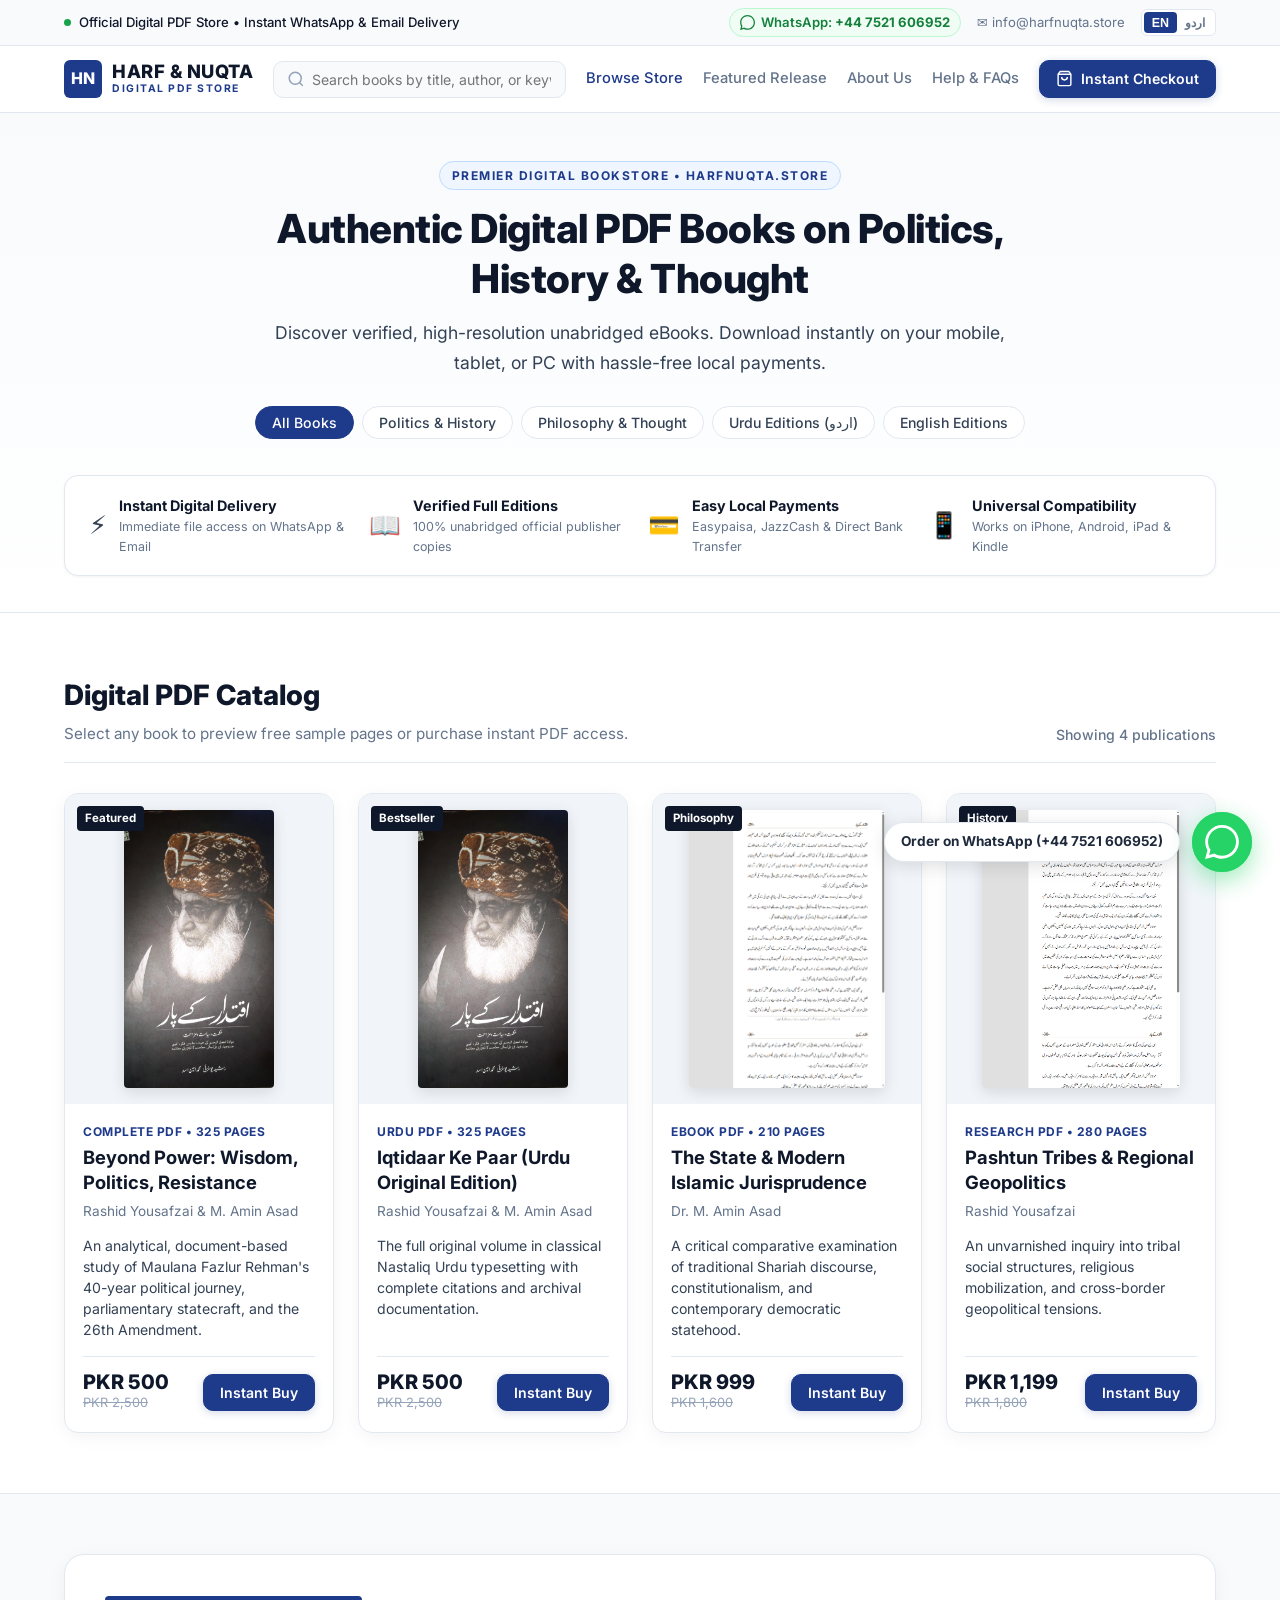
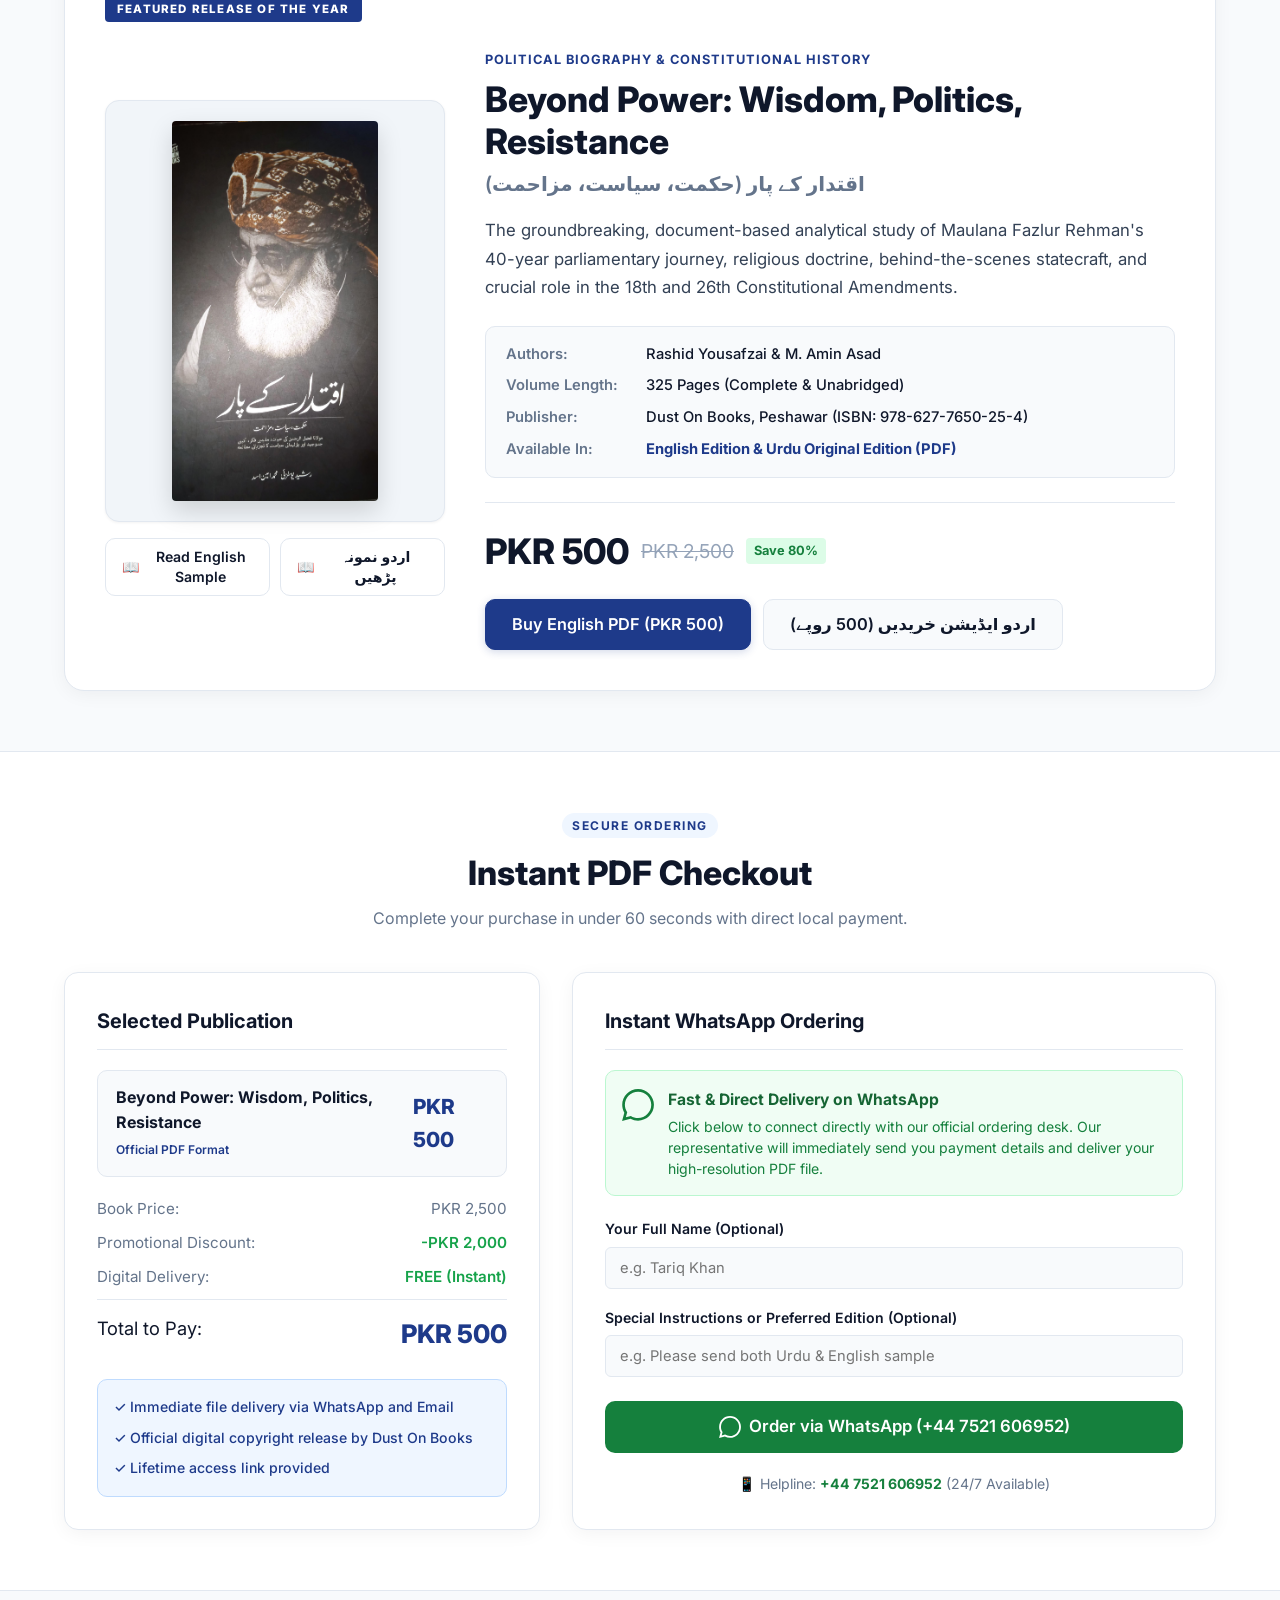
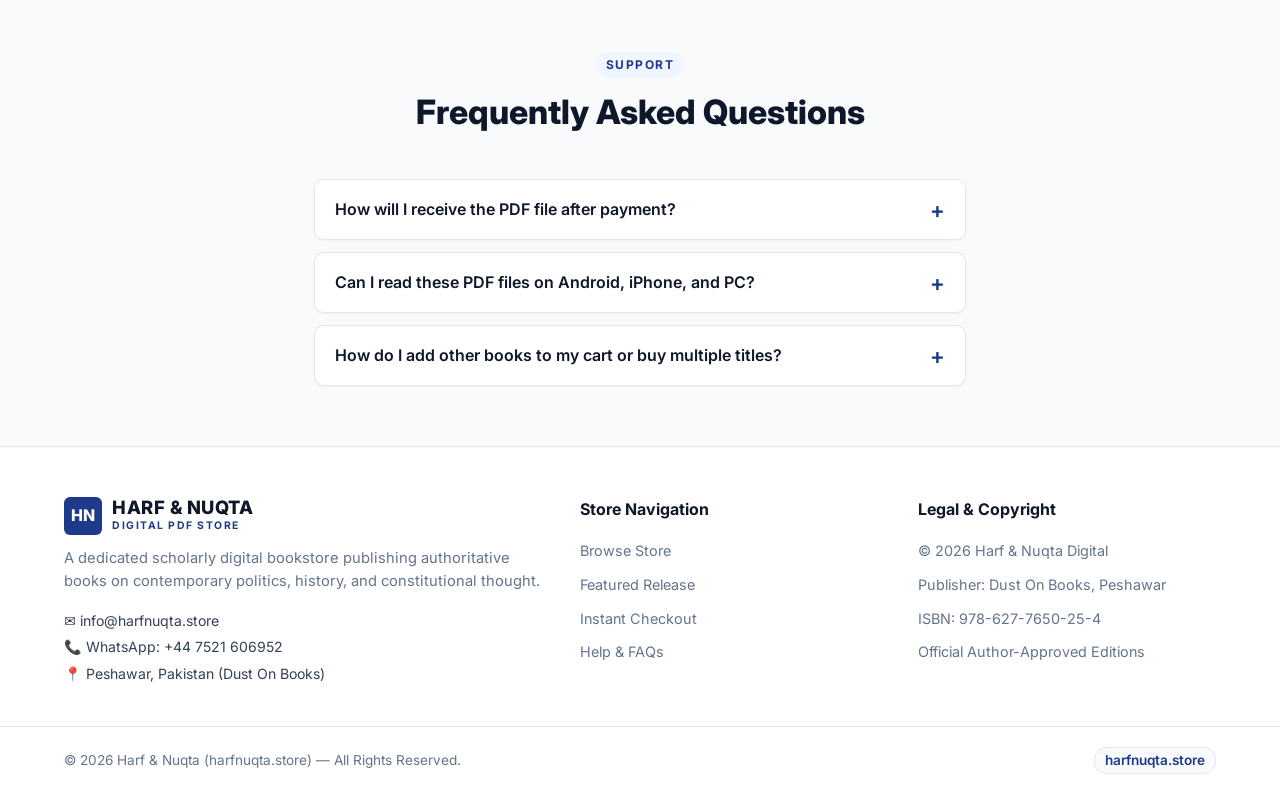
==== index.html @ 6a77faa0 "Initial commit: Complete SEO optimized Harf & Nuqta bookstore" ====
<!DOCTYPE html>
<html lang="en" dir="ltr">
<head>
  <meta charset="UTF-8">
  <meta name="viewport" content="width=device-width, initial-scale=1.0">

  <!-- Primary SEO Meta Tags -->
  <title>Harf & Nuqta | Digital PDF Bookstore - Politics, History & Philosophy</title>
  <meta name="title" content="Harf & Nuqta | Digital PDF Bookstore - Politics, History & Philosophy">
  <meta name="description" content="Harf & Nuqta (harfnuqta.store) is a premier digital bookstore for verified PDF eBooks on politics, history, and constitutional thought. Featuring 'Iqtidaar Ke Paar' (اقتدار کے پار) & 'Beyond Power' by Rashid Yousafzai & Muhammad Amin Asad. Instant WhatsApp & Email delivery.">
  <meta name="keywords" content="Harf & Nuqta, harfnuqta.store, Iqtidaar Ke Paar PDF, اقتدار کے پار پی ڈی ایف, Beyond Power book, Maulana Fazlur Rehman book, Rashid Yousafzai, Muhammad Amin Asad, Dust On Books, Pakistani political history, Urdu PDF books Pakistan, buy political ebooks online">
  <meta name="author" content="Harf & Nuqta Digital Books">
  <meta name="robots" content="index, follow, max-image-preview:large, max-snippet:-1, max-video-preview:-1">
  <link rel="canonical" href="https://harfnuqta.store/">
  <link rel="alternate" hreflang="en" href="https://harfnuqta.store/">
  <link rel="alternate" hreflang="ur" href="https://harfnuqta.store/?lang=ur">
  <link rel="alternate" hreflang="x-default" href="https://harfnuqta.store/">

  <!-- Open Graph / Facebook -->
  <meta property="og:type" content="website">
  <meta property="og:url" content="https://harfnuqta.store/">
  <meta property="og:title" content="Harf & Nuqta | Digital Bookstore - Iqtidaar Ke Paar / Beyond Power">
  <meta property="og:description" content="Official digital editions of 'Iqtidaar Ke Paar' (اقتدار کے پار) and 'Beyond Power'. Instant verified PDF download with hassle-free local payments.">
  <meta property="og:image" content="https://harfnuqta.store/front_cover_roman_urdu.png">
  <meta property="og:image:secure_url" content="https://harfnuqta.store/front_cover_roman_urdu.png">
  <meta property="og:image:type" content="image/png">
  <meta property="og:image:width" content="1900">
  <meta property="og:image:height" content="3500">
  <meta property="og:image:alt" content="Iqtidaar Ke Paar / Beyond Power Book Cover">
  <meta property="og:site_name" content="Harf & Nuqta Digital Bookstore">
  <meta property="og:locale" content="en_US">
  <meta property="og:locale:alternate" content="ur_PK">

  <!-- Twitter / X Cards -->
  <meta name="twitter:card" content="summary_large_image">
  <meta name="twitter:url" content="https://harfnuqta.store/">
  <meta name="twitter:title" content="Harf & Nuqta | Digital Bookstore - Iqtidaar Ke Paar / Beyond Power">
  <meta name="twitter:description" content="Download authentic unabridged political biographies & history eBooks. Instant WhatsApp & email access.">
  <meta name="twitter:image" content="https://harfnuqta.store/front_cover_roman_urdu.png">

  <!-- Favicon -->
  <link rel="icon" type="image/svg+xml" href="data:image/svg+xml,<svg xmlns='http://www.w3.org/2000/svg' viewBox='0 0 100 100'><text y='.9em' font-size='90'>📚</text></svg>">

  <!-- Google Fonts: Inter / Plus Jakarta Sans for clean English, Noto Nastaliq for Urdu -->
  <link rel="preconnect" href="https://fonts.googleapis.com">
  <link rel="preconnect" href="https://fonts.gstatic.com" crossorigin>
  <link href="https://fonts.googleapis.com/css2?family=Inter:wght@400;500;600;700;800&family=Noto+Nastaliq+Urdu:wght@400;600;700&display=swap" rel="stylesheet">

  <link rel="stylesheet" href="style.css">

  <!-- Schema.org JSON-LD (Search Rich Snippets, Bookstore, Books & FAQ) -->
  <script type="application/ld+json">
  {
    "@context": "https://schema.org",
    "@graph": [
      {
        "@type": "WebSite",
        "@id": "https://harfnuqta.store/#website",
        "url": "https://harfnuqta.store/",
        "name": "Harf & Nuqta",
        "description": "Digital PDF Bookstore for scholarly political, philosophical and historical books.",
        "inLanguage": ["en", "ur"],
        "potentialAction": {
          "@type": "SearchAction",
          "target": "https://harfnuqta.store/?s={search_term_string}",
          "query-input": "required name=search_term_string"
        }
      },
      {
        "@type": "BookStore",
        "@id": "https://harfnuqta.store/#bookstore",
        "name": "Harf & Nuqta Digital Books",
        "url": "https://harfnuqta.store/",
        "logo": "https://harfnuqta.store/front_cover_roman_urdu.png",
        "image": "https://harfnuqta.store/front_cover_roman_urdu.png",
        "description": "Premier digital bookstore publishing authoritative books on contemporary politics, history, and constitutional thought.",
        "email": "info@harfnuqta.store",
        "telephone": "+447521606952",
        "address": {
          "@type": "PostalAddress",
          "streetAddress": "Forest Bazar, University of Agriculture",
          "addressLocality": "Peshawar",
          "addressRegion": "Khyber Pakhtunkhwa",
          "addressCountry": "PK"
        },
        "priceRange": "PKR 500 - PKR 2500",
        "currenciesAccepted": "PKR, USD, GBP",
        "paymentAccepted": "Easypaisa, JazzCash, Raast, Bank Transfer"
      },
      {
        "@type": "Book",
        "@id": "https://harfnuqta.store/#book-iqtidaar-ke-paar",
        "name": "Iqtidaar Ke Paar (اقتدار کے پار)",
        "alternateName": ["Iqtidaar Ke Paar", "Hikmat, Siyasat, Muzahamat"],
        "isbn": "978-627-7650-25-4",
        "bookFormat": "https://schema.org/EBook",
        "inLanguage": "ur",
        "numberOfPages": 325,
        "author": [
          { "@type": "Person", "name": "Rashid Yousafzai" },
          { "@type": "Person", "name": "Muhammad Amin Asad" }
        ],
        "publisher": {
          "@type": "Organization",
          "name": "Dust On Books",
          "address": "Peshawar, Pakistan"
        },
        "description": "An analytical study of Maulana Fazlur Rehman's life, religious thought, constitutional struggle, and parliamentary politics.",
        "image": "https://harfnuqta.store/front_cover_roman_urdu.png",
        "offers": {
          "@type": "Offer",
          "price": "950",
          "priceCurrency": "PKR",
          "availability": "https://schema.org/InStock",
          "url": "https://harfnuqta.store/#checkout-section"
        }
      },
      {
        "@type": "Book",
        "@id": "https://harfnuqta.store/#book-beyond-power",
        "name": "Beyond Power: Wisdom, Politics, and Resistance",
        "alternateName": "Beyond Power (English Edition)",
        "bookFormat": "https://schema.org/EBook",
        "inLanguage": "en",
        "numberOfPages": 325,
        "author": [
          { "@type": "Person", "name": "Rashid Yousafzai" },
          { "@type": "Person", "name": "Muhammad Amin Asad" }
        ],
        "publisher": {
          "@type": "Organization",
          "name": "Dust On Books",
          "address": "Peshawar, Pakistan"
        },
        "description": "The authoritative unabridged English translation of Iqtidaar Ke Paar detailing Pakistan's constitutional and political history.",
        "image": "https://harfnuqta.store/front_cover_roman_urdu.png",
        "offers": {
          "@type": "Offer",
          "price": "1450",
          "priceCurrency": "PKR",
          "availability": "https://schema.org/InStock",
          "url": "https://harfnuqta.store/#checkout-section"
        }
      },
      {
        "@type": "FAQPage",
        "@id": "https://harfnuqta.store/#faq",
        "mainEntity": [
          {
            "@type": "Question",
            "name": "How quickly do I receive the PDF eBook after payment?",
            "acceptedAnswer": {
              "@type": "Answer",
              "text": "Once your payment reference is submitted or sent to WhatsApp, your verified PDF eBook and download access link are delivered directly to your WhatsApp and email within minutes."
            }
          },
          {
            "@type": "Question",
            "name": "Can I read these PDF files on Android, iPhone, and PC?",
            "acceptedAnswer": {
              "@type": "Answer",
              "text": "Yes, our digital editions are compiled to standard Adobe PDF specifications with high readability across mobile devices, tablets, desktop computers, and e-readers."
            }
          },
          {
            "@type": "Question",
            "name": "How do I buy multiple books or complete digital editions?",
            "acceptedAnswer": {
              "@type": "Answer",
              "text": "Simply click 'Instant Buy' on any book in the catalog, and the checkout form will update with the chosen title and amount with simple local payment options."
            }
          }
        ]
      }
    ]
  }
  </script>
</head>
<body class="lang-en">

  <!-- Top Simple Clean Utility Bar -->
  <div class="top-bar">
    <div class="container top-bar-inner">
      <div class="top-announcement">
        <span class="pulse-indicator"></span>
        <span data-key="topNotice">Official Digital PDF Store • Instant WhatsApp & Email Delivery</span>
      </div>
      <div class="top-bar-right">
        <a href="https://wa.me/447521606952" target="_blank" rel="noopener noreferrer" class="top-wa-link">
          <svg width="15" height="15" viewBox="0 0 24 24" fill="#15803d"><path d="M.057 24l1.687-6.163c-1.041-1.804-1.588-3.849-1.587-5.946.003-6.556 5.338-11.891 11.893-11.891 3.181.001 6.167 1.24 8.413 3.488 2.245 2.248 3.481 5.236 3.48 8.414-.003 6.557-5.338 11.892-11.893 11.892-1.99-.001-3.951-.5-5.688-1.448l-6.305 1.654zm6.597-3.807c1.676.995 3.276 1.591 5.392 1.592 5.448 0 9.886-4.434 9.889-9.885.002-5.462-4.415-9.89-9.881-9.892-5.452 0-9.887 4.434-9.889 9.884-.001 2.225.651 3.891 1.746 5.634l-.999 3.648 3.742-.981z"/></svg>
          <span>WhatsApp: <strong>+44 7521 606952</strong></span>
        </a>
        <span class="support-email">✉️ info@harfnuqta.store</span>
        <div class="lang-switch">
          <button class="lang-pill active" id="btnEn" onclick="setLanguage('en')">EN</button>
          <button class="lang-pill" id="btnUr" onclick="setLanguage('ur')">اردو</button>
        </div>
      </div>
    </div>
  </div>

  <!-- Main Navigation Header -->
  <header class="main-header">
    <div class="container header-container">
      
      <!-- Brand Logo -->
      <a href="#" class="store-brand">
        <div class="brand-symbol">HN</div>
        <div class="brand-naming">
          <span class="brand-title">HARF & NUQTA</span>
          <span class="brand-tagline" data-key="brandSub">DIGITAL PDF STORE</span>
        </div>
      </a>

      <!-- Search Bar -->
      <div class="header-search">
        <svg class="search-icon" width="18" height="18" viewBox="0 0 24 24" fill="none" stroke="currentColor" stroke-width="2"><circle cx="11" cy="11" r="8"/><line x1="21" y1="21" x2="16.65" y2="16.65"/></svg>
        <input type="text" id="storeSearchInput" placeholder="Search books by title, author, or keyword..." oninput="handleSearch(this.value)">
      </div>

      <!-- Navigation Links -->
      <nav class="nav-links" id="mainNav">
        <a href="#store-section" class="nav-item active" data-key="navCatalog">Browse Store</a>
        <a href="#featured-spotlight" class="nav-item" data-key="navFeatured">Featured Release</a>
        <a href="#about-store" class="nav-item" data-key="navAbout">About Us</a>
        <a href="#faq-section" class="nav-item" data-key="navFaq">Help & FAQs</a>
      </nav>

      <!-- Cart / Quick Buy Button -->
      <div class="header-action">
        <a href="#checkout-section" class="btn btn-primary btn-sm">
          <svg width="17" height="17" viewBox="0 0 24 24" fill="none" stroke="currentColor" stroke-width="2"><path d="M6 2L3 6v14a2 2 0 0 0 2 2h14a2 2 0 0 0 2-2V6l-3-4z"/><line x1="3" y1="6" x2="21" y2="6"/><path d="M16 10a4 4 0 0 1-8 0"/></svg>
          <span data-key="btnHeaderBuy">Instant Checkout</span>
        </a>
      </div>

    </div>
  </header>

  <main>
    <!-- HERO SECTION: Clean Digital Bookstore Presentation -->
    <section class="store-hero">
      <div class="container">
        
        <div class="hero-center-content">
          <div class="category-pill-label" data-key="heroOverline">
            PREMIER DIGITAL BOOKSTORE • HARFNUQTA.STORE
          </div>
          
          <h1 class="store-hero-headline" data-key="heroHeadline">
            Authentic Digital PDF Books on Politics, History & Thought
          </h1>
          
          <p class="store-hero-subtext" data-key="heroSubtext">
            Discover verified, high-resolution unabridged eBooks. Download instantly on your mobile, tablet, or PC with hassle-free local payments.
          </p>

          <!-- Quick Category Filters in Hero -->
          <div class="quick-category-pills">
            <button class="cat-pill active" onclick="applyFilter('all', this)" data-key="catAll">All Books (<span id="countAll">4</span>)</button>
            <button class="cat-pill" onclick="applyFilter('politics', this)" data-key="catPolitics">Politics & History</button>
            <button class="cat-pill" onclick="applyFilter('philosophy', this)" data-key="catPhilosophy">Philosophy & Thought</button>
            <button class="cat-pill" onclick="applyFilter('urdu', this)" data-key="catUrdu">Urdu Editions (اردو)</button>
            <button class="cat-pill" onclick="applyFilter('english', this)" data-key="catEnglish">English Editions</button>
          </div>
        </div>

        <!-- Trust Features Strip -->
        <div class="store-perks-row">
          <div class="perk-box">
            <div class="perk-icon">⚡</div>
            <div class="perk-text">
              <strong data-key="perk1Title">Instant Digital Delivery</strong>
              <span data-key="perk1Desc">Immediate file access on WhatsApp & Email</span>
            </div>
          </div>
          <div class="perk-box">
            <div class="perk-icon">📖</div>
            <div class="perk-text">
              <strong data-key="perk2Title">Verified Full Editions</strong>
              <span data-key="perk2Desc">100% unabridged official publisher copies</span>
            </div>
          </div>
          <div class="perk-box">
            <div class="perk-icon">💳</div>
            <div class="perk-text">
              <strong data-key="perk3Title">Easy Local Payments</strong>
              <span data-key="perk3Desc">Easypaisa, JazzCash & Direct Bank Transfer</span>
            </div>
          </div>
          <div class="perk-box">
            <div class="perk-icon">📱</div>
            <div class="perk-text">
              <strong data-key="perk4Title">Universal Compatibility</strong>
              <span data-key="perk4Desc">Works on iPhone, Android, iPad & Kindle</span>
            </div>
          </div>
        </div>

      </div>
    </section>

    <!-- MAIN BOOKSTORE CATALOG SECTION -->
    <section class="section-store-catalog" id="store-section">
      <div class="container">
        
        <div class="catalog-heading-wrap">
          <div>
            <h2 class="catalog-title" data-key="catalogTitle">Digital PDF Catalog</h2>
            <p class="catalog-subtitle" data-key="catalogSubtitle">Select any book to preview free sample pages or purchase instant PDF access.</p>
          </div>
          <div class="catalog-status" id="catalogResultsCount">
            Showing all 4 publications
          </div>
        </div>

        <!-- Books Grid -->
        <div class="store-grid" id="storeBooksGrid">
          <!-- Dynamically populated via app.js -->
        </div>

      </div>
    </section>

    <!-- FEATURED SPOTLIGHT: BEYOND POWER / IQTIDAAR KE PAAR -->
    <section class="section-spotlight" id="featured-spotlight">
      <div class="container">
        
        <div class="spotlight-card">
          <div class="spotlight-badge" data-key="spotlightBadge">FEATURED RELEASE OF THE YEAR</div>

          <div class="spotlight-grid">
            
            <!-- Left: Book Visual & Preview -->
            <div class="spotlight-visual">
              <div class="spotlight-book-frame">
                <img src="front_cover_cropped.jpg" alt="Beyond Power / اقتدار کے پار Cover" class="spotlight-cover">
              </div>
              <div class="spotlight-quick-actions">
                <button class="btn btn-outline btn-sm w-100" onclick="openSampleModal('english')">
                  📖 <span data-key="btnReadSampleEn">Read English Sample</span>
                </button>
                <button class="btn btn-outline btn-sm w-100" onclick="openSampleModal('urdu')">
                  📖 <span data-key="btnReadSampleUr">اردو نمونہ پڑھیں</span>
                </button>
              </div>
            </div>

            <!-- Right: Details & Purchase -->
            <div class="spotlight-info">
              <span class="spotlight-category" data-key="spotCat">POLITICAL BIOGRAPHY & CONSTITUTIONAL HISTORY</span>
              <h2 class="spotlight-title" data-key="spotTitle">
                Beyond Power: Wisdom, Politics, Resistance
              </h2>
              <div class="spotlight-subtitle" data-key="spotSub">
                اقتدار کے پار (حکمت، سیاست، مزاحمت)
              </div>

              <p class="spotlight-desc" data-key="spotDesc">
                The groundbreaking, document-based analytical study of Maulana Fazlur Rehman's 40-year parliamentary journey, religious doctrine, behind-the-scenes statecraft, and crucial role in the 18th and 26th Constitutional Amendments.
              </p>

              <!-- Meta specs table -->
              <div class="specs-table">
                <div class="spec-row">
                  <span class="spec-label" data-key="lblAuthors">Authors:</span>
                  <span class="spec-value" data-key="valAuthors">Rashid Yousafzai & M. Amin Asad</span>
                </div>
                <div class="spec-row">
                  <span class="spec-label" data-key="lblLength">Volume Length:</span>
                  <span class="spec-value" data-key="valLength">325 Pages (Complete & Unabridged)</span>
                </div>
                <div class="spec-row">
                  <span class="spec-label" data-key="lblPublisher">Publisher:</span>
                  <span class="spec-value">Dust On Books, Peshawar (ISBN: 978-627-7650-25-4)</span>
                </div>
                <div class="spec-row">
                  <span class="spec-label" data-key="lblFormats">Available In:</span>
                  <span class="spec-value highlight-tag" data-key="valFormats">English Edition & Urdu Original Edition (PDF)</span>
                </div>
              </div>

              <!-- Price Box -->
              <div class="spotlight-pricing">
                <div class="spotlight-price-values">
                  <span class="price-big">PKR 500</span>
                  <span class="price-strikethrough">PKR 2,500</span>
                  <span class="save-tag" data-key="saveTag">Save 80%</span>
                </div>
                <div class="spotlight-actions">
                  <button class="btn btn-primary btn-lg" onclick="selectBookForPurchase('Beyond Power (English Edition)', 500)">
                    <span data-key="btnBuyEn">Buy English PDF (PKR 500)</span>
                  </button>
                  <button class="btn btn-secondary btn-lg" onclick="selectBookForPurchase('اقتدار کے پار (اردو ایڈیشن)', 500)">
                    <span data-key="btnBuyUr">اردو ایڈیشن خریدیں (500 روپے)</span>
                  </button>
                </div>
              </div>

            </div>

          </div>
        </div>

      </div>
    </section>

    <!-- CHECKOUT & PAYMENT SECTION -->
    <section class="section-checkout" id="checkout-section">
      <div class="container">
        
        <div class="checkout-header-center">
          <span class="checkout-pill-tag" data-key="checkoutTag">SECURE ORDERING</span>
          <h2 class="checkout-main-title" data-key="checkoutTitle">Instant PDF Checkout</h2>
          <p class="checkout-sub" data-key="checkoutSubtitle">Complete your purchase in under 60 seconds with direct local payment.</p>
        </div>

        <div class="checkout-container-grid">
          
          <!-- Order Summary Card -->
          <div class="checkout-summary-box">
            <h3 class="summary-heading" data-key="headingSummary">Selected Publication</h3>
            
            <div class="selected-product-card">
              <div class="prod-details">
                <strong id="cartItemTitle">Beyond Power: Wisdom, Politics, Resistance</strong>
                <span class="prod-badge">Official PDF Format</span>
              </div>
              <div class="prod-price" id="cartItemPrice">PKR 500</div>
            </div>

            <div class="price-breakdown">
              <div class="breakdown-row">
                <span data-key="lblBasePrice">Book Price:</span>
                <span>PKR 2,500</span>
              </div>
              <div class="breakdown-row">
                <span data-key="lblPromoDiscount">Promotional Discount:</span>
                <span class="text-discount">-PKR 2,000</span>
              </div>
              <div class="breakdown-row">
                <span data-key="lblDelivery">Digital Delivery:</span>
                <span class="text-free">FREE (Instant)</span>
              </div>
              <div class="breakdown-row total-row">
                <span data-key="lblTotal">Total to Pay:</span>
                <strong class="total-highlight" id="cartTotalDisplay">PKR 500</strong>
              </div>
            </div>

            <div class="guarantee-box">
              <div class="g-item">✓ <span data-key="g1">Immediate file delivery via WhatsApp and Email</span></div>
              <div class="g-item">✓ <span data-key="g2">Official digital copyright release by Dust On Books</span></div>
              <div class="g-item">✓ <span data-key="g3">Lifetime access link provided</span></div>
            </div>
          </div>

          <!-- Direct WhatsApp Order Card -->
          <div class="checkout-form-box">
            <h3 class="summary-heading" data-key="headingCustomer">Instant WhatsApp Ordering</h3>

            <div class="whatsapp-order-promo">
              <div class="wa-order-icon">
                <svg width="32" height="32" viewBox="0 0 24 24" fill="#15803d"><path d="M.057 24l1.687-6.163c-1.041-1.804-1.588-3.849-1.587-5.946.003-6.556 5.338-11.891 11.893-11.891 3.181.001 6.167 1.24 8.413 3.488 2.245 2.248 3.481 5.236 3.48 8.414-.003 6.557-5.338 11.892-11.893 11.892-1.99-.001-3.951-.5-5.688-1.448l-6.305 1.654zm6.597-3.807c1.676.995 3.276 1.591 5.392 1.592 5.448 0 9.886-4.434 9.889-9.885.002-5.462-4.415-9.89-9.881-9.892-5.452 0-9.887 4.434-9.889 9.884-.001 2.225.651 3.891 1.746 5.634l-.999 3.648 3.742-.981z"/></svg>
              </div>
              <div class="wa-order-text">
                <strong data-key="waOrderHead">Fast & Direct Delivery on WhatsApp</strong>
                <p data-key="waOrderDesc">Click below to connect directly with our official ordering desk. Our representative will immediately send you payment details and deliver your high-resolution PDF file.</p>
              </div>
            </div>

            <form id="storeCheckoutForm" onsubmit="handleDirectWhatsApp(event)">
              <div class="form-field">
                <label for="orderName" data-key="lblFullName">Your Full Name (Optional)</label>
                <input type="text" id="orderName" class="clean-input" placeholder="e.g. Tariq Khan">
              </div>

              <div class="form-field">
                <label for="orderNotes" data-key="lblNotes">Special Instructions or Preferred Edition (Optional)</label>
                <input type="text" id="orderNotes" class="clean-input" placeholder="e.g. Please send both Urdu & English sample">
              </div>

              <div class="form-actions" style="margin-top: 24px;">
                <button type="submit" class="btn btn-whatsapp-clean btn-block btn-lg" style="font-size: 1.05rem;">
                  <svg width="22" height="22" viewBox="0 0 24 24" fill="currentColor"><path d="M.057 24l1.687-6.163c-1.041-1.804-1.588-3.849-1.587-5.946.003-6.556 5.338-11.891 11.893-11.891 3.181.001 6.167 1.24 8.413 3.488 2.245 2.248 3.481 5.236 3.48 8.414-.003 6.557-5.338 11.892-11.893 11.892-1.99-.001-3.951-.5-5.688-1.448l-6.305 1.654zm6.597-3.807c1.676.995 3.276 1.591 5.392 1.592 5.448 0 9.886-4.434 9.889-9.885.002-5.462-4.415-9.89-9.881-9.892-5.452 0-9.887 4.434-9.889 9.884-.001 2.225.651 3.891 1.746 5.634l-.999 3.648 3.742-.981z"/></svg>
                  <span data-key="btnWhatsAppDirect">Order via WhatsApp (+44 7521 606952)</span>
                </button>
                <div class="whatsapp-number-badge">
                  <span>📱 Helpline: <strong>+44 7521 606952</strong> (24/7 Available)</span>
                </div>
              </div>
            </form>
          </div>

        </div>

      </div>
    </section>

    <!-- FAQ SECTION -->
    <section class="section-faq" id="faq-section">
      <div class="container max-w-700">
        
        <div class="checkout-header-center">
          <span class="checkout-pill-tag" data-key="faqTag">SUPPORT</span>
          <h2 class="checkout-main-title" data-key="faqTitle">Frequently Asked Questions</h2>
        </div>

        <div class="clean-accordion">
          <div class="accordion-card">
            <button class="acc-head" onclick="toggleAcc(this)">
              <span data-key="q1">How will I receive the PDF file after payment?</span>
              <span class="acc-arrow">+</span>
            </button>
            <div class="acc-content">
              <p data-key="a1">Once your payment reference is submitted or sent to WhatsApp, your verified PDF eBook and download access link are delivered directly to your WhatsApp within minutes.</p>
            </div>
          </div>

          <div class="accordion-card">
            <button class="acc-head" onclick="toggleAcc(this)">
              <span data-key="q2">Can I read these PDF files on Android, iPhone, and PC?</span>
              <span class="acc-arrow">+</span>
            </button>
            <div class="acc-content">
              <p data-key="a2">Yes, our digital editions are compiled to standard Adobe PDF specifications with high readability across mobile devices, tablets, desktop computers, and e-readers.</p>
            </div>
          </div>

          <div class="accordion-card">
            <button class="acc-head" onclick="toggleAcc(this)">
              <span data-key="q3">How do I add other books to my cart or buy multiple titles?</span>
              <span class="acc-arrow">+</span>
            </button>
            <div class="acc-content">
              <p data-key="a3">Simply click 'Instant Buy' on any book in the catalog above, and the checkout form will update with the chosen title and amount.</p>
            </div>
          </div>
        </div>

      </div>
    </section>

  </main>

  <!-- CLEAN PROFESSIONAL FOOTER -->
  <footer class="clean-footer">
    <div class="container footer-grid">
      
      <div class="footer-brand-pane">
        <div class="store-brand">
          <div class="brand-symbol">HN</div>
          <div class="brand-naming">
            <span class="brand-title">HARF & NUQTA</span>
            <span class="brand-tagline">DIGITAL PDF STORE</span>
          </div>
        </div>
        <p class="footer-mission" data-key="footerMission">
          A dedicated scholarly digital bookstore publishing authoritative books on contemporary politics, history, and constitutional thought.
        </p>
        <div class="footer-contacts">
          <div>✉️ info@harfnuqta.store</div>
          <div>📞 WhatsApp: +44 7521 606952</div>
          <div>📍 Peshawar, Pakistan (Dust On Books)</div>
        </div>
      </div>

      <div class="footer-links-pane">
        <h4 data-key="ftQuick">Store Navigation</h4>
        <ul>
          <li><a href="#store-section" data-key="navCatalog">Browse Catalog</a></li>
          <li><a href="#featured-spotlight" data-key="navFeatured">Featured Release</a></li>
          <li><a href="#checkout-section" data-key="btnHeaderBuy">Instant Checkout</a></li>
          <li><a href="#faq-section" data-key="navFaq">Help & FAQs</a></li>
        </ul>
      </div>

      <div class="footer-links-pane">
        <h4 data-key="ftLegal">Legal & Copyright</h4>
        <ul>
          <li><span>© 2026 Harf & Nuqta Digital</span></li>
          <li><span>Publisher: Dust On Books, Peshawar</span></li>
          <li><span>ISBN: 978-627-7650-25-4</span></li>
          <li><span>Official Author-Approved Editions</span></li>
        </ul>
      </div>

    </div>

    <div class="footer-sub-bar">
      <div class="container sub-bar-flex">
        <span>© 2026 Harf & Nuqta (harfnuqta.store) — All Rights Reserved.</span>
        <span class="domain-tag">harfnuqta.store</span>
      </div>
    </div>
  </footer>

  <!-- SAMPLE READER MODAL -->
  <div class="clean-modal" id="sampleModal">
    <div class="clean-modal-dialog">
      <div class="clean-modal-header">
        <div>
          <h3 id="sampleModalTitle">Book Preview</h3>
          <span class="modal-source">Harf & Nuqta Digital Reader</span>
        </div>
        <button class="clean-modal-close" onclick="closeSampleModal()">&times;</button>
      </div>
      <div class="clean-modal-body" id="sampleModalBody">
        <!-- Content injected dynamically -->
      </div>
      <div class="clean-modal-footer">
        <span data-key="modalNote">To read the full unabridged 325 pages, get the complete PDF below.</span>
        <a href="#checkout-section" class="btn btn-primary" onclick="closeSampleModal()" data-key="modalOrderBtn">Order Complete PDF (PKR 500)</a>
      </div>
    </div>
  </div>

  <!-- ORDER SUCCESS MODAL -->
  <div class="clean-modal" id="successModal">
    <div class="clean-modal-dialog max-w-500 text-center">
      <div class="success-check-badge">✓</div>
      <h3 class="success-heading" data-key="succTitle">Order Submitted Successfully</h3>
      <p class="success-para" data-key="succText">
        Thank you! We have logged your order and transaction reference. Your verified PDF will be dispatched to your WhatsApp number shortly.
      </p>
      
      <div class="success-meta-card" id="successMetaContent">
        <!-- Meta details -->
      </div>

      <div class="success-buttons">
        <a href="#" id="directWhatsAppLink" class="btn btn-whatsapp-clean btn-block" target="_blank">
          <span data-key="btnConfirmWa">Confirm Instantly on WhatsApp</span>
        </a>
        <button class="btn btn-outline btn-block" onclick="closeSuccessModal()" data-key="btnClose">Close</button>
      </div>
    </div>
  </div>

  <!-- FLOATING WHATSAPP BUTTON (Direct 24/7 Access) -->
  <a href="https://wa.me/447521606952?text=Hello%21%20I%20want%20to%20order%20a%20PDF%20book%20from%20Harf%20%26%20Nuqta%20Store%20(harfnuqta.store)." class="floating-whatsapp" target="_blank" rel="noopener noreferrer" aria-label="Order on WhatsApp">
    <div class="floating-wa-badge" data-key="floatingWaText">Order on WhatsApp (+44 7521 606952)</div>
    <div class="floating-wa-icon-box">
      <svg width="34" height="34" viewBox="0 0 24 24" fill="#ffffff"><path d="M.057 24l1.687-6.163c-1.041-1.804-1.588-3.849-1.587-5.946.003-6.556 5.338-11.891 11.893-11.891 3.181.001 6.167 1.24 8.413 3.488 2.245 2.248 3.481 5.236 3.48 8.414-.003 6.557-5.338 11.892-11.893 11.892-1.99-.001-3.951-.5-5.688-1.448l-6.305 1.654zm6.597-3.807c1.676.995 3.276 1.591 5.392 1.592 5.448 0 9.886-4.434 9.889-9.885.002-5.462-4.415-9.89-9.881-9.892-5.452 0-9.887 4.434-9.889 9.884-.001 2.225.651 3.891 1.746 5.634l-.999 3.648 3.742-.981z"/></svg>
    </div>
  </a>

  <script src="app.js"></script>
</body>
</html>
---- style.css ----
/* ==========================================================================
   Harf & Nuqta (harfnuqta.store) - Professional 2-Color Clean White Theme
   A Modern Digital Bookstore for PDF eBooks
   ========================================================================== */

:root {
  /* Strict 2-Color Architecture */
  /* 1. Neutrals / Base */
  --bg-page: #ffffff;
  --bg-subtle: #f8fafc;
  --bg-card: #ffffff;
  --border-subtle: #e2e8f0;
  --border-focus: #cbd5e1;

  --text-dark: #0f172a;       /* Deep slate primary headings */
  --text-body: #334155;       /* Crisp slate body */
  --text-muted: #64748b;      /* Elegant muted text */
  --text-light: #94a3b8;

  /* 2. Primary Accent (Refined Deep Royal Indigo) */
  --primary: #1e3a8a;
  --primary-hover: #1d4ed8;
  --primary-light: #eff6ff;
  --primary-border: #bfdbfe;

  --whatsapp-clean: #15803d;
  --whatsapp-hover: #166534;

  /* Typography */
  --font-sans: 'Inter', system-ui, -apple-system, BlinkMacSystemFont, "Segoe UI", Roboto, sans-serif;
  --font-urdu: 'Noto Nastaliq Urdu', 'Jameel Noori Nastaleeq', 'Amiri', serif;

  /* UI Tokens */
  --radius-sm: 6px;
  --radius-md: 10px;
  --radius-lg: 14px;
  --radius-xl: 20px;
  --shadow-sm: 0 1px 3px rgba(0, 0, 0, 0.05);
  --shadow-card: 0 4px 20px -2px rgba(15, 23, 42, 0.06);
  --shadow-hover: 0 12px 30px -4px rgba(15, 23, 42, 0.1);
  --transition: all 0.2s ease-in-out;
}

/* Base Resets */
*, *::before, *::after {
  box-sizing: border-box;
  margin: 0;
  padding: 0;
}

html {
  scroll-behavior: smooth;
  font-size: 16px;
}

body {
  background-color: var(--bg-page);
  color: var(--text-body);
  font-family: var(--font-sans);
  direction: ltr;
  line-height: 1.6;
  -webkit-font-smoothing: antialiased;
}

body.lang-ur {
  direction: rtl;
  font-family: var(--font-urdu);
  line-height: 2;
}

img {
  max-width: 100%;
  height: auto;
  display: block;
}

a {
  text-decoration: none;
  color: inherit;
  transition: var(--transition);
}

.container {
  width: 100%;
  max-width: 1200px;
  margin: 0 auto;
  padding: 0 24px;
}

.max-w-700 { max-width: 700px; }
.max-w-500 { max-width: 500px; }
.text-center { text-align: center; }
.w-100 { width: 100%; }

/* Buttons */
.btn {
  display: inline-flex;
  align-items: center;
  justify-content: center;
  gap: 8px;
  padding: 11px 22px;
  border-radius: var(--radius-md);
  font-family: inherit;
  font-size: 0.95rem;
  font-weight: 600;
  cursor: pointer;
  border: 1px solid transparent;
  transition: var(--transition);
  line-height: 1.4;
}

.btn-lg {
  padding: 13px 26px;
  font-size: 1.02rem;
}

.btn-sm {
  padding: 8px 16px;
  font-size: 0.88rem;
}

.btn-block {
  width: 100%;
}

.btn-primary {
  background: var(--primary);
  color: #ffffff;
  border-color: var(--primary);
  box-shadow: 0 2px 8px rgba(30, 58, 138, 0.2);
}

.btn-primary:hover {
  background: var(--primary-hover);
  border-color: var(--primary-hover);
  transform: translateY(-1px);
  box-shadow: 0 4px 12px rgba(30, 58, 138, 0.25);
}

.btn-secondary {
  background: var(--bg-subtle);
  color: var(--text-dark);
  border: 1px solid var(--border-subtle);
}

.btn-secondary:hover {
  background: #e2e8f0;
  border-color: #cbd5e1;
}

.btn-outline {
  background: #ffffff;
  color: var(--text-dark);
  border: 1px solid var(--border-subtle);
}

.btn-outline:hover {
  border-color: var(--primary);
  color: var(--primary);
  background: var(--primary-light);
}

.btn-whatsapp-clean {
  background: var(--whatsapp-clean);
  color: #ffffff;
}

.btn-whatsapp-clean:hover {
  background: var(--whatsapp-hover);
  transform: translateY(-1px);
}

/* TOP UTILITY BAR */
.top-bar {
  background: var(--bg-subtle);
  border-bottom: 1px solid var(--border-subtle);
  font-size: 0.82rem;
  color: var(--text-muted);
  padding: 8px 0;
}

.top-bar-inner {
  display: flex;
  align-items: center;
  justify-content: space-between;
}

.top-announcement {
  display: flex;
  align-items: center;
  gap: 8px;
  font-weight: 500;
  color: var(--text-dark);
}

.pulse-indicator {
  width: 7px;
  height: 7px;
  border-radius: 50%;
  background: #16a34a;
}

.top-bar-right {
  display: flex;
  align-items: center;
  gap: 16px;
}

.lang-switch {
  display: flex;
  background: #ffffff;
  border: 1px solid var(--border-subtle);
  border-radius: var(--radius-sm);
  padding: 2px;
}

.lang-pill {
  background: transparent;
  border: none;
  font-size: 0.78rem;
  font-weight: 600;
  color: var(--text-muted);
  padding: 3px 8px;
  border-radius: 4px;
  cursor: pointer;
  transition: var(--transition);
}

.lang-pill.active {
  background: var(--primary);
  color: #ffffff;
}

/* MAIN NAVIGATION HEADER */
.main-header {
  position: sticky;
  top: 0;
  z-index: 100;
  background: #ffffff;
  border-bottom: 1px solid var(--border-subtle);
  padding: 14px 0;
}

.header-container {
  display: flex;
  align-items: center;
  justify-content: space-between;
  gap: 20px;
}

.store-brand {
  display: flex;
  align-items: center;
  gap: 10px;
}

.brand-symbol {
  width: 38px;
  height: 38px;
  border-radius: var(--radius-sm);
  background: var(--primary);
  color: #ffffff;
  display: flex;
  align-items: center;
  justify-content: center;
  font-weight: 800;
  font-size: 1rem;
  letter-spacing: 0.5px;
}

.brand-naming {
  display: flex;
  flex-direction: column;
}

.brand-title {
  font-size: 1.15rem;
  font-weight: 800;
  color: var(--text-dark);
  letter-spacing: 0.5px;
  line-height: 1.1;
}

.brand-tagline {
  font-size: 0.65rem;
  font-weight: 700;
  letter-spacing: 1.5px;
  color: var(--primary);
}

/* Header Search */
.header-search {
  position: relative;
  flex: 1;
  max-width: 420px;
}

.search-icon {
  position: absolute;
  top: 50%;
  left: 14px;
  transform: translateY(-50%);
  color: var(--text-light);
  pointer-events: none;
}

body.lang-ur .search-icon {
  left: auto;
  right: 14px;
}

.header-search input {
  width: 100%;
  padding: 9px 14px 9px 38px;
  border: 1px solid var(--border-subtle);
  border-radius: var(--radius-md);
  font-family: inherit;
  font-size: 0.88rem;
  background: var(--bg-subtle);
  color: var(--text-dark);
  transition: var(--transition);
}

body.lang-ur .header-search input {
  padding: 9px 38px 9px 14px;
}

.header-search input:focus {
  outline: none;
  background: #ffffff;
  border-color: var(--primary);
  box-shadow: 0 0 0 3px rgba(30, 58, 138, 0.1);
}

.nav-links {
  display: flex;
  align-items: center;
  gap: 20px;
}

.nav-item {
  font-size: 0.92rem;
  font-weight: 500;
  color: var(--text-muted);
}

.nav-item:hover, .nav-item.active {
  color: var(--primary);
}

/* STORE HERO SECTION */
.store-hero {
  padding: 48px 0 36px;
  background: linear-gradient(180deg, var(--bg-subtle) 0%, #ffffff 100%);
  border-bottom: 1px solid var(--border-subtle);
}

.hero-center-content {
  text-align: center;
  max-width: 780px;
  margin: 0 auto;
}

.category-pill-label {
  display: inline-block;
  font-size: 0.75rem;
  font-weight: 700;
  letter-spacing: 1.5px;
  color: var(--primary);
  background: var(--primary-light);
  border: 1px solid var(--primary-border);
  padding: 4px 12px;
  border-radius: 20px;
  margin-bottom: 14px;
}

.store-hero-headline {
  font-size: 2.5rem;
  font-weight: 800;
  color: var(--text-dark);
  line-height: 1.25;
  letter-spacing: -0.5px;
  margin-bottom: 14px;
}

.store-hero-subtext {
  font-size: 1.1rem;
  color: var(--text-body);
  line-height: 1.7;
  margin-bottom: 28px;
}

/* Category Pills in Hero */
.quick-category-pills {
  display: flex;
  justify-content: center;
  gap: 8px;
  flex-wrap: wrap;
  margin-bottom: 36px;
}

.cat-pill {
  background: #ffffff;
  border: 1px solid var(--border-subtle);
  color: var(--text-body);
  font-family: inherit;
  font-size: 0.88rem;
  font-weight: 500;
  padding: 7px 16px;
  border-radius: 30px;
  cursor: pointer;
  transition: var(--transition);
}

.cat-pill:hover, .cat-pill.active {
  background: var(--primary);
  color: #ffffff;
  border-color: var(--primary);
}

/* Store Perks Strip */
.store-perks-row {
  display: grid;
  grid-template-columns: repeat(4, 1fr);
  gap: 16px;
  background: #ffffff;
  border: 1px solid var(--border-subtle);
  border-radius: var(--radius-lg);
  padding: 18px 24px;
  box-shadow: var(--shadow-sm);
}

.perk-box {
  display: flex;
  align-items: center;
  gap: 12px;
}

.perk-icon {
  font-size: 1.6rem;
  flex-shrink: 0;
}

.perk-text {
  display: flex;
  flex-direction: column;
}

.perk-text strong {
  font-size: 0.9rem;
  color: var(--text-dark);
}

.perk-text span {
  font-size: 0.78rem;
  color: var(--text-muted);
}

/* MAIN BOOKSTORE CATALOG SECTION */
.section-store-catalog {
  padding: 60px 0;
}

.catalog-heading-wrap {
  display: flex;
  align-items: flex-end;
  justify-content: space-between;
  border-bottom: 1px solid var(--border-subtle);
  padding-bottom: 16px;
  margin-bottom: 30px;
}

.catalog-title {
  font-size: 1.75rem;
  font-weight: 800;
  color: var(--text-dark);
}

.catalog-subtitle {
  font-size: 0.95rem;
  color: var(--text-muted);
  margin-top: 4px;
}

.catalog-status {
  font-size: 0.88rem;
  color: var(--text-muted);
  font-weight: 500;
}

/* Books Grid & Clean Cards */
.store-grid {
  display: grid;
  grid-template-columns: repeat(auto-fill, minmax(260px, 1fr));
  gap: 24px;
}

.clean-book-card {
  background: var(--bg-card);
  border: 1px solid var(--border-subtle);
  border-radius: var(--radius-lg);
  overflow: hidden;
  box-shadow: var(--shadow-card);
  transition: var(--transition);
  display: flex;
  flex-direction: column;
  position: relative;
}

.clean-book-card:hover {
  transform: translateY(-4px);
  border-color: #cbd5e1;
  box-shadow: var(--shadow-hover);
}

.card-cover-pane {
  background: #f1f5f9;
  height: 310px;
  display: flex;
  align-items: center;
  justify-content: center;
  padding: 16px;
  position: relative;
  overflow: hidden;
}

.card-cover-pane img {
  max-height: 100%;
  max-width: 100%;
  object-fit: contain;
  border-radius: 4px;
  box-shadow: 0 4px 15px rgba(0, 0, 0, 0.12);
  transition: transform 0.3s ease;
}

.clean-book-card:hover .card-cover-pane img {
  transform: scale(1.03);
}

.card-format-tag {
  position: absolute;
  top: 12px;
  left: 12px;
  background: var(--text-dark);
  color: #ffffff;
  font-size: 0.72rem;
  font-weight: 700;
  padding: 3px 8px;
  border-radius: 4px;
}

body.lang-ur .card-format-tag {
  left: auto;
  right: 12px;
}

.card-content-pane {
  padding: 18px;
  flex: 1;
  display: flex;
  flex-direction: column;
  justify-content: space-between;
}

.card-category-text {
  font-size: 0.75rem;
  font-weight: 700;
  color: var(--primary);
  letter-spacing: 0.5px;
  text-transform: uppercase;
  margin-bottom: 4px;
}

.card-book-title {
  font-size: 1.15rem;
  font-weight: 700;
  color: var(--text-dark);
  line-height: 1.35;
  margin-bottom: 6px;
}

.card-author-name {
  font-size: 0.85rem;
  color: var(--text-muted);
  margin-bottom: 12px;
}

.card-book-snippet {
  font-size: 0.88rem;
  color: var(--text-body);
  line-height: 1.5;
  margin-bottom: 16px;
}

.card-footer-action {
  display: flex;
  align-items: center;
  justify-content: space-between;
  border-top: 1px solid var(--border-subtle);
  padding-top: 14px;
  margin-top: auto;
}

.card-price-display {
  display: flex;
  flex-direction: column;
}

.price-now {
  font-size: 1.25rem;
  font-weight: 800;
  color: var(--text-dark);
  line-height: 1.1;
}

.price-was {
  font-size: 0.8rem;
  color: var(--text-light);
  text-decoration: line-through;
}

/* FEATURED SPOTLIGHT SECTION */
.section-spotlight {
  padding: 60px 0;
  background: var(--bg-subtle);
  border-top: 1px solid var(--border-subtle);
  border-bottom: 1px solid var(--border-subtle);
}

.spotlight-card {
  background: #ffffff;
  border: 1px solid var(--border-subtle);
  border-radius: var(--radius-xl);
  padding: 40px;
  box-shadow: var(--shadow-card);
  position: relative;
}

.spotlight-badge {
  display: inline-block;
  background: var(--primary);
  color: #ffffff;
  font-size: 0.72rem;
  font-weight: 800;
  letter-spacing: 1.2px;
  padding: 4px 12px;
  border-radius: 4px;
  margin-bottom: 24px;
}

.spotlight-grid {
  display: grid;
  grid-template-columns: 340px 1fr;
  gap: 40px;
  align-items: center;
}

.spotlight-visual {
  display: flex;
  flex-direction: column;
  gap: 16px;
}

.spotlight-book-frame {
  background: #f1f5f9;
  border: 1px solid var(--border-subtle);
  border-radius: var(--radius-lg);
  padding: 20px;
  text-align: center;
  box-shadow: var(--shadow-sm);
}

.spotlight-cover {
  max-height: 380px;
  margin: 0 auto;
  border-radius: 4px;
  box-shadow: 0 10px 25px rgba(0, 0, 0, 0.15);
}

.spotlight-quick-actions {
  display: flex;
  gap: 10px;
}

.spotlight-category {
  font-size: 0.8rem;
  font-weight: 700;
  color: var(--primary);
  letter-spacing: 1px;
}

.spotlight-title {
  font-size: 2.2rem;
  font-weight: 800;
  color: var(--text-dark);
  line-height: 1.2;
  margin: 6px 0;
}

.spotlight-subtitle {
  font-size: 1.25rem;
  color: var(--text-muted);
  font-weight: 600;
  margin-bottom: 16px;
}

.spotlight-desc {
  font-size: 1.05rem;
  color: var(--text-body);
  line-height: 1.7;
  margin-bottom: 24px;
}

.specs-table {
  background: var(--bg-subtle);
  border: 1px solid var(--border-subtle);
  border-radius: var(--radius-md);
  padding: 16px 20px;
  margin-bottom: 24px;
  display: flex;
  flex-direction: column;
  gap: 8px;
}

.spec-row {
  display: flex;
  font-size: 0.92rem;
}

.spec-label {
  width: 140px;
  font-weight: 600;
  color: var(--text-muted);
  flex-shrink: 0;
}

.spec-value {
  color: var(--text-dark);
  font-weight: 500;
}

.highlight-tag {
  color: var(--primary);
  font-weight: 700;
}

.spotlight-pricing {
  display: flex;
  align-items: center;
  justify-content: space-between;
  gap: 20px;
  flex-wrap: wrap;
  border-top: 1px solid var(--border-subtle);
  padding-top: 20px;
}

.spotlight-price-values {
  display: flex;
  align-items: center;
  gap: 12px;
}

.price-big {
  font-size: 2.2rem;
  font-weight: 800;
  color: var(--text-dark);
}

.price-strikethrough {
  font-size: 1.2rem;
  color: var(--text-light);
  text-decoration: line-through;
}

.save-tag {
  background: #dcfce7;
  color: #15803d;
  font-size: 0.8rem;
  font-weight: 700;
  padding: 3px 8px;
  border-radius: 4px;
}

.spotlight-actions {
  display: flex;
  gap: 12px;
  flex-wrap: wrap;
}

/* CHECKOUT SECTION */
.section-checkout {
  padding: 60px 0;
}

.checkout-header-center {
  text-align: center;
  max-width: 650px;
  margin: 0 auto 40px;
}

.checkout-pill-tag {
  display: inline-block;
  font-size: 0.75rem;
  font-weight: 700;
  letter-spacing: 1.5px;
  color: var(--primary);
  background: var(--primary-light);
  padding: 3px 10px;
  border-radius: 14px;
  margin-bottom: 8px;
}

.checkout-main-title {
  font-size: 2.1rem;
  font-weight: 800;
  color: var(--text-dark);
}

.checkout-sub {
  font-size: 1rem;
  color: var(--text-muted);
  margin-top: 6px;
}

.checkout-container-grid {
  display: grid;
  grid-template-columns: 0.85fr 1.15fr;
  gap: 32px;
}

.checkout-summary-box, .checkout-form-box {
  background: #ffffff;
  border: 1px solid var(--border-subtle);
  border-radius: var(--radius-lg);
  padding: 32px;
  box-shadow: var(--shadow-card);
}

.summary-heading {
  font-size: 1.25rem;
  font-weight: 700;
  color: var(--text-dark);
  margin-bottom: 20px;
  padding-bottom: 12px;
  border-bottom: 1px solid var(--border-subtle);
}

.selected-product-card {
  display: flex;
  align-items: center;
  justify-content: space-between;
  background: var(--bg-subtle);
  border: 1px solid var(--border-subtle);
  border-radius: var(--radius-md);
  padding: 14px 18px;
  margin-bottom: 20px;
}

.prod-details strong {
  display: block;
  font-size: 1rem;
  color: var(--text-dark);
}

.prod-badge {
  display: inline-block;
  font-size: 0.75rem;
  color: var(--primary);
  font-weight: 600;
  margin-top: 2px;
}

.prod-price {
  font-size: 1.3rem;
  font-weight: 800;
  color: var(--primary);
}

.price-breakdown {
  display: flex;
  flex-direction: column;
  gap: 10px;
  margin-bottom: 24px;
}

.breakdown-row {
  display: flex;
  justify-content: space-between;
  font-size: 0.95rem;
  color: var(--text-muted);
}

.text-discount { color: #16a34a; font-weight: 600; }
.text-free { color: #16a34a; font-weight: 600; }

.breakdown-row.total-row {
  border-top: 1px solid var(--border-subtle);
  padding-top: 14px;
  color: var(--text-dark);
  font-size: 1.15rem;
}

.total-highlight {
  font-size: 1.6rem;
  font-weight: 800;
  color: var(--primary);
}

.guarantee-box {
  background: var(--primary-light);
  border: 1px solid var(--primary-border);
  border-radius: var(--radius-md);
  padding: 16px;
  display: flex;
  flex-direction: column;
  gap: 8px;
  font-size: 0.88rem;
  color: var(--primary);
  font-weight: 500;
}

/* Form Styles */
.input-row {
  display: grid;
  grid-template-columns: 1fr 1fr;
  gap: 16px;
}

.form-field {
  margin-bottom: 18px;
}

.form-field label {
  display: block;
  font-size: 0.88rem;
  font-weight: 600;
  color: var(--text-dark);
  margin-bottom: 6px;
}

.clean-input {
  width: 100%;
  padding: 11px 14px;
  border: 1px solid var(--border-subtle);
  border-radius: var(--radius-sm);
  font-family: inherit;
  font-size: 0.92rem;
  background: var(--bg-subtle);
  color: var(--text-dark);
  transition: var(--transition);
}

.clean-input:focus {
  outline: none;
  background: #ffffff;
  border-color: var(--primary);
  box-shadow: 0 0 0 3px rgba(30, 58, 138, 0.1);
}

.whatsapp-order-promo {
  display: flex;
  align-items: flex-start;
  gap: 14px;
  background: #f0fdf4;
  border: 1px solid #bbf7d0;
  border-radius: var(--radius-md);
  padding: 16px;
  margin-bottom: 22px;
}

.wa-order-icon {
  flex-shrink: 0;
  margin-top: 2px;
}

.wa-order-text strong {
  display: block;
  font-size: 0.98rem;
  color: #166534;
  margin-bottom: 4px;
}

.wa-order-text p {
  font-size: 0.88rem;
  color: #15803d;
  line-height: 1.5;
  margin: 0;
}

.whatsapp-number-badge {
  text-align: center;
  font-size: 0.88rem;
  color: var(--text-muted);
  margin-top: 10px;
}

.whatsapp-number-badge strong {
  color: #15803d;
  font-family: inherit;
}

.copy-mini-btn {
  background: var(--primary);
  color: #ffffff;
  border: none;
  padding: 3px 8px;
  border-radius: 4px;
  font-size: 0.75rem;
  font-weight: 600;
  cursor: pointer;
}

.divider-text-clean {
  text-align: center;
  font-size: 0.8rem;
  color: var(--text-muted);
  margin: 10px 0;
}

.form-actions {
  display: flex;
  flex-direction: column;
  gap: 10px;
  margin-top: 20px;
}

/* FAQ SECTION */
.section-faq {
  padding: 60px 0;
  background: var(--bg-subtle);
  border-top: 1px solid var(--border-subtle);
}

.clean-accordion {
  display: flex;
  flex-direction: column;
  gap: 12px;
}

.accordion-card {
  background: #ffffff;
  border: 1px solid var(--border-subtle);
  border-radius: var(--radius-md);
  overflow: hidden;
  box-shadow: var(--shadow-sm);
}

.acc-head {
  width: 100%;
  display: flex;
  align-items: center;
  justify-content: space-between;
  padding: 16px 20px;
  background: transparent;
  border: none;
  font-family: inherit;
  font-size: 1rem;
  font-weight: 600;
  color: var(--text-dark);
  cursor: pointer;
  text-align: left;
}

body.lang-ur .acc-head {
  text-align: right;
}

.acc-arrow {
  font-size: 1.4rem;
  color: var(--primary);
  transition: transform 0.2s ease;
}

.accordion-card.active .acc-arrow {
  transform: rotate(45deg);
}

.acc-content {
  display: none;
  padding: 0 20px 16px;
  font-size: 0.95rem;
  color: var(--text-body);
  line-height: 1.6;
  border-top: 1px solid var(--border-subtle);
  padding-top: 12px;
}

.accordion-card.active .acc-content {
  display: block;
}

/* FOOTER */
.clean-footer {
  background: #ffffff;
  border-top: 1px solid var(--border-subtle);
  padding: 50px 0 20px;
}

.footer-grid {
  display: grid;
  grid-template-columns: 1.6fr 1fr 1fr;
  gap: 40px;
  margin-bottom: 40px;
}

.footer-mission {
  color: var(--text-muted);
  font-size: 0.92rem;
  margin: 12px 0 16px;
  line-height: 1.6;
}

.footer-contacts {
  display: flex;
  flex-direction: column;
  gap: 4px;
  font-size: 0.88rem;
  color: var(--text-body);
}

.footer-links-pane h4 {
  font-size: 1rem;
  font-weight: 700;
  color: var(--text-dark);
  margin-bottom: 16px;
}

.footer-links-pane ul {
  list-style: none;
  display: flex;
  flex-direction: column;
  gap: 8px;
}

.footer-links-pane a, .footer-links-pane span {
  font-size: 0.9rem;
  color: var(--text-muted);
}

.footer-links-pane a:hover {
  color: var(--primary);
}

.footer-sub-bar {
  border-top: 1px solid var(--border-subtle);
  padding-top: 20px;
  font-size: 0.85rem;
  color: var(--text-muted);
}

.sub-bar-flex {
  display: flex;
  align-items: center;
  justify-content: space-between;
  flex-wrap: wrap;
  gap: 10px;
}

.domain-tag {
  background: var(--bg-subtle);
  color: var(--primary);
  border: 1px solid var(--border-subtle);
  padding: 2px 10px;
  border-radius: 12px;
  font-weight: 600;
}

/* CLEAN MODAL */
.clean-modal {
  position: fixed;
  inset: 0;
  background: rgba(15, 23, 42, 0.6);
  backdrop-filter: blur(4px);
  z-index: 200;
  display: none;
  align-items: center;
  justify-content: center;
  padding: 20px;
}

.clean-modal.active {
  display: flex;
}

.clean-modal-dialog {
  background: #ffffff;
  border: 1px solid var(--border-subtle);
  border-radius: var(--radius-lg);
  width: 100%;
  max-width: 800px;
  max-height: 90vh;
  display: flex;
  flex-direction: column;
  box-shadow: 0 20px 40px rgba(0, 0, 0, 0.15);
  animation: modalSlide 0.2s ease-out;
}

@keyframes modalSlide {
  from { opacity: 0; transform: translateY(10px); }
  to { opacity: 1; transform: translateY(0); }
}

.clean-modal-header {
  padding: 16px 24px;
  border-bottom: 1px solid var(--border-subtle);
  display: flex;
  align-items: center;
  justify-content: space-between;
}

.clean-modal-header h3 {
  font-size: 1.25rem;
  color: var(--text-dark);
  font-weight: 700;
}

.modal-source {
  font-size: 0.78rem;
  color: var(--primary);
  font-weight: 600;
}

.clean-modal-close {
  background: transparent;
  border: none;
  font-size: 1.8rem;
  color: var(--text-muted);
  cursor: pointer;
  line-height: 1;
}

.clean-modal-body {
  padding: 24px;
  overflow-y: auto;
  flex: 1;
  font-size: 1rem;
  line-height: 1.8;
  color: var(--text-body);
}

.clean-modal-footer {
  padding: 14px 24px;
  border-top: 1px solid var(--border-subtle);
  background: var(--bg-subtle);
  display: flex;
  align-items: center;
  justify-content: space-between;
  flex-wrap: wrap;
  gap: 12px;
  font-size: 0.88rem;
  color: var(--text-muted);
}

/* Success Modal */
.success-check-badge {
  width: 56px;
  height: 56px;
  border-radius: 50%;
  background: #dcfce7;
  color: #15803d;
  font-size: 1.8rem;
  display: flex;
  align-items: center;
  justify-content: center;
  margin: 0 auto 16px;
  font-weight: 800;
}

.success-heading {
  font-size: 1.35rem;
  font-weight: 800;
  color: var(--text-dark);
  margin-bottom: 8px;
}

.success-para {
  font-size: 0.92rem;
  color: var(--text-muted);
  margin-bottom: 18px;
}

.success-meta-card {
  background: var(--bg-subtle);
  border: 1px solid var(--border-subtle);
  border-radius: var(--radius-sm);
  padding: 14px;
  text-align: left;
  font-size: 0.88rem;
  margin-bottom: 18px;
}

body.lang-ur .success-meta-card {
  text-align: right;
}

.success-buttons {
  display: flex;
  flex-direction: column;
  gap: 8px;
}

/* RESPONSIVE */
@media (max-width: 992px) {
  .store-perks-row {
    grid-template-columns: repeat(2, 1fr);
  }

  .spotlight-grid {
    grid-template-columns: 1fr;
    text-align: center;
  }

  .spotlight-visual {
    max-width: 320px;
    margin: 0 auto;
  }

  .spotlight-price-values {
    justify-content: center;
  }

  .spotlight-actions {
    justify-content: center;
  }

  .checkout-container-grid {
    grid-template-columns: 1fr;
  }

  .footer-grid {
    grid-template-columns: 1fr;
  }
}

@media (max-width: 768px) {
  .header-search {
    display: none;
  }

  .nav-links {
    display: none;
  }

  .store-hero-headline {
    font-size: 1.85rem;
  }

  .store-perks-row {
    grid-template-columns: 1fr;
  }

  .input-row {
    grid-template-columns: 1fr;
  }

  .clean-payment-options {
    grid-template-columns: 1fr;
  }

  .spotlight-card {
    padding: 24px;
  }
}

/* TOP BAR WHATSAPP LINK */
.top-wa-link {
  display: inline-flex;
  align-items: center;
  gap: 6px;
  color: #15803d;
  font-size: 0.82rem;
  font-weight: 600;
  text-decoration: none;
  background: #f0fdf4;
  padding: 3px 10px;
  border-radius: 999px;
  border: 1px solid #bbf7d0;
  transition: all 0.2s ease;
}

.top-wa-link:hover {
  background: #dcfce7;
  color: #166534;
  transform: translateY(-1px);
}

/* FLOATING WHATSAPP BUTTON */
.floating-whatsapp {
  position: fixed;
  bottom: 28px;
  right: 28px;
  display: flex;
  align-items: center;
  gap: 12px;
  text-decoration: none;
  z-index: 9999;
  cursor: pointer;
  transition: transform 0.3s cubic-bezier(0.175, 0.885, 0.32, 1.275);
}

.floating-whatsapp:hover {
  transform: translateY(-4px);
}

.floating-wa-badge {
  background: #ffffff;
  color: #1e293b;
  font-size: 0.85rem;
  font-weight: 700;
  padding: 8px 16px;
  border-radius: 999px;
  box-shadow: 0 4px 18px rgba(0, 0, 0, 0.12);
  border: 1px solid #e2e8f0;
  white-space: nowrap;
  pointer-events: none;
  display: flex;
  align-items: center;
  gap: 6px;
}

.floating-wa-icon-box {
  width: 60px;
  height: 60px;
  border-radius: 50%;
  background: #25D366;
  display: flex;
  align-items: center;
  justify-content: center;
  box-shadow: 0 8px 25px rgba(37, 211, 102, 0.45);
  position: relative;
  transition: transform 0.25s ease, box-shadow 0.25s ease;
}

.floating-wa-icon-box::before {
  content: "";
  position: absolute;
  width: 100%;
  height: 100%;
  border-radius: 50%;
  border: 2px solid #25D366;
  opacity: 0.75;
  animation: waPulseRing 2s cubic-bezier(0.215, 0.61, 0.355, 1) infinite;
}

@keyframes waPulseRing {
  0% {
    transform: scale(0.95);
    opacity: 0.8;
  }
  70% {
    transform: scale(1.35);
    opacity: 0;
  }
  100% {
    transform: scale(1.4);
    opacity: 0;
  }
}

.floating-whatsapp:hover .floating-wa-icon-box {
  transform: scale(1.08);
  box-shadow: 0 12px 30px rgba(37, 211, 102, 0.55);
}

/* RTL Support for Urdu */
body[dir="rtl"] .floating-whatsapp,
body.lang-ur .floating-whatsapp {
  right: auto;
  left: 28px;
  flex-direction: row-reverse;
}

@media (max-width: 640px) {
  .floating-wa-badge {
    display: none;
  }
  .floating-whatsapp {
    bottom: 20px;
    right: 20px;
  }
  body[dir="rtl"] .floating-whatsapp,
  body.lang-ur .floating-whatsapp {
    right: auto;
    left: 20px;
  }
}
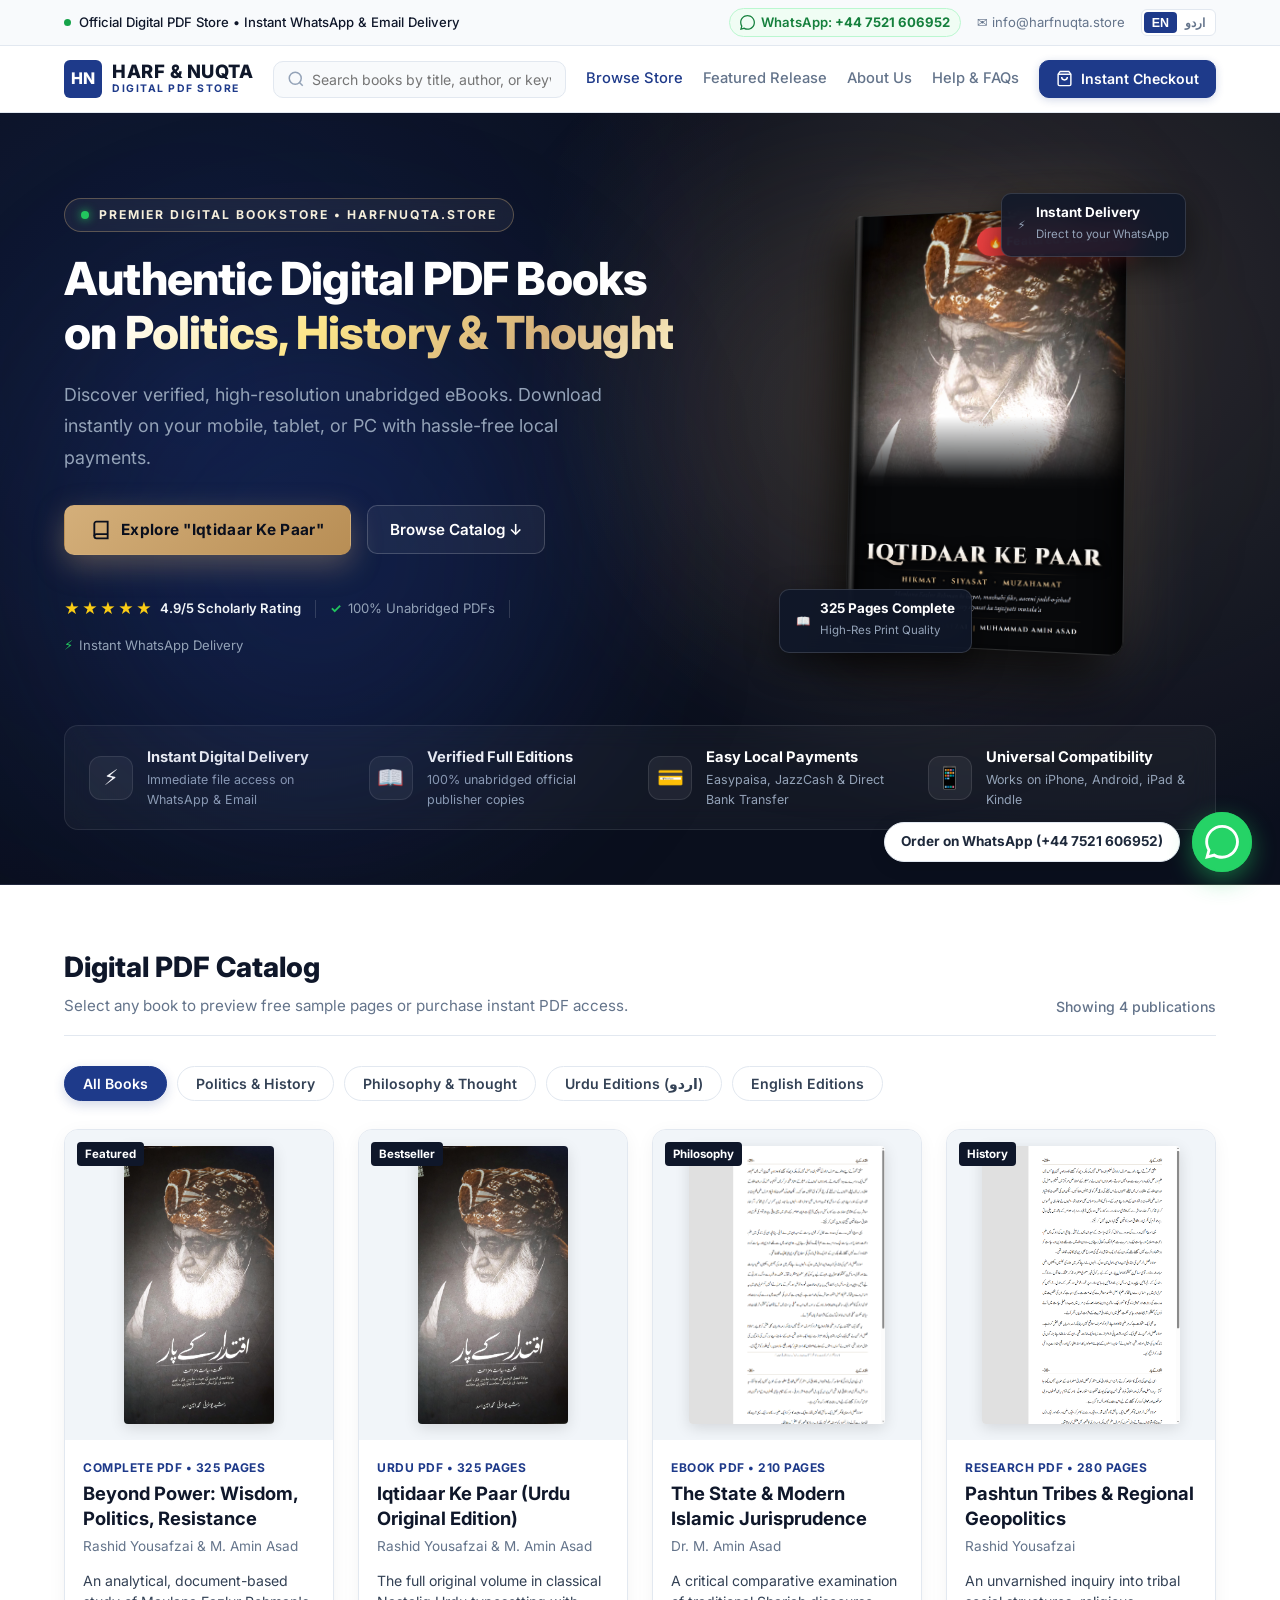
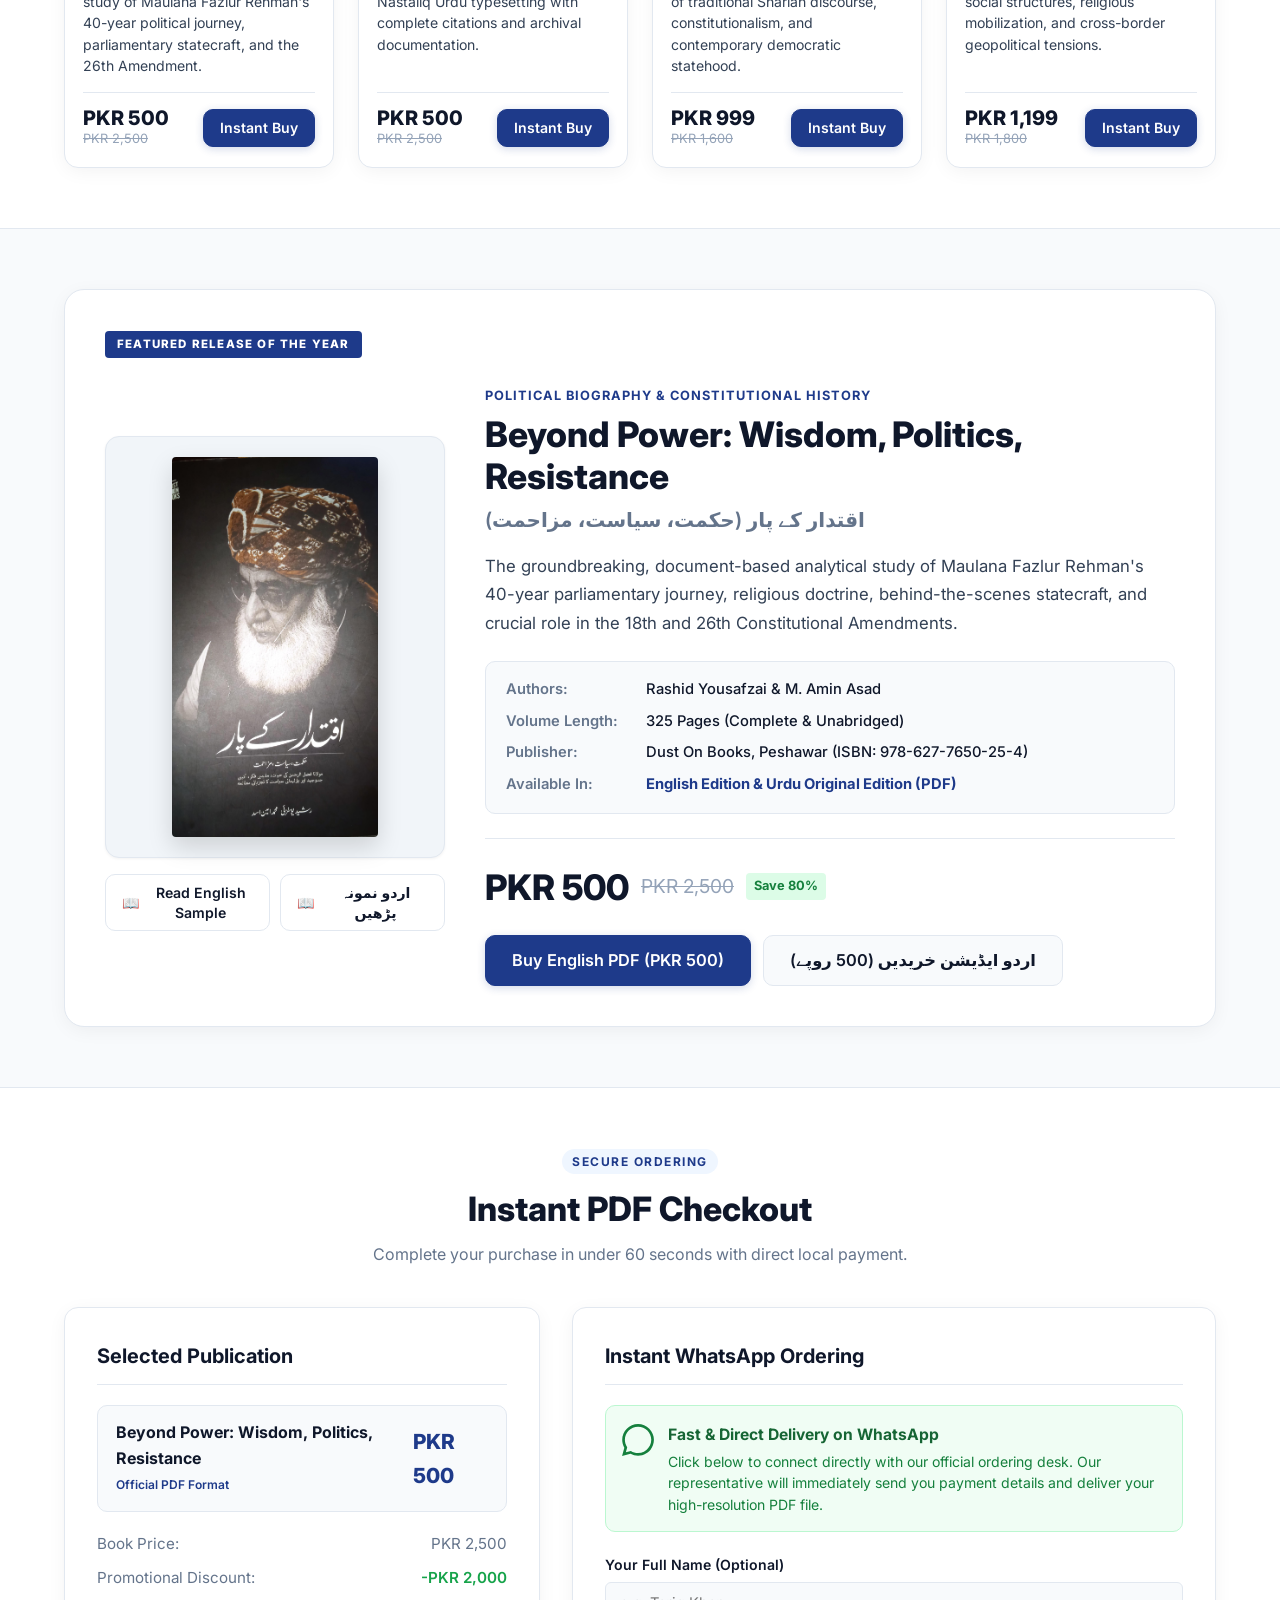
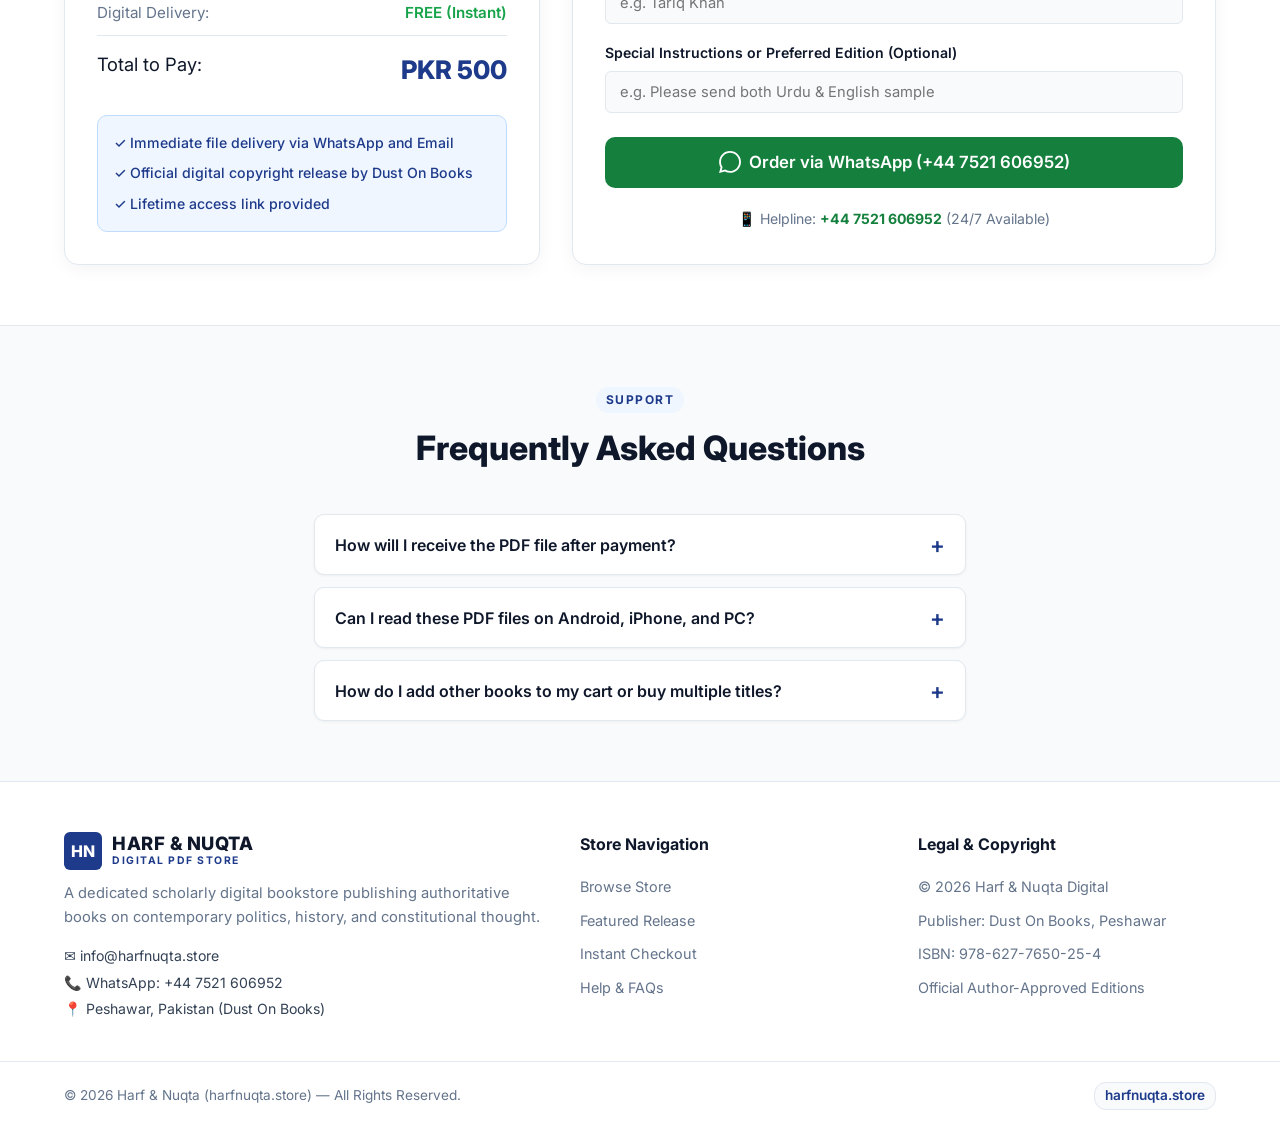
==== commit 8518f6a6: "Upgrade hero section to luxury 3D book showcase with dark mode, badges and instant CTAs" ====
--- a/index.html
+++ b/index.html
@@ -238,65 +238,121 @@
   </header>
 
   <main>
-    <!-- HERO SECTION: Clean Digital Bookstore Presentation -->
+    <!-- HERO SECTION: Premium High-Converting Bookstore Presentation -->
     <section class="store-hero">
-      <div class="container">
+      <div class="hero-bg-glow glow-gold"></div>
+      <div class="hero-bg-glow glow-blue"></div>
+
+      <div class="container hero-container">
         
-        <div class="hero-center-content">
-          <div class="category-pill-label" data-key="heroOverline">
-            PREMIER DIGITAL BOOKSTORE • HARFNUQTA.STORE
+        <!-- Left: Text & Compelling CTAs -->
+        <div class="hero-copy-column">
+          <div class="hero-badge">
+            <span class="badge-live-pulse"></span>
+            <span data-key="heroOverline">OFFICIAL PUBLISHER STORE • HARFNUQTA.STORE</span>
           </div>
           
-          <h1 class="store-hero-headline" data-key="heroHeadline">
-            Authentic Digital PDF Books on Politics, History & Thought
+          <h1 class="store-hero-headline">
+            Authentic Digital PDF Books on <span class="gold-gradient-text">Politics, History & Thought</span>
           </h1>
           
           <p class="store-hero-subtext" data-key="heroSubtext">
             Discover verified, high-resolution unabridged eBooks. Download instantly on your mobile, tablet, or PC with hassle-free local payments.
           </p>
 
-          <!-- Quick Category Filters in Hero -->
-          <div class="quick-category-pills">
-            <button class="cat-pill active" onclick="applyFilter('all', this)" data-key="catAll">All Books (<span id="countAll">4</span>)</button>
-            <button class="cat-pill" onclick="applyFilter('politics', this)" data-key="catPolitics">Politics & History</button>
-            <button class="cat-pill" onclick="applyFilter('philosophy', this)" data-key="catPhilosophy">Philosophy & Thought</button>
-            <button class="cat-pill" onclick="applyFilter('urdu', this)" data-key="catUrdu">Urdu Editions (اردو)</button>
-            <button class="cat-pill" onclick="applyFilter('english', this)" data-key="catEnglish">English Editions</button>
-          </div>
-        </div>
-
-        <!-- Trust Features Strip -->
+          <div class="hero-actions-row">
+            <a href="#featured-spotlight" class="btn btn-hero-gold">
+              <svg width="20" height="20" viewBox="0 0 24 24" fill="none" stroke="currentColor" stroke-width="2.2"><path d="M4 19.5A2.5 2.5 0 0 1 6.5 17H20"/><path d="M6.5 2H20v20H6.5A2.5 2.5 0 0 1 4 19.5v-15A2.5 2.5 0 0 1 6.5 2z"/></svg>
+              <span>Explore "Iqtidaar Ke Paar"</span>
+            </a>
+            <a href="#store-section" class="btn btn-hero-outline">
+              <span>Browse Catalog ↓</span>
+            </a>
+          </div>
+
+          <!-- Trust Badges & Social Proof -->
+          <div class="hero-trust-bar">
+            <div class="trust-stars-wrap">
+              <div class="stars-gold">★★★★★</div>
+              <span class="trust-score">4.9/5 Scholarly Rating</span>
+            </div>
+            <div class="trust-divider"></div>
+            <div class="trust-feature">
+              <span class="trust-check">✓</span>
+              <span>100% Unabridged PDFs</span>
+            </div>
+            <div class="trust-divider"></div>
+            <div class="trust-feature">
+              <span class="trust-check">⚡</span>
+              <span>Instant WhatsApp Delivery</span>
+            </div>
+          </div>
+        </div>
+
+        <!-- Right: 3D Perspective Floating Book Showcase -->
+        <div class="hero-visual-column">
+          <div class="hero-book-stage">
+            
+            <a href="#featured-spotlight" class="book-3d-card" title="Click to view featured book">
+              <div class="book-spine-effect"></div>
+              <img src="front_cover_roman_urdu.png" alt="Iqtidaar Ke Paar Book Cover" class="book-cover-image">
+              <div class="book-floating-tag">🔥 Featured Bestseller</div>
+            </a>
+
+            <!-- Floating Micro Cards -->
+            <div class="hero-floating-card card-top-right">
+              <span class="float-icon">⚡</span>
+              <div>
+                <strong>Instant Delivery</strong>
+                <span>Direct to your WhatsApp</span>
+              </div>
+            </div>
+
+            <div class="hero-floating-card card-bottom-left">
+              <span class="float-icon">📖</span>
+              <div>
+                <strong>325 Pages Complete</strong>
+                <span>High-Res Print Quality</span>
+              </div>
+            </div>
+
+          </div>
+        </div>
+
+      </div>
+
+      <!-- Trust Features Strip Beneath Hero -->
+      <div class="container">
         <div class="store-perks-row">
           <div class="perk-box">
-            <div class="perk-icon">⚡</div>
+            <div class="perk-icon-circle">⚡</div>
             <div class="perk-text">
               <strong data-key="perk1Title">Instant Digital Delivery</strong>
               <span data-key="perk1Desc">Immediate file access on WhatsApp & Email</span>
             </div>
           </div>
           <div class="perk-box">
-            <div class="perk-icon">📖</div>
+            <div class="perk-icon-circle">📖</div>
             <div class="perk-text">
               <strong data-key="perk2Title">Verified Full Editions</strong>
               <span data-key="perk2Desc">100% unabridged official publisher copies</span>
             </div>
           </div>
           <div class="perk-box">
-            <div class="perk-icon">💳</div>
+            <div class="perk-icon-circle">💳</div>
             <div class="perk-text">
               <strong data-key="perk3Title">Easy Local Payments</strong>
               <span data-key="perk3Desc">Easypaisa, JazzCash & Direct Bank Transfer</span>
             </div>
           </div>
           <div class="perk-box">
-            <div class="perk-icon">📱</div>
+            <div class="perk-icon-circle">📱</div>
             <div class="perk-text">
               <strong data-key="perk4Title">Universal Compatibility</strong>
               <span data-key="perk4Desc">Works on iPhone, Android, iPad & Kindle</span>
             </div>
           </div>
         </div>
-
       </div>
     </section>
 
@@ -312,6 +368,15 @@
           <div class="catalog-status" id="catalogResultsCount">
             Showing all 4 publications
           </div>
+        </div>
+
+        <!-- Quick Category Filters in Catalog -->
+        <div class="quick-category-pills">
+          <button class="cat-pill active" onclick="applyFilter('all', this)" data-key="catAll">All Books (<span id="countAll">4</span>)</button>
+          <button class="cat-pill" onclick="applyFilter('politics', this)" data-key="catPolitics">Politics & History</button>
+          <button class="cat-pill" onclick="applyFilter('philosophy', this)" data-key="catPhilosophy">Philosophy & Thought</button>
+          <button class="cat-pill" onclick="applyFilter('urdu', this)" data-key="catUrdu">Urdu Editions (اردو)</button>
+          <button class="cat-pill" onclick="applyFilter('english', this)" data-key="catEnglish">English Editions</button>
         </div>
 
         <!-- Books Grid -->
--- a/style.css
+++ b/style.css
@@ -348,55 +348,396 @@
   color: var(--primary);
 }
 
-/* STORE HERO SECTION */
+/* ==========================================================================
+   PREMIUM STORE HERO SECTION (2-Column 3D Showcase)
+   ========================================================================== */
 .store-hero {
-  padding: 48px 0 36px;
-  background: linear-gradient(180deg, var(--bg-subtle) 0%, #ffffff 100%);
-  border-bottom: 1px solid var(--border-subtle);
-}
-
-.hero-center-content {
-  text-align: center;
-  max-width: 780px;
-  margin: 0 auto;
-}
-
-.category-pill-label {
+  position: relative;
+  padding: 64px 0 54px;
+  background: radial-gradient(circle at 85% 25%, rgba(212, 175, 122, 0.16) 0%, transparent 45%),
+              radial-gradient(circle at 15% 35%, rgba(30, 58, 138, 0.28) 0%, transparent 50%),
+              #0a0f1d;
+  color: #ffffff;
+  overflow: hidden;
+  border-bottom: 1px solid rgba(255, 255, 255, 0.08);
+}
+
+.hero-bg-glow {
+  position: absolute;
+  pointer-events: none;
+  border-radius: 50%;
+  filter: blur(100px);
+  z-index: 1;
+}
+
+.glow-gold {
+  top: 10%;
+  right: 15%;
+  width: 450px;
+  height: 450px;
+  background: rgba(212, 175, 122, 0.12);
+}
+
+.glow-blue {
+  bottom: 10%;
+  left: 5%;
+  width: 500px;
+  height: 500px;
+  background: rgba(30, 58, 138, 0.25);
+}
+
+.hero-container {
+  position: relative;
+  z-index: 2;
+  display: grid;
+  grid-template-columns: 1.15fr 0.85fr;
+  gap: 56px;
+  align-items: center;
+}
+
+body.lang-ur .hero-container {
+  direction: rtl;
+}
+
+/* Left: Copy Column */
+.hero-copy-column {
+  display: flex;
+  flex-direction: column;
+  align-items: flex-start;
+}
+
+body.lang-ur .hero-copy-column {
+  align-items: flex-start;
+  text-align: right;
+}
+
+.hero-badge {
+  display: inline-flex;
+  align-items: center;
+  gap: 10px;
+  font-size: 0.76rem;
+  font-weight: 700;
+  letter-spacing: 2px;
+  text-transform: uppercase;
+  color: #f5eedb;
+  background: rgba(255, 255, 255, 0.06);
+  border: 1px solid rgba(212, 175, 122, 0.35);
+  padding: 6px 16px;
+  border-radius: 30px;
+  margin-bottom: 20px;
+  backdrop-filter: blur(8px);
+}
+
+.badge-live-pulse {
+  width: 8px;
+  height: 8px;
+  border-radius: 50%;
+  background: #22c55e;
+  box-shadow: 0 0 10px #22c55e;
+  animation: pulse-dot 2s infinite;
+}
+
+@keyframes pulse-dot {
+  0% { transform: scale(0.95); box-shadow: 0 0 0 0 rgba(34, 197, 94, 0.7); }
+  70% { transform: scale(1.1); box-shadow: 0 0 0 6px rgba(34, 197, 94, 0); }
+  100% { transform: scale(0.95); box-shadow: 0 0 0 0 rgba(34, 197, 94, 0); }
+}
+
+.store-hero-headline {
+  font-size: 2.85rem;
+  font-weight: 800;
+  line-height: 1.2;
+  color: #ffffff;
+  letter-spacing: -0.8px;
+  margin-bottom: 18px;
+}
+
+body.lang-ur .store-hero-headline {
+  font-size: 2.4rem;
+  line-height: 1.7;
+}
+
+.gold-gradient-text {
+  background: linear-gradient(135deg, #ffffff 0%, #fde68a 35%, #d4af7a 75%, #fef3c7 100%);
+  -webkit-background-clip: text;
+  -webkit-text-fill-color: transparent;
   display: inline-block;
+}
+
+.store-hero-subtext {
+  font-size: 1.12rem;
+  color: #94a3b8;
+  line-height: 1.75;
+  margin-bottom: 32px;
+  max-width: 580px;
+}
+
+body.lang-ur .store-hero-subtext {
+  font-size: 1.15rem;
+  line-height: 2;
+}
+
+.hero-actions-row {
+  display: flex;
+  align-items: center;
+  gap: 16px;
+  flex-wrap: wrap;
+  margin-bottom: 34px;
+}
+
+.btn-hero-gold {
+  background: linear-gradient(135deg, #d4af7a 0%, #b88e55 100%);
+  color: #0a0f1d !important;
+  font-size: 0.96rem;
+  font-weight: 700;
+  letter-spacing: 0.3px;
+  padding: 13px 26px;
+  border-radius: var(--radius-md);
+  box-shadow: 0 10px 30px rgba(212, 175, 122, 0.35);
+  display: inline-flex;
+  align-items: center;
+  gap: 10px;
+  transition: all 0.25s ease;
+}
+
+.btn-hero-gold:hover {
+  transform: translateY(-2px);
+  box-shadow: 0 14px 35px rgba(212, 175, 122, 0.5);
+  background: linear-gradient(135deg, #e3c498 0%, #c4995f 100%);
+}
+
+.btn-hero-outline {
+  background: rgba(255, 255, 255, 0.05);
+  border: 1px solid rgba(255, 255, 255, 0.18);
+  color: #ffffff !important;
+  font-size: 0.95rem;
+  font-weight: 600;
+  padding: 13px 22px;
+  border-radius: var(--radius-md);
+  transition: all 0.25s ease;
+}
+
+.btn-hero-outline:hover {
+  background: rgba(255, 255, 255, 0.12);
+  border-color: rgba(255, 255, 255, 0.35);
+  transform: translateY(-2px);
+}
+
+.hero-trust-bar {
+  display: flex;
+  align-items: center;
+  gap: 14px;
+  font-size: 0.82rem;
+  color: #94a3b8;
+  padding-top: 8px;
+  flex-wrap: wrap;
+}
+
+.trust-stars-wrap {
+  display: flex;
+  align-items: center;
+  gap: 6px;
+}
+
+.stars-gold {
+  color: #facc15;
+  letter-spacing: 2px;
+  font-size: 0.95rem;
+}
+
+.trust-score {
+  font-weight: 600;
+  color: #f1f5f9;
+}
+
+.trust-divider {
+  width: 1px;
+  height: 18px;
+  background: rgba(255, 255, 255, 0.15);
+}
+
+.trust-feature {
+  display: flex;
+  align-items: center;
+  gap: 6px;
+}
+
+.trust-check {
+  color: #22c55e;
+  font-weight: bold;
+}
+
+/* Right: Visual 3D Book Column */
+.hero-visual-column {
+  display: flex;
+  justify-content: center;
+  align-items: center;
+}
+
+.hero-book-stage {
+  position: relative;
+  perspective: 1200px;
+  padding: 30px;
+}
+
+.book-3d-card {
+  position: relative;
+  display: block;
+  width: 285px;
+  height: 440px;
+  border-radius: 6px 14px 14px 6px;
+  box-shadow: -18px 25px 50px rgba(0, 0, 0, 0.75), 0 0 70px rgba(212, 175, 122, 0.2);
+  transform: rotateY(-15deg) rotateX(4deg);
+  transition: transform 0.5s cubic-bezier(0.16, 1, 0.3, 1), box-shadow 0.5s ease;
+  cursor: pointer;
+  background: #08090b;
+}
+
+.book-3d-card:hover {
+  transform: rotateY(-5deg) rotateX(2deg) translateY(-10px);
+  box-shadow: -22px 35px 65px rgba(0, 0, 0, 0.85), 0 0 95px rgba(212, 175, 122, 0.35);
+}
+
+.book-cover-image {
+  width: 100%;
+  height: 100%;
+  object-fit: cover;
+  border-radius: 6px 14px 14px 6px;
+  border: 1px solid rgba(255, 255, 255, 0.15);
+  display: block;
+}
+
+.book-spine-effect {
+  position: absolute;
+  top: 0;
+  left: 0;
+  width: 16px;
+  height: 100%;
+  background: linear-gradient(to right, rgba(0,0,0,0.55), rgba(255,255,255,0.25) 30%, rgba(0,0,0,0.3) 60%, rgba(0,0,0,0.05));
+  border-radius: 6px 0 0 6px;
+  z-index: 2;
+  pointer-events: none;
+}
+
+.book-floating-tag {
+  position: absolute;
+  top: 18px;
+  right: -12px;
+  background: linear-gradient(135deg, #ef4444 0%, #b91c1c 100%);
+  color: #ffffff;
   font-size: 0.75rem;
   font-weight: 700;
-  letter-spacing: 1.5px;
-  color: var(--primary);
-  background: var(--primary-light);
-  border: 1px solid var(--primary-border);
-  padding: 4px 12px;
+  letter-spacing: 0.5px;
+  padding: 5px 12px;
   border-radius: 20px;
-  margin-bottom: 14px;
-}
-
-.store-hero-headline {
-  font-size: 2.5rem;
-  font-weight: 800;
-  color: var(--text-dark);
-  line-height: 1.25;
-  letter-spacing: -0.5px;
-  margin-bottom: 14px;
-}
-
-.store-hero-subtext {
-  font-size: 1.1rem;
-  color: var(--text-body);
-  line-height: 1.7;
+  box-shadow: 0 6px 18px rgba(239, 68, 68, 0.45);
+  z-index: 3;
+}
+
+/* Floating Micro Cards */
+.hero-floating-card {
+  position: absolute;
+  display: flex;
+  align-items: center;
+  gap: 10px;
+  background: rgba(15, 23, 42, 0.88);
+  backdrop-filter: blur(14px);
+  border: 1px solid rgba(255, 255, 255, 0.14);
+  padding: 10px 16px;
+  border-radius: var(--radius-md);
+  box-shadow: 0 12px 30px rgba(0, 0, 0, 0.5);
+  z-index: 4;
+  animation: float-gentle 4s ease-in-out infinite alternate;
+}
+
+.card-top-right {
+  top: 16px;
+  right: -30px;
+}
+
+.card-bottom-left {
+  bottom: 24px;
+  left: -32px;
+  animation-delay: -2s;
+}
+
+@keyframes float-gentle {
+  0% { transform: translateY(0px); }
+  100% { transform: translateY(-8px); }
+}
+
+.float-icon {
+  font-size: 1.35rem;
+}
+
+.hero-floating-card strong {
+  display: block;
+  font-size: 0.84rem;
+  font-weight: 700;
+  color: #ffffff;
+  line-height: 1.2;
+}
+
+.hero-floating-card span {
+  font-size: 0.72rem;
+  color: #94a3b8;
+}
+
+/* Responsive Perks Row Under Hero */
+.store-perks-row {
+  display: grid;
+  grid-template-columns: repeat(4, 1fr);
+  gap: 16px;
+  margin-top: 48px;
+  background: rgba(255, 255, 255, 0.04);
+  backdrop-filter: blur(12px);
+  border: 1px solid rgba(255, 255, 255, 0.09);
+  border-radius: var(--radius-lg);
+  padding: 20px 24px;
+}
+
+.perk-box {
+  display: flex;
+  align-items: center;
+  gap: 14px;
+}
+
+.perk-icon-circle {
+  width: 44px;
+  height: 44px;
+  border-radius: 12px;
+  background: rgba(255, 255, 255, 0.06);
+  border: 1px solid rgba(255, 255, 255, 0.1);
+  display: flex;
+  align-items: center;
+  justify-content: center;
+  font-size: 1.35rem;
+  flex-shrink: 0;
+}
+
+.perk-text {
+  display: flex;
+  flex-direction: column;
+}
+
+.perk-text strong {
+  font-size: 0.92rem;
+  font-weight: 700;
+  color: #ffffff;
+}
+
+.perk-text span {
+  font-size: 0.78rem;
+  color: #94a3b8;
+}
+
+/* Quick Category Pills in Catalog Section */
+.quick-category-pills {
+  display: flex;
+  gap: 10px;
+  flex-wrap: wrap;
+  margin-top: 20px;
   margin-bottom: 28px;
-}
-
-/* Category Pills in Hero */
-.quick-category-pills {
-  display: flex;
-  justify-content: center;
-  gap: 8px;
-  flex-wrap: wrap;
-  margin-bottom: 36px;
 }
 
 .cat-pill {
@@ -405,8 +746,8 @@
   color: var(--text-body);
   font-family: inherit;
   font-size: 0.88rem;
-  font-weight: 500;
-  padding: 7px 16px;
+  font-weight: 600;
+  padding: 8px 18px;
   border-radius: 30px;
   cursor: pointer;
   transition: var(--transition);
@@ -416,44 +757,59 @@
   background: var(--primary);
   color: #ffffff;
   border-color: var(--primary);
-}
-
-/* Store Perks Strip */
-.store-perks-row {
-  display: grid;
-  grid-template-columns: repeat(4, 1fr);
-  gap: 16px;
-  background: #ffffff;
-  border: 1px solid var(--border-subtle);
-  border-radius: var(--radius-lg);
-  padding: 18px 24px;
-  box-shadow: var(--shadow-sm);
-}
-
-.perk-box {
-  display: flex;
-  align-items: center;
-  gap: 12px;
-}
-
-.perk-icon {
-  font-size: 1.6rem;
-  flex-shrink: 0;
-}
-
-.perk-text {
-  display: flex;
-  flex-direction: column;
-}
-
-.perk-text strong {
-  font-size: 0.9rem;
-  color: var(--text-dark);
-}
-
-.perk-text span {
-  font-size: 0.78rem;
-  color: var(--text-muted);
+  box-shadow: 0 4px 12px rgba(30, 58, 138, 0.2);
+}
+
+/* Mobile Responsiveness for Hero */
+@media (max-width: 991px) {
+  .hero-container {
+    grid-template-columns: 1fr;
+    gap: 45px;
+    text-align: center;
+  }
+  .hero-copy-column {
+    align-items: center;
+  }
+  body.lang-ur .hero-copy-column {
+    align-items: center;
+    text-align: center;
+  }
+  .store-hero-headline {
+    font-size: 2.2rem;
+  }
+  .hero-actions-row {
+    justify-content: center;
+  }
+  .hero-trust-bar {
+    justify-content: center;
+  }
+  .store-perks-row {
+    grid-template-columns: repeat(2, 1fr);
+  }
+}
+
+@media (max-width: 600px) {
+  .store-hero {
+    padding: 40px 0 32px;
+  }
+  .store-hero-headline {
+    font-size: 1.85rem;
+  }
+  .book-3d-card {
+    width: 220px;
+    height: 340px;
+  }
+  .card-top-right {
+    right: -10px;
+    top: -15px;
+  }
+  .card-bottom-left {
+    left: -15px;
+    bottom: -15px;
+  }
+  .store-perks-row {
+    grid-template-columns: 1fr;
+  }
 }
 
 /* MAIN BOOKSTORE CATALOG SECTION */
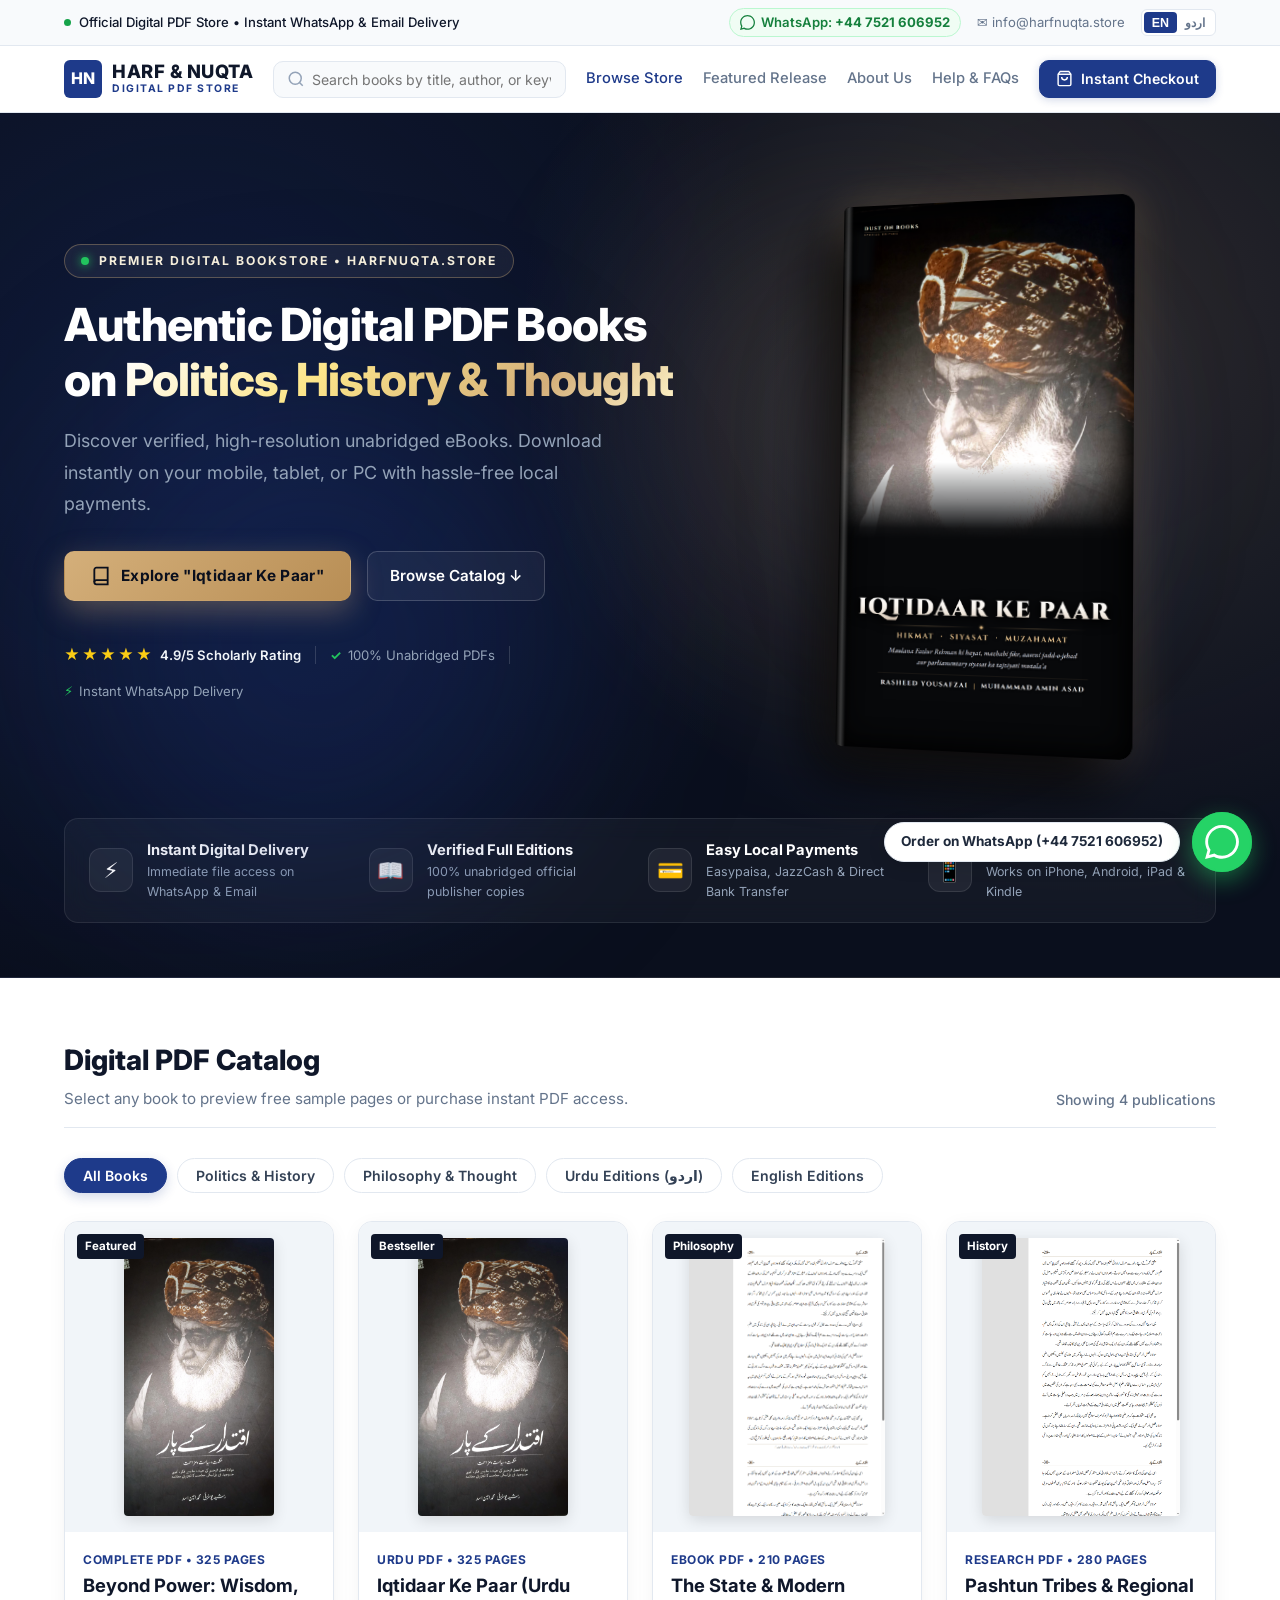
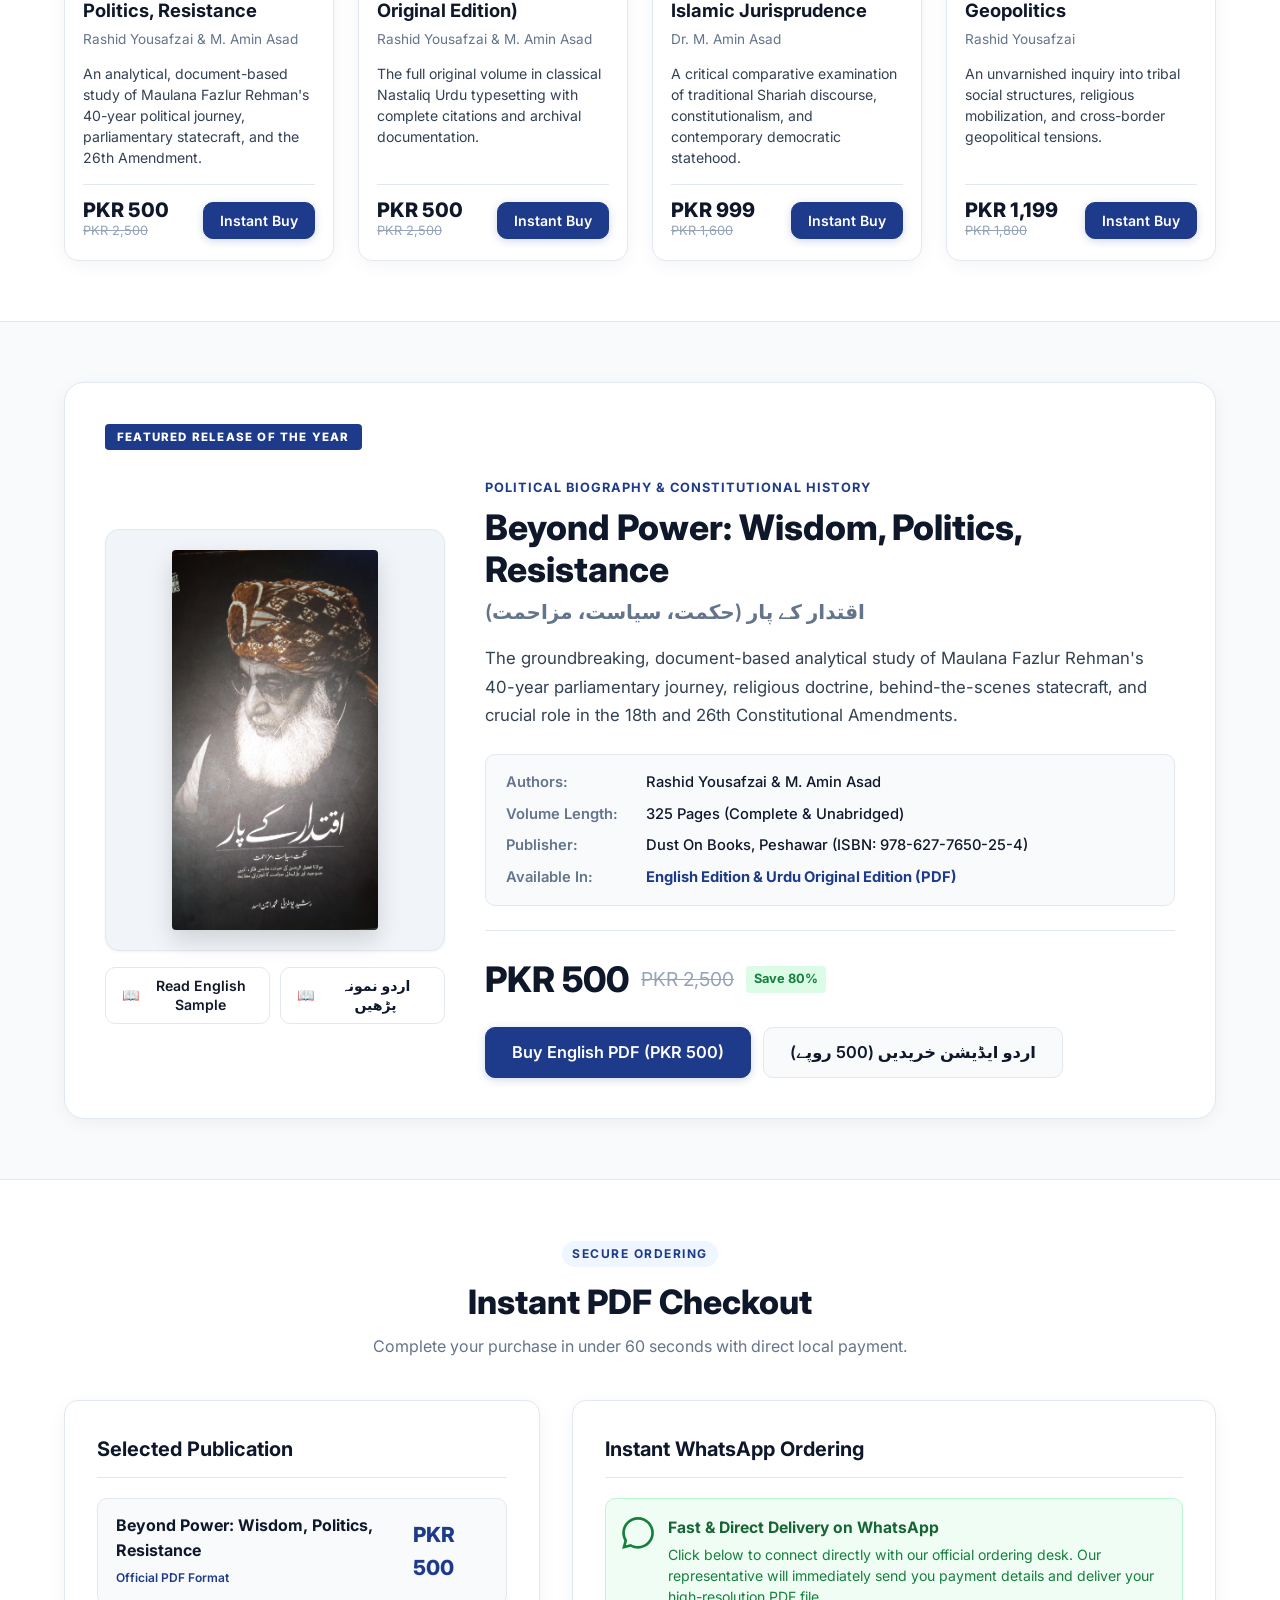
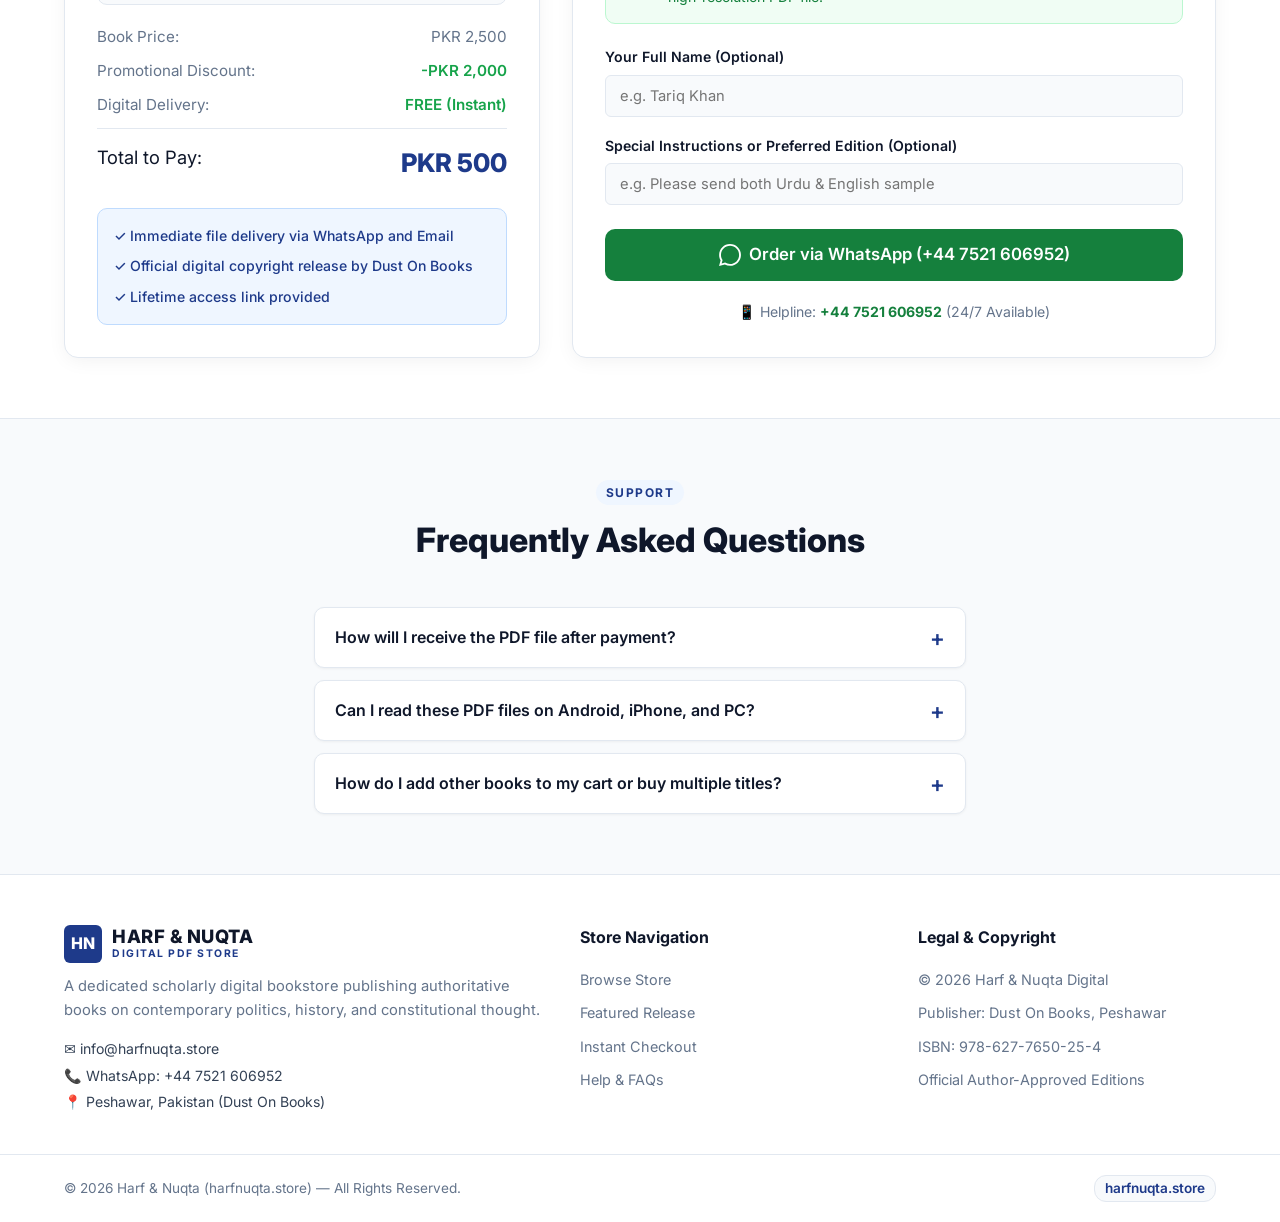
==== commit 216b5ac1: "Remove floating micro cards and refine 3D book cover presentation" ====
--- a/index.html
+++ b/index.html
@@ -46,7 +46,7 @@
   <link rel="preconnect" href="https://fonts.gstatic.com" crossorigin>
   <link href="https://fonts.googleapis.com/css2?family=Inter:wght@400;500;600;700;800&family=Noto+Nastaliq+Urdu:wght@400;600;700&display=swap" rel="stylesheet">
 
-  <link rel="stylesheet" href="style.css">
+  <link rel="stylesheet" href="style.css?v=2.3">
 
   <!-- Schema.org JSON-LD (Search Rich Snippets, Bookstore, Books & FAQ) -->
   <script type="application/ld+json">
@@ -289,33 +289,13 @@
           </div>
         </div>
 
-        <!-- Right: 3D Perspective Floating Book Showcase -->
+        <!-- Right: Clean 3D Perspective Floating Book Showcase -->
         <div class="hero-visual-column">
           <div class="hero-book-stage">
-            
             <a href="#featured-spotlight" class="book-3d-card" title="Click to view featured book">
               <div class="book-spine-effect"></div>
               <img src="front_cover_roman_urdu.png" alt="Iqtidaar Ke Paar Book Cover" class="book-cover-image">
-              <div class="book-floating-tag">🔥 Featured Bestseller</div>
             </a>
-
-            <!-- Floating Micro Cards -->
-            <div class="hero-floating-card card-top-right">
-              <span class="float-icon">⚡</span>
-              <div>
-                <strong>Instant Delivery</strong>
-                <span>Direct to your WhatsApp</span>
-              </div>
-            </div>
-
-            <div class="hero-floating-card card-bottom-left">
-              <span class="float-icon">📖</span>
-              <div>
-                <strong>325 Pages Complete</strong>
-                <span>High-Res Print Quality</span>
-              </div>
-            </div>
-
           </div>
         </div>
 
@@ -710,6 +690,6 @@
     </div>
   </a>
 
-  <script src="app.js"></script>
+  <script src="app.js?v=2.2"></script>
 </body>
 </html>
--- a/style.css
+++ b/style.css
@@ -567,7 +567,7 @@
   font-weight: bold;
 }
 
-/* Right: Visual 3D Book Column */
+/* Right: Visual 3D Book Column - Clean & Luxury Presentation */
 .hero-visual-column {
   display: flex;
   justify-content: center;
@@ -577,88 +577,70 @@
 .hero-book-stage {
   position: relative;
   perspective: 1200px;
-  padding: 30px;
+  padding: 20px 30px;
+  display: flex;
+  justify-content: center;
+  align-items: center;
+}
+
+.hero-book-stage::before {
+  content: '';
+  position: absolute;
+  width: 340px;
+  height: 520px;
+  background: radial-gradient(circle, rgba(212, 175, 122, 0.22) 0%, rgba(30, 58, 138, 0.15) 50%, transparent 75%);
+  filter: blur(40px);
+  z-index: 1;
+  pointer-events: none;
 }
 
 .book-3d-card {
   position: relative;
+  z-index: 2;
   display: block;
-  width: 285px;
-  height: 440px;
+  width: 300px;
+  aspect-ratio: 19 / 35;
   border-radius: 6px 14px 14px 6px;
-  box-shadow: -18px 25px 50px rgba(0, 0, 0, 0.75), 0 0 70px rgba(212, 175, 122, 0.2);
-  transform: rotateY(-15deg) rotateX(4deg);
-  transition: transform 0.5s cubic-bezier(0.16, 1, 0.3, 1), box-shadow 0.5s ease;
+  box-shadow: -22px 28px 55px rgba(0, 0, 0, 0.8), 
+              0 0 45px rgba(212, 175, 122, 0.25),
+              inset -1px 0 2px rgba(255, 255, 255, 0.15);
+  transform: rotateY(-12deg) rotateX(3deg);
+  transition: transform 0.45s cubic-bezier(0.16, 1, 0.3, 1), box-shadow 0.45s ease;
   cursor: pointer;
   background: #08090b;
+  overflow: hidden;
 }
 
 .book-3d-card:hover {
-  transform: rotateY(-5deg) rotateX(2deg) translateY(-10px);
-  box-shadow: -22px 35px 65px rgba(0, 0, 0, 0.85), 0 0 95px rgba(212, 175, 122, 0.35);
+  transform: rotateY(-3deg) rotateX(1deg) translateY(-8px) scale(1.02);
+  box-shadow: -26px 36px 70px rgba(0, 0, 0, 0.9), 
+              0 0 65px rgba(212, 175, 122, 0.4);
 }
 
 .book-cover-image {
   width: 100%;
   height: 100%;
-  object-fit: cover;
+  object-fit: contain;
   border-radius: 6px 14px 14px 6px;
-  border: 1px solid rgba(255, 255, 255, 0.15);
   display: block;
+  background-color: #000000;
 }
 
 .book-spine-effect {
   position: absolute;
   top: 0;
   left: 0;
-  width: 16px;
+  width: 18px;
   height: 100%;
-  background: linear-gradient(to right, rgba(0,0,0,0.55), rgba(255,255,255,0.25) 30%, rgba(0,0,0,0.3) 60%, rgba(0,0,0,0.05));
+  background: linear-gradient(to right, 
+    rgba(0, 0, 0, 0.6) 0%, 
+    rgba(255, 255, 255, 0.22) 28%, 
+    rgba(0, 0, 0, 0.25) 55%, 
+    rgba(0, 0, 0, 0.02) 100%
+  );
   border-radius: 6px 0 0 6px;
-  z-index: 2;
+  z-index: 3;
   pointer-events: none;
-}
-
-.book-floating-tag {
-  position: absolute;
-  top: 18px;
-  right: -12px;
-  background: linear-gradient(135deg, #ef4444 0%, #b91c1c 100%);
-  color: #ffffff;
-  font-size: 0.75rem;
-  font-weight: 700;
-  letter-spacing: 0.5px;
-  padding: 5px 12px;
-  border-radius: 20px;
-  box-shadow: 0 6px 18px rgba(239, 68, 68, 0.45);
-  z-index: 3;
-}
-
-/* Floating Micro Cards */
-.hero-floating-card {
-  position: absolute;
-  display: flex;
-  align-items: center;
-  gap: 10px;
-  background: rgba(15, 23, 42, 0.88);
-  backdrop-filter: blur(14px);
-  border: 1px solid rgba(255, 255, 255, 0.14);
-  padding: 10px 16px;
-  border-radius: var(--radius-md);
-  box-shadow: 0 12px 30px rgba(0, 0, 0, 0.5);
-  z-index: 4;
-  animation: float-gentle 4s ease-in-out infinite alternate;
-}
-
-.card-top-right {
-  top: 16px;
-  right: -30px;
-}
-
-.card-bottom-left {
-  bottom: 24px;
-  left: -32px;
-  animation-delay: -2s;
 }
 
 @keyframes float-gentle {
@@ -797,15 +779,8 @@
   }
   .book-3d-card {
     width: 220px;
-    height: 340px;
-  }
-  .card-top-right {
-    right: -10px;
-    top: -15px;
-  }
-  .card-bottom-left {
-    left: -15px;
-    bottom: -15px;
+    aspect-ratio: 19 / 35;
+    height: auto;
   }
   .store-perks-row {
     grid-template-columns: 1fr;
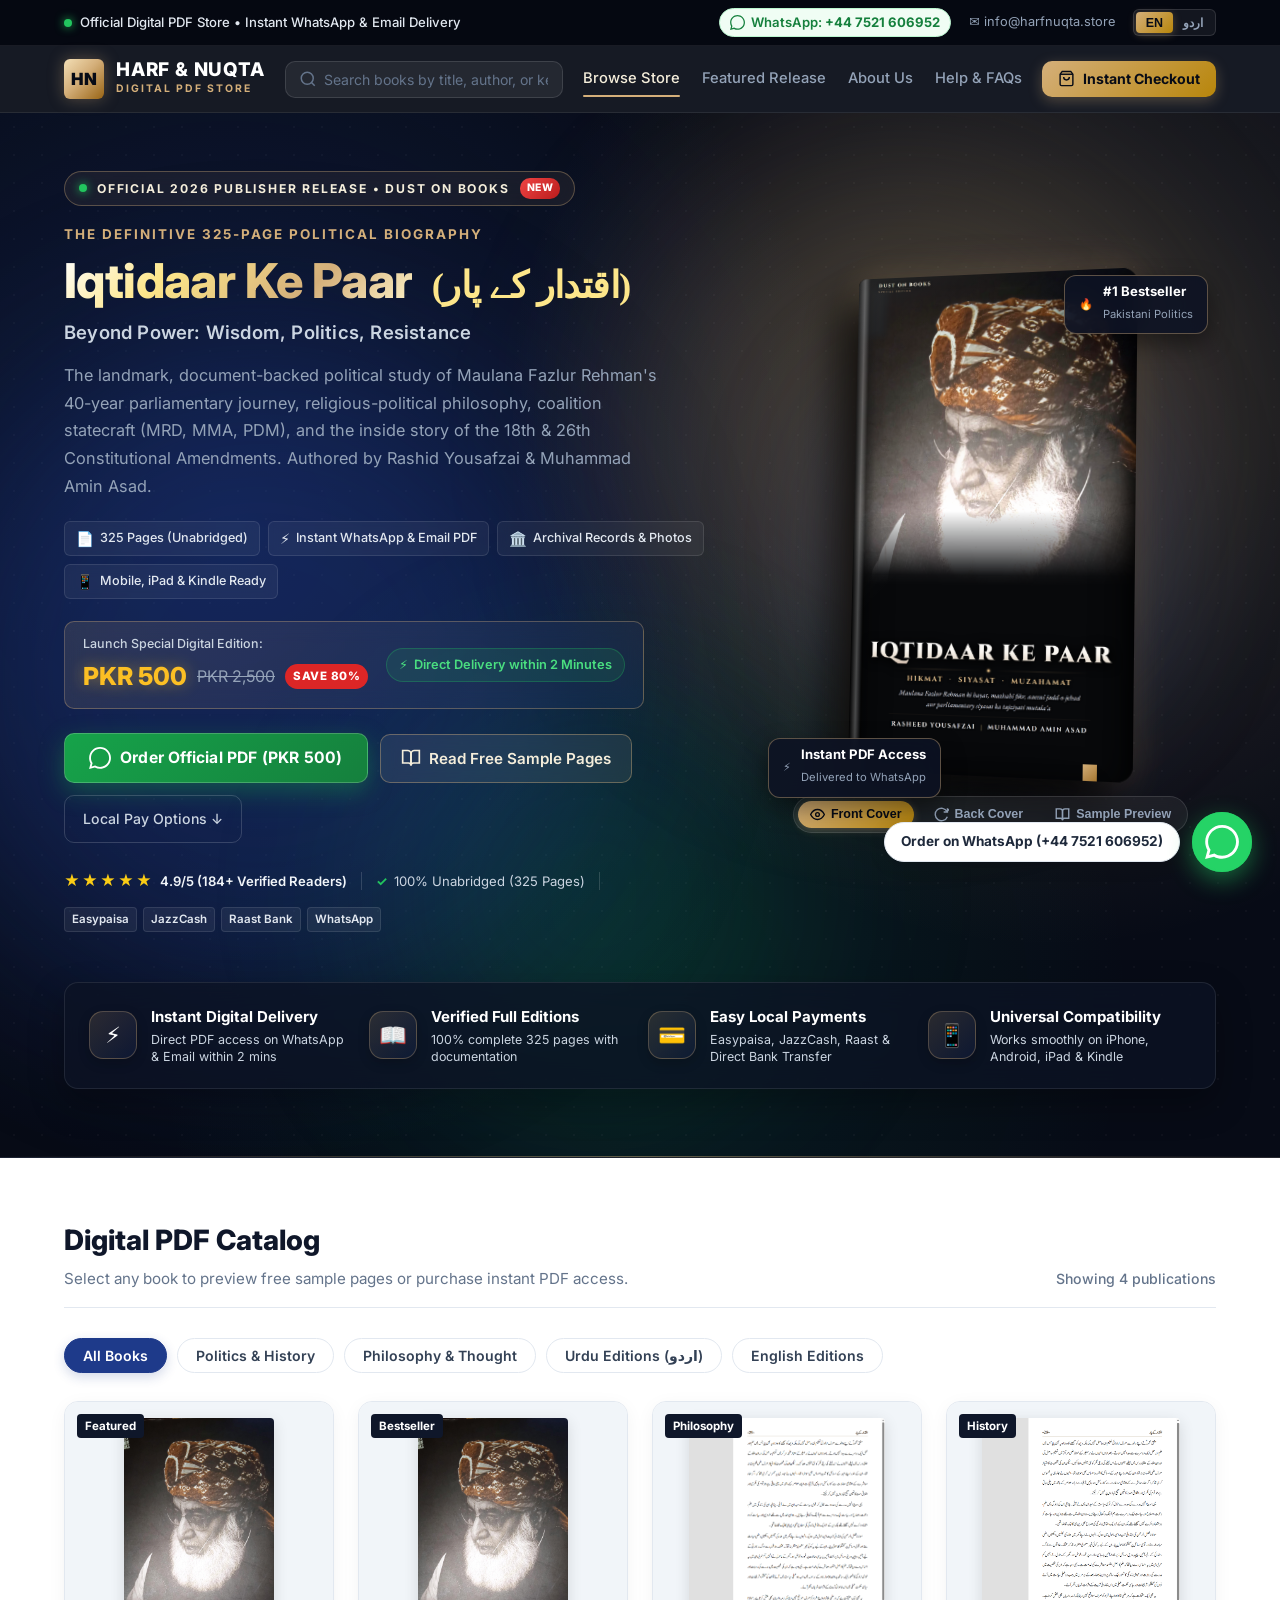
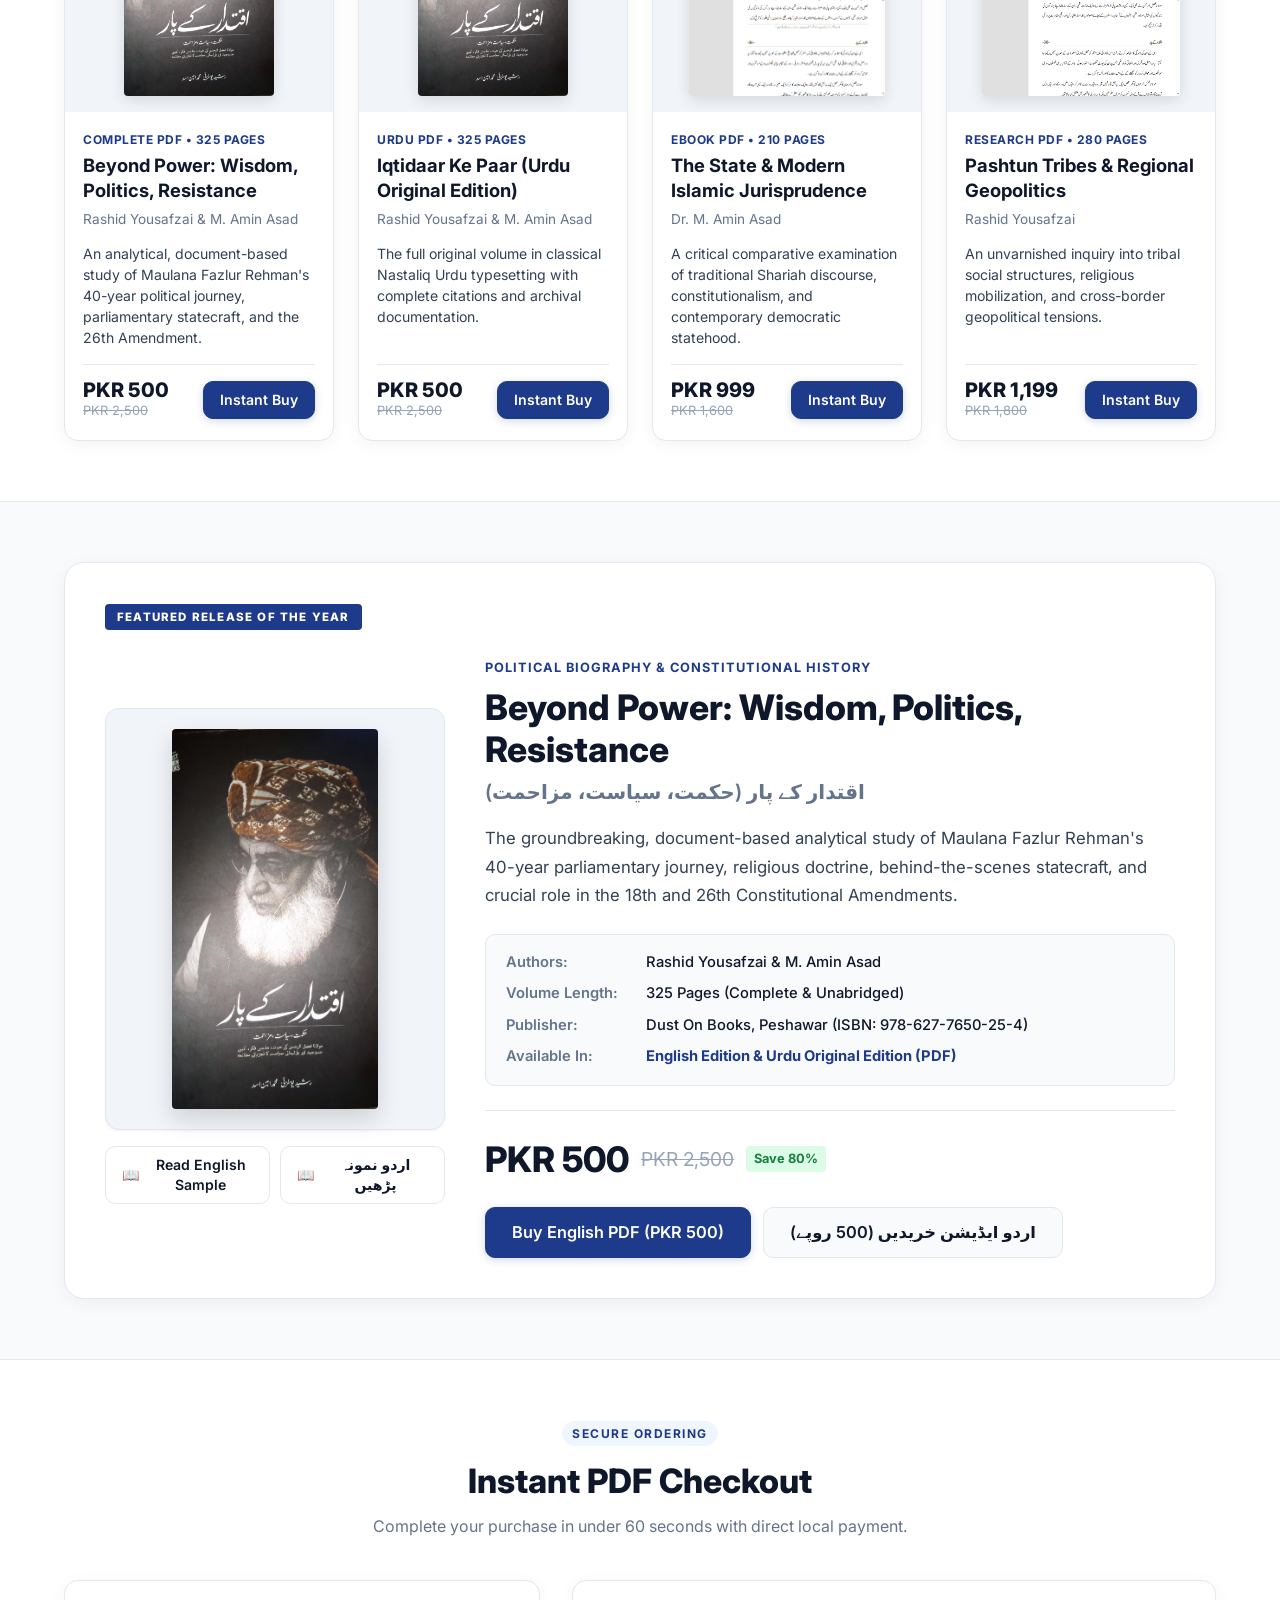
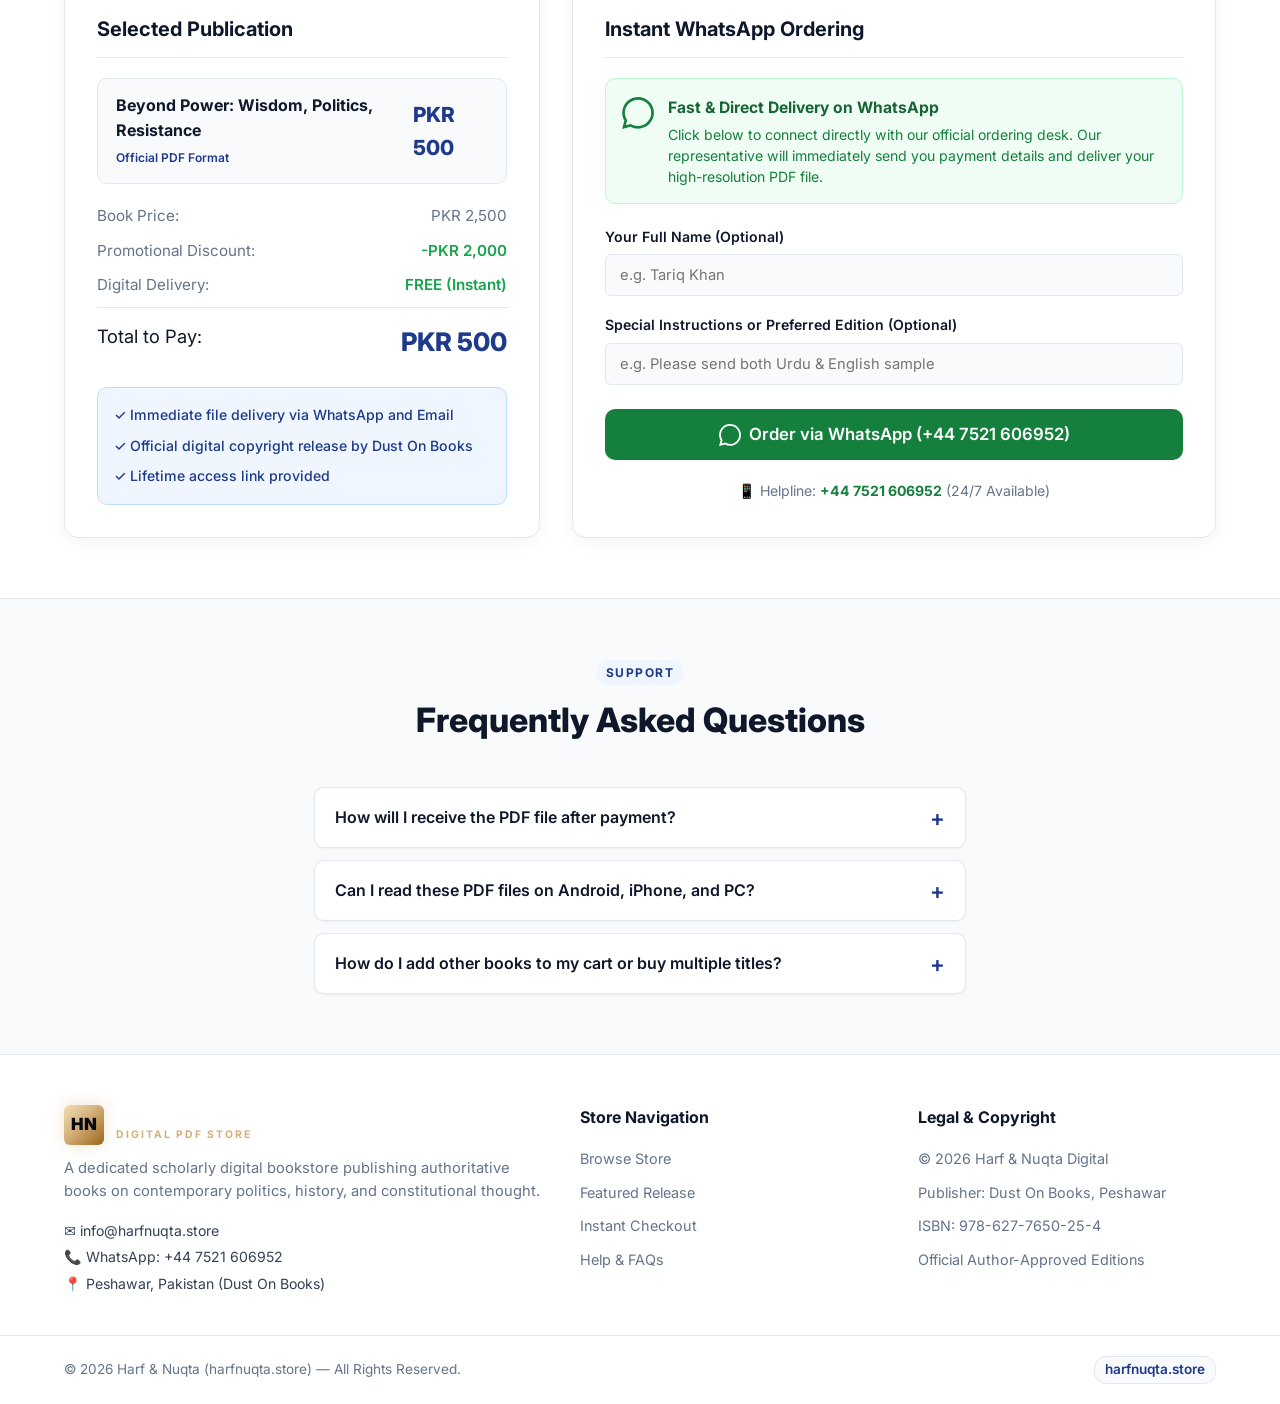
==== commit 35ab033f: "Integrate Google AdSense script, ads.txt verification, and sync website updates" ====
--- a/index.html
+++ b/index.html
@@ -5,11 +5,11 @@
   <meta name="viewport" content="width=device-width, initial-scale=1.0">
 
   <!-- Primary SEO Meta Tags -->
-  <title>Harf & Nuqta | Digital PDF Bookstore - Politics, History & Philosophy</title>
-  <meta name="title" content="Harf & Nuqta | Digital PDF Bookstore - Politics, History & Philosophy">
-  <meta name="description" content="Harf & Nuqta (harfnuqta.store) is a premier digital bookstore for verified PDF eBooks on politics, history, and constitutional thought. Featuring 'Iqtidaar Ke Paar' (اقتدار کے پار) & 'Beyond Power' by Rashid Yousafzai & Muhammad Amin Asad. Instant WhatsApp & Email delivery.">
-  <meta name="keywords" content="Harf & Nuqta, harfnuqta.store, Iqtidaar Ke Paar PDF, اقتدار کے پار پی ڈی ایف, Beyond Power book, Maulana Fazlur Rehman book, Rashid Yousafzai, Muhammad Amin Asad, Dust On Books, Pakistani political history, Urdu PDF books Pakistan, buy political ebooks online">
-  <meta name="author" content="Harf & Nuqta Digital Books">
+  <title>Iqtidaar Ke Paar PDF (اقتدار کے پار) | Download Official Book - Harf & Nuqta</title>
+  <meta name="title" content="Iqtidaar Ke Paar PDF (اقتدار کے پار) | Download Official Book - Harf & Nuqta">
+  <meta name="description" content="Download official verified PDF of 'Iqtidaar Ke Paar' (اقتدار کے پار) & 'Beyond Power' by Rasheed Yousafzai & Muhammad Amin Asad. 325-page unabridged political biography of Maulana Fazlur Rehman. Instant WhatsApp delivery.">
+  <meta name="keywords" content="Iqtidaar Ke Paar, Iqtidaar Ke Paar PDF, اقتدار کے پار, اقتدار کے پار پی ڈی ایف, Beyond Power book, Beyond Power PDF, Maulana Fazlur Rehman book, مولانا فضل الرحمن, مولانا فضل الرحمٰن کتاب, Rasheed Yousafzai, Muhammad Amin Asad, Dust On Books, Harf & Nuqta, harfnuqta.store, Pakistani political books, 26th amendment book, JUI politics, Urdu PDF books download, buy political ebooks online Pakistan">
+  <meta name="author" content="Harf & Nuqta Digital Books (Dust On Books)">
   <meta name="robots" content="index, follow, max-image-preview:large, max-snippet:-1, max-video-preview:-1">
   <link rel="canonical" href="https://harfnuqta.store/">
   <link rel="alternate" hreflang="en" href="https://harfnuqta.store/">
@@ -17,16 +17,16 @@
   <link rel="alternate" hreflang="x-default" href="https://harfnuqta.store/">
 
   <!-- Open Graph / Facebook -->
-  <meta property="og:type" content="website">
+  <meta property="og:type" content="book">
   <meta property="og:url" content="https://harfnuqta.store/">
-  <meta property="og:title" content="Harf & Nuqta | Digital Bookstore - Iqtidaar Ke Paar / Beyond Power">
-  <meta property="og:description" content="Official digital editions of 'Iqtidaar Ke Paar' (اقتدار کے پار) and 'Beyond Power'. Instant verified PDF download with hassle-free local payments.">
+  <meta property="og:title" content="Iqtidaar Ke Paar PDF (اقتدار کے پار) - Beyond Power Book">
+  <meta property="og:description" content="Official 325-page unabridged political biography of Maulana Fazlur Rehman by Rasheed Yousafzai & Muhammad Amin Asad. Instant PDF download on WhatsApp & Email.">
   <meta property="og:image" content="https://harfnuqta.store/front_cover_roman_urdu.png">
   <meta property="og:image:secure_url" content="https://harfnuqta.store/front_cover_roman_urdu.png">
   <meta property="og:image:type" content="image/png">
   <meta property="og:image:width" content="1900">
   <meta property="og:image:height" content="3500">
-  <meta property="og:image:alt" content="Iqtidaar Ke Paar / Beyond Power Book Cover">
+  <meta property="og:image:alt" content="Iqtidaar Ke Paar (اقتدار کے پار) Book Cover">
   <meta property="og:site_name" content="Harf & Nuqta Digital Bookstore">
   <meta property="og:locale" content="en_US">
   <meta property="og:locale:alternate" content="ur_PK">
@@ -34,8 +34,8 @@
   <!-- Twitter / X Cards -->
   <meta name="twitter:card" content="summary_large_image">
   <meta name="twitter:url" content="https://harfnuqta.store/">
-  <meta name="twitter:title" content="Harf & Nuqta | Digital Bookstore - Iqtidaar Ke Paar / Beyond Power">
-  <meta name="twitter:description" content="Download authentic unabridged political biographies & history eBooks. Instant WhatsApp & email access.">
+  <meta name="twitter:title" content="Iqtidaar Ke Paar PDF (اقتدار کے پار) - Official Digital Edition">
+  <meta name="twitter:description" content="Download verified unabridged PDF of Maulana Fazlur Rehman's political biography 'Iqtidaar Ke Paar'. Instant delivery.">
   <meta name="twitter:image" content="https://harfnuqta.store/front_cover_roman_urdu.png">
 
   <!-- Favicon -->
@@ -46,7 +46,11 @@
   <link rel="preconnect" href="https://fonts.gstatic.com" crossorigin>
   <link href="https://fonts.googleapis.com/css2?family=Inter:wght@400;500;600;700;800&family=Noto+Nastaliq+Urdu:wght@400;600;700&display=swap" rel="stylesheet">
 
-  <link rel="stylesheet" href="style.css?v=2.3">
+  <link rel="stylesheet" href="style.css?v=2.4">
+
+  <!-- Google AdSense -->
+  <script async src="https://pagead2.googlesyndication.com/pagead/js/adsbygoogle.js?client=ca-pub-1102729634133781"
+     crossorigin="anonymous"></script>
 
   <!-- Schema.org JSON-LD (Search Rich Snippets, Bookstore, Books & FAQ) -->
   <script type="application/ld+json">
@@ -58,7 +62,8 @@
         "@id": "https://harfnuqta.store/#website",
         "url": "https://harfnuqta.store/",
         "name": "Harf & Nuqta",
-        "description": "Digital PDF Bookstore for scholarly political, philosophical and historical books.",
+        "alternateName": ["Harf & Nuqta Store", "Harf Nuqta Bookstore", "حرف و نقطہ"],
+        "description": "Official Digital Bookstore for Iqtidaar Ke Paar (اقتدار کے پار), Beyond Power, and authoritative political philosophy eBooks in PDF format.",
         "inLanguage": ["en", "ur"],
         "potentialAction": {
           "@type": "SearchAction",
@@ -73,7 +78,7 @@
         "url": "https://harfnuqta.store/",
         "logo": "https://harfnuqta.store/front_cover_roman_urdu.png",
         "image": "https://harfnuqta.store/front_cover_roman_urdu.png",
-        "description": "Premier digital bookstore publishing authoritative books on contemporary politics, history, and constitutional thought.",
+        "description": "Premier digital bookstore publishing authoritative books on contemporary Pakistani politics, constitutional history, and scholarly literature.",
         "email": "info@harfnuqta.store",
         "telephone": "+447521606952",
         "address": {
@@ -83,63 +88,73 @@
           "addressRegion": "Khyber Pakhtunkhwa",
           "addressCountry": "PK"
         },
-        "priceRange": "PKR 500 - PKR 2500",
-        "currenciesAccepted": "PKR, USD, GBP",
-        "paymentAccepted": "Easypaisa, JazzCash, Raast, Bank Transfer"
+        "priceRange": "PKR 450 - PKR 2500",
+        "currenciesAccepted": "PKR, USD, GBP, EUR, AED, SAR",
+        "paymentAccepted": "Easypaisa, JazzCash, Raast, Bank Transfer, Direct WhatsApp Checkout"
       },
       {
         "@type": "Book",
         "@id": "https://harfnuqta.store/#book-iqtidaar-ke-paar",
-        "name": "Iqtidaar Ke Paar (اقتدار کے پار)",
-        "alternateName": ["Iqtidaar Ke Paar", "Hikmat, Siyasat, Muzahamat"],
+        "name": "Iqtidaar Ke Paar (اقتدار کے پار) - Hikmat, Siyasat, Muzahamat",
+        "alternateName": [
+          "Iqtidaar Ke Paar",
+          "اقتدار کے پار",
+          "Iqtidaar Ke Paar PDF",
+          "Iqtidaar Ke Paar Book PDF Download",
+          "Beyond Power: Wisdom, Politics, Resistance",
+          "Beyond Power PDF",
+          "Maulana Fazlur Rehman Biography Book",
+          "مولانا فضل الرحمٰن کی سوانح حیات اور سیاسی سفر",
+          "مولانا فضل الرحمن کتاب"
+        ],
         "isbn": "978-627-7650-25-4",
         "bookFormat": "https://schema.org/EBook",
-        "inLanguage": "ur",
+        "inLanguage": ["ur", "en"],
         "numberOfPages": 325,
+        "genre": ["Biography", "Political History", "Constitutional Law", "Pakistani Politics", "Parliamentary History"],
+        "about": {
+          "@type": "Person",
+          "name": "Maulana Fazlur Rehman",
+          "jobTitle": "Pakistani Politician, President of JUI & Parliamentary Leader",
+          "description": "Central figure in Pakistan's parliamentary politics, democratic movements (MRD, PDM), and the 18th & 26th Constitutional Amendments."
+        },
         "author": [
-          { "@type": "Person", "name": "Rashid Yousafzai" },
-          { "@type": "Person", "name": "Muhammad Amin Asad" }
+          {
+            "@type": "Person",
+            "name": "Rasheed Yousafzai",
+            "jobTitle": "Author, Political Researcher & Historian"
+          },
+          {
+            "@type": "Person",
+            "name": "Muhammad Amin Asad",
+            "jobTitle": "Author & Scholarly Biographer"
+          }
         ],
         "publisher": {
           "@type": "Organization",
           "name": "Dust On Books",
-          "address": "Peshawar, Pakistan"
+          "address": "Peshawar, Khyber Pakhtunkhwa, Pakistan"
         },
-        "description": "An analytical study of Maulana Fazlur Rehman's life, religious thought, constitutional struggle, and parliamentary politics.",
+        "description": "The definitive, document-backed 325-page political biography and analytical study of Maulana Fazlur Rehman. Covers 40 years of Pakistani statecraft, parliamentary debates, constitutional battles (including 18th and 26th amendments), religious-political philosophy, and coalition diplomacy.",
         "image": "https://harfnuqta.store/front_cover_roman_urdu.png",
+        "aggregateRating": {
+          "@type": "AggregateRating",
+          "ratingValue": "4.9",
+          "reviewCount": "184",
+          "bestRating": "5",
+          "worstRating": "1"
+        },
         "offers": {
           "@type": "Offer",
-          "price": "950",
+          "price": "500",
           "priceCurrency": "PKR",
           "availability": "https://schema.org/InStock",
-          "url": "https://harfnuqta.store/#checkout-section"
-        }
-      },
-      {
-        "@type": "Book",
-        "@id": "https://harfnuqta.store/#book-beyond-power",
-        "name": "Beyond Power: Wisdom, Politics, and Resistance",
-        "alternateName": "Beyond Power (English Edition)",
-        "bookFormat": "https://schema.org/EBook",
-        "inLanguage": "en",
-        "numberOfPages": 325,
-        "author": [
-          { "@type": "Person", "name": "Rashid Yousafzai" },
-          { "@type": "Person", "name": "Muhammad Amin Asad" }
-        ],
-        "publisher": {
-          "@type": "Organization",
-          "name": "Dust On Books",
-          "address": "Peshawar, Pakistan"
-        },
-        "description": "The authoritative unabridged English translation of Iqtidaar Ke Paar detailing Pakistan's constitutional and political history.",
-        "image": "https://harfnuqta.store/front_cover_roman_urdu.png",
-        "offers": {
-          "@type": "Offer",
-          "price": "1450",
-          "priceCurrency": "PKR",
-          "availability": "https://schema.org/InStock",
-          "url": "https://harfnuqta.store/#checkout-section"
+          "validThrough": "2028-12-31",
+          "url": "https://harfnuqta.store/#featured-spotlight",
+          "seller": {
+            "@type": "Organization",
+            "name": "Harf & Nuqta Digital Books"
+          }
         }
       },
       {
@@ -148,26 +163,42 @@
         "mainEntity": [
           {
             "@type": "Question",
-            "name": "How quickly do I receive the PDF eBook after payment?",
+            "name": "How to download Iqtidaar Ke Paar (اقتدار کے پار) PDF book?",
             "acceptedAnswer": {
               "@type": "Answer",
-              "text": "Once your payment reference is submitted or sent to WhatsApp, your verified PDF eBook and download access link are delivered directly to your WhatsApp and email within minutes."
+              "text": "You can download the official, high-resolution unabridged PDF of Iqtidaar Ke Paar directly from Harf & Nuqta (harfnuqta.store). Simply click 'Order via WhatsApp' or 'Instant Checkout', and your verified PDF copy will be delivered to your WhatsApp and email within minutes."
             }
           },
           {
             "@type": "Question",
-            "name": "Can I read these PDF files on Android, iPhone, and PC?",
+            "name": "Is this the complete 325-page unabridged official edition?",
             "acceptedAnswer": {
               "@type": "Answer",
-              "text": "Yes, our digital editions are compiled to standard Adobe PDF specifications with high readability across mobile devices, tablets, desktop computers, and e-readers."
+              "text": "Yes, this is 100% complete and official 325-page digital publication published by Dust On Books, containing all original chapters, documented parliamentary records, archival photographs, and analytical essays."
             }
           },
           {
             "@type": "Question",
-            "name": "How do I buy multiple books or complete digital editions?",
+            "name": "What payment methods are supported in Pakistan and internationally?",
             "acceptedAnswer": {
               "@type": "Answer",
-              "text": "Simply click 'Instant Buy' on any book in the catalog, and the checkout form will update with the chosen title and amount with simple local payment options."
+              "text": "We accept all convenient local payment options in Pakistan including Easypaisa, JazzCash, Raast, and Direct Bank Transfer, as well as international remittance options via WhatsApp support."
+            }
+          },
+          {
+            "@type": "Question",
+            "name": "Is 'Beyond Power' the English translation of 'Iqtidaar Ke Paar'?",
+            "acceptedAnswer": {
+              "@type": "Answer",
+              "text": "Yes, 'Beyond Power: Wisdom, Politics, Resistance' is the authoritative unabridged English edition of 'Iqtidaar Ke Paar', translated with scholarly precision."
+            }
+          },
+          {
+            "@type": "Question",
+            "name": "Can I read this PDF on iPhone, Android, iPad, Kindle and PC?",
+            "acceptedAnswer": {
+              "@type": "Answer",
+              "text": "Yes, our digital editions are compiled to standard Adobe PDF specification with crystal-clear vector fonts, compatible with all mobile PDF viewers, tablets, Apple Books, Kindle, and desktop computers."
             }
           }
         ]
@@ -238,98 +269,216 @@
   </header>
 
   <main>
-    <!-- HERO SECTION: Premium High-Converting Bookstore Presentation -->
-    <section class="store-hero">
+    <!-- HERO SECTION: Ultra-Premium High-Converting Bookstore Presentation -->
+    <section class="store-hero" id="hero-section">
       <div class="hero-bg-glow glow-gold"></div>
       <div class="hero-bg-glow glow-blue"></div>
+      <div class="hero-bg-glow glow-emerald"></div>
+      <div class="hero-mesh-overlay"></div>
 
       <div class="container hero-container">
         
-        <!-- Left: Text & Compelling CTAs -->
+        <!-- Left Column: Copy, Value Proposition & High-Converting CTAs -->
         <div class="hero-copy-column">
+          
+          <!-- Eyebrow Badge -->
           <div class="hero-badge">
             <span class="badge-live-pulse"></span>
-            <span data-key="heroOverline">OFFICIAL PUBLISHER STORE • HARFNUQTA.STORE</span>
+            <span class="hero-badge-text" data-key="heroOverline">OFFICIAL 2026 PUBLISHER RELEASE • DUST ON BOOKS</span>
+            <span class="hero-badge-tag">NEW</span>
           </div>
           
-          <h1 class="store-hero-headline">
-            Authentic Digital PDF Books on <span class="gold-gradient-text">Politics, History & Thought</span>
-          </h1>
+          <!-- Monumental Bilingual Headline -->
+          <div class="hero-headline-wrap">
+            <span class="hero-kicker" data-key="heroKicker">THE DEFINITIVE 325-PAGE POLITICAL BIOGRAPHY</span>
+            <h1 class="store-hero-headline" id="heroMainTitle">
+              <span class="gold-gradient-text" data-key="heroTitleMain">Iqtidaar Ke Paar</span>
+              <span class="hero-headline-urdu" data-key="heroTitleUrdu">(اقتدار کے پار)</span>
+            </h1>
+            <p class="hero-tagline-sub" data-key="heroTagline">Beyond Power: Wisdom, Politics, Resistance</p>
+          </div>
           
+          <!-- Compelling Subtext -->
           <p class="store-hero-subtext" data-key="heroSubtext">
-            Discover verified, high-resolution unabridged eBooks. Download instantly on your mobile, tablet, or PC with hassle-free local payments.
+            The landmark, document-backed political study of Maulana Fazlur Rehman's 40-year parliamentary journey, religious-political philosophy, coalition statecraft (MRD, MMA, PDM), and the inside story of the 18th & 26th Constitutional Amendments. Authored by <strong>Rashid Yousafzai</strong> & <strong>Muhammad Amin Asad</strong>.
           </p>
 
+          <!-- Quick Specs Badges -->
+          <div class="hero-specs-row">
+            <div class="spec-pill">
+              <span class="spec-pill-icon">📄</span>
+              <span class="spec-pill-text" data-key="specPill1">325 Pages (Unabridged)</span>
+            </div>
+            <div class="spec-pill">
+              <span class="spec-pill-icon">⚡</span>
+              <span class="spec-pill-text" data-key="specPill2">Instant WhatsApp & Email PDF</span>
+            </div>
+            <div class="spec-pill">
+              <span class="spec-pill-icon">🏛️</span>
+              <span class="spec-pill-text" data-key="specPill3">Archival Records & Photos</span>
+            </div>
+            <div class="spec-pill">
+              <span class="spec-pill-icon">📱</span>
+              <span class="spec-pill-text" data-key="specPill4">Mobile, iPad & Kindle Ready</span>
+            </div>
+          </div>
+
+          <!-- Pricing & Instant Offer Banner -->
+          <div class="hero-pricing-card">
+            <div class="pricing-card-left">
+              <span class="pricing-card-label" data-key="heroPriceLabel">Launch Special Digital Edition:</span>
+              <div class="pricing-card-figures">
+                <span class="hero-price-current">PKR 500</span>
+                <span class="hero-price-original">PKR 2,500</span>
+                <span class="hero-discount-pill" data-key="heroDiscountBadge">SAVE 80%</span>
+              </div>
+            </div>
+            <div class="pricing-card-right">
+              <span class="instant-delivery-tag">
+                <span class="instant-icon">⚡</span>
+                <span data-key="heroDeliveryNotice">Direct Delivery within 2 Minutes</span>
+              </span>
+            </div>
+          </div>
+
+          <!-- High-Converting Action Buttons -->
           <div class="hero-actions-row">
-            <a href="#featured-spotlight" class="btn btn-hero-gold">
-              <svg width="20" height="20" viewBox="0 0 24 24" fill="none" stroke="currentColor" stroke-width="2.2"><path d="M4 19.5A2.5 2.5 0 0 1 6.5 17H20"/><path d="M6.5 2H20v20H6.5A2.5 2.5 0 0 1 4 19.5v-15A2.5 2.5 0 0 1 6.5 2z"/></svg>
-              <span>Explore "Iqtidaar Ke Paar"</span>
+            <button class="btn btn-hero-whatsapp" onclick="launchWhatsAppHeroOrder()" id="btnHeroOrder">
+              <svg width="22" height="22" viewBox="0 0 24 24" fill="currentColor"><path d="M.057 24l1.687-6.163c-1.041-1.804-1.588-3.849-1.587-5.946.003-6.556 5.338-11.891 11.893-11.891 3.181.001 6.167 1.24 8.413 3.488 2.245 2.248 3.481 5.236 3.48 8.414-.003 6.557-5.338 11.892-11.893 11.892-1.99-.001-3.951-.5-5.688-1.448l-6.305 1.654zm6.597-3.807c1.676.995 3.276 1.591 5.392 1.592 5.448 0 9.886-4.434 9.889-9.885.002-5.462-4.415-9.89-9.881-9.892-5.452 0-9.887 4.434-9.889 9.884-.001 2.225.651 3.891 1.746 5.634l-.999 3.648 3.742-.981z"/></svg>
+              <span data-key="heroBtnOrder">Order Official PDF (PKR 500)</span>
+            </button>
+            <button class="btn btn-hero-sample" onclick="openSampleModal(currentLang === 'ur' ? 'urdu' : 'english')">
+              <svg width="20" height="20" viewBox="0 0 24 24" fill="none" stroke="currentColor" stroke-width="2"><path d="M2 3h6a4 4 0 0 1 4 4v14a3 3 0 0 0-3-3H2z"/><path d="M22 3h-6a4 4 0 0 0-4 4v14a3 3 0 0 1 3-3h7z"/></svg>
+              <span data-key="heroBtnSample">Read Free Sample Pages</span>
+            </button>
+            <a href="#checkout-section" class="btn btn-hero-checkout" title="Checkout with Easypaisa, JazzCash or Bank">
+              <span data-key="heroBtnCheckout">Local Pay Options ↓</span>
             </a>
-            <a href="#store-section" class="btn btn-hero-outline">
-              <span>Browse Catalog ↓</span>
-            </a>
-          </div>
-
-          <!-- Trust Badges & Social Proof -->
+          </div>
+
+          <!-- Social Proof & Supported Payment Methods -->
           <div class="hero-trust-bar">
             <div class="trust-stars-wrap">
               <div class="stars-gold">★★★★★</div>
-              <span class="trust-score">4.9/5 Scholarly Rating</span>
+              <span class="trust-score" data-key="heroTrustRating">4.9/5 (184+ Verified Readers)</span>
             </div>
             <div class="trust-divider"></div>
             <div class="trust-feature">
               <span class="trust-check">✓</span>
-              <span>100% Unabridged PDFs</span>
+              <span data-key="heroTrustUnabridged">100% Unabridged (325 Pages)</span>
             </div>
             <div class="trust-divider"></div>
-            <div class="trust-feature">
-              <span class="trust-check">⚡</span>
-              <span>Instant WhatsApp Delivery</span>
-            </div>
-          </div>
-        </div>
-
-        <!-- Right: Clean 3D Perspective Floating Book Showcase -->
+            <div class="trust-payment-icons">
+              <span class="pay-method-tag">Easypaisa</span>
+              <span class="pay-method-tag">JazzCash</span>
+              <span class="pay-method-tag">Raast Bank</span>
+              <span class="pay-method-tag">WhatsApp</span>
+            </div>
+          </div>
+
+        </div>
+
+        <!-- Right Column: Interactive 3D Hardcover Book Showcase -->
         <div class="hero-visual-column">
           <div class="hero-book-stage">
-            <a href="#featured-spotlight" class="book-3d-card" title="Click to view featured book">
-              <div class="book-spine-effect"></div>
-              <img src="front_cover_roman_urdu.png" alt="Iqtidaar Ke Paar Book Cover" class="book-cover-image">
-            </a>
-          </div>
-        </div>
-
-      </div>
-
-      <!-- Trust Features Strip Beneath Hero -->
-      <div class="container">
+            
+            <!-- Ambient Spotlight Glow Behind Book -->
+            <div class="stage-spotlight"></div>
+            
+            <!-- Floating 3D Micro-Badges -->
+            <div class="floating-badge badge-top-right">
+              <span class="floating-badge-fire">🔥</span>
+              <div>
+                <strong>#1 Bestseller</strong>
+                <span>Pakistani Politics</span>
+              </div>
+            </div>
+
+            <div class="floating-badge badge-bottom-left">
+              <span class="floating-badge-lightning">⚡</span>
+              <div>
+                <strong>Instant PDF Access</strong>
+                <span>Delivered to WhatsApp</span>
+              </div>
+            </div>
+
+            <!-- The 3D Flippable Book Card -->
+            <div class="book-3d-scene" id="bookScene">
+              <div class="book-3d-card" id="book3dCard" onclick="toggleBookFlip()">
+                
+                <!-- Front Cover Face -->
+                <div class="book-face book-face-front">
+                  <div class="book-spine-effect"></div>
+                  <div class="book-gloss-overlay"></div>
+                  <img src="front_cover_roman_urdu.png" alt="Iqtidaar Ke Paar Front Cover" class="book-cover-img" id="heroFrontCoverImg">
+                  <div class="book-page-edges"></div>
+                  <div class="book-ribbon"></div>
+                </div>
+
+                <!-- Back Cover Face -->
+                <div class="book-face book-face-back">
+                  <div class="book-spine-effect spine-right"></div>
+                  <div class="book-gloss-overlay"></div>
+                  <img src="back_cover_cropped.jpg" alt="Iqtidaar Ke Paar Back Cover - Authors & Summary" class="book-cover-img">
+                  <div class="book-page-edges edges-left"></div>
+                </div>
+
+              </div>
+              
+              <!-- Realistic 3D Floor Shadow -->
+              <div class="book-floor-shadow"></div>
+            </div>
+
+            <!-- Tactile Interactive Book Controls -->
+            <div class="book-controls-bar">
+              <button class="book-ctrl-btn active" id="btnViewFront" onclick="setBookView('front')">
+                <svg width="15" height="15" viewBox="0 0 24 24" fill="none" stroke="currentColor" stroke-width="2.2"><path d="M1 12s4-8 11-8 11 8 11 8-4 8-11 8-11-8-11-8z"/><circle cx="12" cy="12" r="3"/></svg>
+                <span data-key="ctrlFront">Front Cover</span>
+              </button>
+              <button class="book-ctrl-btn" id="btnViewBack" onclick="setBookView('back')">
+                <svg width="15" height="15" viewBox="0 0 24 24" fill="none" stroke="currentColor" stroke-width="2.2"><path d="M21.5 2v6h-6M21.34 15.57a10 10 0 1 1-.57-8.38l5.67-5.67"/></svg>
+                <span data-key="ctrlBack">Back Cover</span>
+              </button>
+              <button class="book-ctrl-btn" onclick="openSampleModal(currentLang === 'ur' ? 'urdu' : 'english')">
+                <svg width="15" height="15" viewBox="0 0 24 24" fill="none" stroke="currentColor" stroke-width="2.2"><path d="M2 3h6a4 4 0 0 1 4 4v14a3 3 0 0 0-3-3H2z"/><path d="M22 3h-6a4 4 0 0 0-4 4v14a3 3 0 0 1 3-3h7z"/></svg>
+                <span data-key="ctrlSample">Sample Preview</span>
+              </button>
+            </div>
+
+          </div>
+        </div>
+
+      </div>
+
+      <!-- Trust Perks Strip Beneath Hero -->
+      <div class="container hero-perks-container">
         <div class="store-perks-row">
           <div class="perk-box">
             <div class="perk-icon-circle">⚡</div>
             <div class="perk-text">
               <strong data-key="perk1Title">Instant Digital Delivery</strong>
-              <span data-key="perk1Desc">Immediate file access on WhatsApp & Email</span>
+              <span data-key="perk1Desc">Direct PDF access on WhatsApp & Email within 2 mins</span>
             </div>
           </div>
           <div class="perk-box">
             <div class="perk-icon-circle">📖</div>
             <div class="perk-text">
               <strong data-key="perk2Title">Verified Full Editions</strong>
-              <span data-key="perk2Desc">100% unabridged official publisher copies</span>
+              <span data-key="perk2Desc">100% complete 325 pages with documentation</span>
             </div>
           </div>
           <div class="perk-box">
             <div class="perk-icon-circle">💳</div>
             <div class="perk-text">
               <strong data-key="perk3Title">Easy Local Payments</strong>
-              <span data-key="perk3Desc">Easypaisa, JazzCash & Direct Bank Transfer</span>
+              <span data-key="perk3Desc">Easypaisa, JazzCash, Raast & Direct Bank Transfer</span>
             </div>
           </div>
           <div class="perk-box">
             <div class="perk-icon-circle">📱</div>
             <div class="perk-text">
               <strong data-key="perk4Title">Universal Compatibility</strong>
-              <span data-key="perk4Desc">Works on iPhone, Android, iPad & Kindle</span>
+              <span data-key="perk4Desc">Works smoothly on iPhone, Android, iPad & Kindle</span>
             </div>
           </div>
         </div>
@@ -393,16 +542,16 @@
 
             <!-- Right: Details & Purchase -->
             <div class="spotlight-info">
-              <span class="spotlight-category" data-key="spotCat">POLITICAL BIOGRAPHY & CONSTITUTIONAL HISTORY</span>
+              <span class="spotlight-category" data-key="spotCat">POLITICAL BIOGRAPHY & CONSTITUTIONAL HISTORY • مستند سوانحی و سیاسی دستاویز</span>
               <h2 class="spotlight-title" data-key="spotTitle">
-                Beyond Power: Wisdom, Politics, Resistance
+                Iqtidaar Ke Paar: Hikmat, Siyasat, Muzahamat (اقتدار کے پار)
               </h2>
               <div class="spotlight-subtitle" data-key="spotSub">
-                اقتدار کے پار (حکمت، سیاست، مزاحمت)
+                Beyond Power: Wisdom, Politics, Resistance (English & Urdu Editions)
               </div>
 
               <p class="spotlight-desc" data-key="spotDesc">
-                The groundbreaking, document-based analytical study of Maulana Fazlur Rehman's 40-year parliamentary journey, religious doctrine, behind-the-scenes statecraft, and crucial role in the 18th and 26th Constitutional Amendments.
+                <strong>Iqtidaar Ke Paar (اقتدار کے پار)</strong> is the groundbreaking, document-backed analytical study of <strong>Maulana Fazlur Rehman's</strong> 40-year parliamentary journey, religious-political philosophy, democratic coalitions (MRD, MMA, PDM), and his pivotal role in Pakistan's constitutional history, including the historic 18th and 26th Constitutional Amendments. Authored by <strong>Rasheed Yousafzai</strong> and <strong>Muhammad Amin Asad</strong>, published exclusively by <strong>Dust On Books</strong>.
               </p>
 
               <!-- Meta specs table -->
--- a/style.css
+++ b/style.css
@@ -170,12 +170,14 @@
   transform: translateY(-1px);
 }
 
-/* TOP UTILITY BAR */
+/* ==========================================================================
+   TOP UTILITY BAR - Sleek Obsidian & Gold
+   ========================================================================== */
 .top-bar {
-  background: var(--bg-subtle);
-  border-bottom: 1px solid var(--border-subtle);
+  background: #050811;
+  border-bottom: 1px solid rgba(255, 255, 255, 0.08);
   font-size: 0.82rem;
-  color: var(--text-muted);
+  color: #94a3b8;
   padding: 8px 0;
 }
 
@@ -190,26 +192,46 @@
   align-items: center;
   gap: 8px;
   font-weight: 500;
-  color: var(--text-dark);
+  color: #e2e8f0;
 }
 
 .pulse-indicator {
-  width: 7px;
-  height: 7px;
+  width: 8px;
+  height: 8px;
   border-radius: 50%;
-  background: #16a34a;
+  background: #22c55e;
+  box-shadow: 0 0 10px #22c55e;
+  animation: pulse-dot 2s infinite;
 }
 
 .top-bar-right {
   display: flex;
   align-items: center;
-  gap: 16px;
+  gap: 18px;
+}
+
+.top-wa-link {
+  display: flex;
+  align-items: center;
+  gap: 6px;
+  color: #4ade80;
+  font-weight: 500;
+  transition: var(--transition);
+}
+
+.top-wa-link:hover {
+  color: #86efac;
+}
+
+.support-email {
+  color: #94a3b8;
+  font-size: 0.8rem;
 }
 
 .lang-switch {
   display: flex;
-  background: #ffffff;
-  border: 1px solid var(--border-subtle);
+  background: rgba(255, 255, 255, 0.06);
+  border: 1px solid rgba(255, 255, 255, 0.12);
   border-radius: var(--radius-sm);
   padding: 2px;
 }
@@ -219,26 +241,37 @@
   border: none;
   font-size: 0.78rem;
   font-weight: 600;
-  color: var(--text-muted);
-  padding: 3px 8px;
+  color: #94a3b8;
+  padding: 3px 10px;
   border-radius: 4px;
   cursor: pointer;
   transition: var(--transition);
 }
 
+.lang-pill:hover {
+  color: #ffffff;
+}
+
 .lang-pill.active {
-  background: var(--primary);
-  color: #ffffff;
-}
-
-/* MAIN NAVIGATION HEADER */
+  background: linear-gradient(135deg, #d4af7a 0%, #b8860b 100%);
+  color: #070b16;
+  font-weight: 700;
+  box-shadow: 0 2px 8px rgba(212, 175, 122, 0.3);
+}
+
+/* ==========================================================================
+   MAIN NAVIGATION HEADER - Frosted Obsidian Glass
+   ========================================================================== */
 .main-header {
   position: sticky;
   top: 0;
   z-index: 100;
-  background: #ffffff;
-  border-bottom: 1px solid var(--border-subtle);
-  padding: 14px 0;
+  background: rgba(8, 12, 23, 0.94);
+  backdrop-filter: blur(16px);
+  -webkit-backdrop-filter: blur(16px);
+  border-bottom: 1px solid rgba(255, 255, 255, 0.08);
+  padding: 13px 0;
+  transition: var(--transition);
 }
 
 .header-container {
@@ -251,48 +284,49 @@
 .store-brand {
   display: flex;
   align-items: center;
-  gap: 10px;
+  gap: 12px;
 }
 
 .brand-symbol {
-  width: 38px;
-  height: 38px;
+  width: 40px;
+  height: 40px;
   border-radius: var(--radius-sm);
-  background: var(--primary);
+  background: linear-gradient(135deg, #f3dfb6 0%, #d4af7a 45%, #996515 100%);
+  color: #070b16;
+  display: flex;
+  align-items: center;
+  justify-content: center;
+  font-weight: 900;
+  font-size: 1.05rem;
+  letter-spacing: 0.5px;
+  box-shadow: 0 0 16px rgba(212, 175, 122, 0.35);
+}
+
+.brand-naming {
+  display: flex;
+  flex-direction: column;
+}
+
+.brand-title {
+  font-size: 1.18rem;
+  font-weight: 800;
   color: #ffffff;
-  display: flex;
-  align-items: center;
-  justify-content: center;
-  font-weight: 800;
-  font-size: 1rem;
-  letter-spacing: 0.5px;
-}
-
-.brand-naming {
-  display: flex;
-  flex-direction: column;
-}
-
-.brand-title {
-  font-size: 1.15rem;
-  font-weight: 800;
-  color: var(--text-dark);
-  letter-spacing: 0.5px;
+  letter-spacing: 0.8px;
   line-height: 1.1;
 }
 
 .brand-tagline {
   font-size: 0.65rem;
   font-weight: 700;
-  letter-spacing: 1.5px;
-  color: var(--primary);
+  letter-spacing: 2px;
+  color: #d4af7a;
 }
 
 /* Header Search */
 .header-search {
   position: relative;
   flex: 1;
-  max-width: 420px;
+  max-width: 400px;
 }
 
 .search-icon {
@@ -300,7 +334,7 @@
   top: 50%;
   left: 14px;
   transform: translateY(-50%);
-  color: var(--text-light);
+  color: #64748b;
   pointer-events: none;
 }
 
@@ -312,12 +346,12 @@
 .header-search input {
   width: 100%;
   padding: 9px 14px 9px 38px;
-  border: 1px solid var(--border-subtle);
+  border: 1px solid rgba(255, 255, 255, 0.12);
   border-radius: var(--radius-md);
   font-family: inherit;
   font-size: 0.88rem;
-  background: var(--bg-subtle);
-  color: var(--text-dark);
+  background: rgba(255, 255, 255, 0.06);
+  color: #ffffff;
   transition: var(--transition);
 }
 
@@ -325,73 +359,134 @@
   padding: 9px 38px 9px 14px;
 }
 
+.header-search input::placeholder {
+  color: #64748b;
+}
+
 .header-search input:focus {
   outline: none;
-  background: #ffffff;
-  border-color: var(--primary);
-  box-shadow: 0 0 0 3px rgba(30, 58, 138, 0.1);
+  background: rgba(255, 255, 255, 0.1);
+  border-color: #d4af7a;
+  box-shadow: 0 0 0 3px rgba(212, 175, 122, 0.2);
 }
 
 .nav-links {
   display: flex;
   align-items: center;
-  gap: 20px;
+  gap: 22px;
 }
 
 .nav-item {
   font-size: 0.92rem;
   font-weight: 500;
-  color: var(--text-muted);
+  color: #94a3b8;
+  position: relative;
+  transition: var(--transition);
 }
 
 .nav-item:hover, .nav-item.active {
-  color: var(--primary);
+  color: #f5eedb;
+}
+
+.nav-item.active::after {
+  content: '';
+  position: absolute;
+  bottom: -6px;
+  left: 0;
+  right: 0;
+  height: 2px;
+  background: #d4af7a;
+  border-radius: 2px;
+}
+
+.header-action .btn {
+  background: linear-gradient(135deg, #d4af7a 0%, #b8860b 100%);
+  color: #070b16 !important;
+  font-weight: 700;
+  border: none;
+  box-shadow: 0 4px 14px rgba(212, 175, 122, 0.3);
+}
+
+.header-action .btn:hover {
+  transform: translateY(-1px);
+  box-shadow: 0 6px 18px rgba(212, 175, 122, 0.45);
+  background: linear-gradient(135deg, #e3c498 0%, #c4995f 100%);
 }
 
 /* ==========================================================================
-   PREMIUM STORE HERO SECTION (2-Column 3D Showcase)
+   ULTRA-PREMIUM STORE HERO SECTION (Spotlight + 3D Hardcover Showcase)
    ========================================================================== */
 .store-hero {
   position: relative;
-  padding: 64px 0 54px;
-  background: radial-gradient(circle at 85% 25%, rgba(212, 175, 122, 0.16) 0%, transparent 45%),
-              radial-gradient(circle at 15% 35%, rgba(30, 58, 138, 0.28) 0%, transparent 50%),
-              #0a0f1d;
+  padding: 58px 0 68px;
+  background:
+    radial-gradient(circle at 82% 28%, rgba(212, 175, 122, 0.2) 0%, transparent 42%),
+    radial-gradient(circle at 18% 40%, rgba(30, 58, 138, 0.38) 0%, transparent 52%),
+    radial-gradient(circle at 50% 85%, rgba(16, 185, 129, 0.1) 0%, transparent 45%),
+    #070b16;
   color: #ffffff;
   overflow: hidden;
   border-bottom: 1px solid rgba(255, 255, 255, 0.08);
+}
+
+.store-hero::after {
+  content: '';
+  position: absolute;
+  bottom: 0;
+  left: 0;
+  right: 0;
+  height: 1px;
+  background: linear-gradient(90deg, transparent, rgba(212, 175, 122, 0.45), transparent);
+  pointer-events: none;
+}
+
+.hero-mesh-overlay {
+  position: absolute;
+  inset: 0;
+  background-image: radial-gradient(rgba(255, 255, 255, 0.05) 1px, transparent 1px);
+  background-size: 28px 28px;
+  pointer-events: none;
+  opacity: 0.6;
 }
 
 .hero-bg-glow {
   position: absolute;
   pointer-events: none;
   border-radius: 50%;
-  filter: blur(100px);
+  filter: blur(90px);
   z-index: 1;
 }
 
 .glow-gold {
-  top: 10%;
-  right: 15%;
-  width: 450px;
-  height: 450px;
-  background: rgba(212, 175, 122, 0.12);
+  top: 5%;
+  right: 8%;
+  width: 550px;
+  height: 550px;
+  background: rgba(212, 175, 122, 0.18);
 }
 
 .glow-blue {
-  bottom: 10%;
-  left: 5%;
-  width: 500px;
-  height: 500px;
-  background: rgba(30, 58, 138, 0.25);
+  bottom: 15%;
+  left: -5%;
+  width: 650px;
+  height: 650px;
+  background: rgba(30, 58, 138, 0.35);
+}
+
+.glow-emerald {
+  bottom: 5%;
+  left: 30%;
+  width: 420px;
+  height: 420px;
+  background: rgba(16, 185, 129, 0.12);
 }
 
 .hero-container {
   position: relative;
   z-index: 2;
   display: grid;
-  grid-template-columns: 1.15fr 0.85fr;
-  gap: 56px;
+  grid-template-columns: 1.18fr 0.82fr;
+  gap: 52px;
   align-items: center;
 }
 
@@ -411,21 +506,38 @@
   text-align: right;
 }
 
+/* Eyebrow Badge */
 .hero-badge {
   display: inline-flex;
   align-items: center;
   gap: 10px;
   font-size: 0.76rem;
   font-weight: 700;
-  letter-spacing: 2px;
+  letter-spacing: 1.8px;
   text-transform: uppercase;
   color: #f5eedb;
-  background: rgba(255, 255, 255, 0.06);
+  background: rgba(212, 175, 122, 0.08);
   border: 1px solid rgba(212, 175, 122, 0.35);
-  padding: 6px 16px;
+  padding: 6px 14px;
   border-radius: 30px;
-  margin-bottom: 20px;
-  backdrop-filter: blur(8px);
+  margin-bottom: 18px;
+  backdrop-filter: blur(10px);
+  -webkit-backdrop-filter: blur(10px);
+}
+
+body.lang-ur .hero-badge {
+  letter-spacing: 0;
+  font-family: var(--font-urdu);
+}
+
+.hero-badge-tag {
+  background: linear-gradient(135deg, #ef4444 0%, #b91c1c 100%);
+  color: #ffffff;
+  font-size: 0.65rem;
+  padding: 2px 7px;
+  border-radius: 10px;
+  font-weight: 800;
+  letter-spacing: 0.5px;
 }
 
 .badge-live-pulse {
@@ -443,93 +555,307 @@
   100% { transform: scale(0.95); box-shadow: 0 0 0 0 rgba(34, 197, 94, 0); }
 }
 
+/* Headline Area */
+.hero-headline-wrap {
+  margin-bottom: 14px;
+}
+
+.hero-kicker {
+  display: block;
+  font-size: 0.84rem;
+  font-weight: 700;
+  letter-spacing: 2px;
+  color: #d4af7a;
+  text-transform: uppercase;
+  margin-bottom: 8px;
+}
+
+body.lang-ur .hero-kicker {
+  letter-spacing: 0;
+  font-family: var(--font-urdu);
+  font-size: 1rem;
+}
+
 .store-hero-headline {
-  font-size: 2.85rem;
+  font-size: 3rem;
   font-weight: 800;
-  line-height: 1.2;
+  line-height: 1.15;
   color: #ffffff;
-  letter-spacing: -0.8px;
-  margin-bottom: 18px;
+  letter-spacing: -0.6px;
+  margin-bottom: 10px;
 }
 
 body.lang-ur .store-hero-headline {
-  font-size: 2.4rem;
-  line-height: 1.7;
+  font-family: var(--font-urdu);
+  font-size: 2.6rem;
+  line-height: 1.6;
 }
 
 .gold-gradient-text {
-  background: linear-gradient(135deg, #ffffff 0%, #fde68a 35%, #d4af7a 75%, #fef3c7 100%);
+  background: linear-gradient(135deg, #ffffff 0%, #fde68a 30%, #d4af7a 70%, #fef3c7 100%);
   -webkit-background-clip: text;
   -webkit-text-fill-color: transparent;
   display: inline-block;
 }
 
+.hero-headline-urdu {
+  font-family: var(--font-urdu);
+  font-size: 2.3rem;
+  color: #fde68a;
+  margin-left: 10px;
+  font-weight: 700;
+}
+
+body.lang-ur .hero-headline-urdu {
+  margin-left: 0;
+  margin-right: 10px;
+  font-size: 1.8rem;
+  color: #cbd5e1;
+}
+
+.hero-tagline-sub {
+  font-size: 1.16rem;
+  font-weight: 600;
+  color: #cbd5e1;
+  letter-spacing: 0.2px;
+}
+
+body.lang-ur .hero-tagline-sub {
+  font-family: var(--font-urdu);
+  font-size: 1.25rem;
+  line-height: 1.8;
+  color: #e2e8f0;
+}
+
 .store-hero-subtext {
-  font-size: 1.12rem;
+  font-size: 1.02rem;
   color: #94a3b8;
-  line-height: 1.75;
-  margin-bottom: 32px;
+  line-height: 1.7;
+  margin-bottom: 20px;
+  max-width: 600px;
+}
+
+.store-hero-subtext strong {
+  color: #f1f5f9;
+  font-weight: 600;
+}
+
+body.lang-ur .store-hero-subtext {
+  font-family: var(--font-urdu);
+  font-size: 1.15rem;
+  line-height: 2.1;
+  color: #cbd5e1;
+}
+
+/* Specs Badges Row */
+.hero-specs-row {
+  display: flex;
+  flex-wrap: wrap;
+  gap: 8px;
+  margin-bottom: 22px;
+}
+
+.spec-pill {
+  display: inline-flex;
+  align-items: center;
+  gap: 6px;
+  background: rgba(255, 255, 255, 0.05);
+  border: 1px solid rgba(255, 255, 255, 0.1);
+  border-radius: 6px;
+  padding: 5px 11px;
+  font-size: 0.79rem;
+  font-weight: 500;
+  color: #e2e8f0;
+  backdrop-filter: blur(6px);
+  -webkit-backdrop-filter: blur(6px);
+}
+
+body.lang-ur .spec-pill {
+  font-family: var(--font-urdu);
+  font-size: 0.88rem;
+}
+
+.spec-pill-icon {
+  font-size: 0.9rem;
+}
+
+/* Pricing Card (Inline Launch Offer) */
+.hero-pricing-card {
+  display: flex;
+  align-items: center;
+  justify-content: space-between;
+  flex-wrap: wrap;
+  gap: 14px;
+  width: 100%;
   max-width: 580px;
-}
-
-body.lang-ur .store-hero-subtext {
-  font-size: 1.15rem;
-  line-height: 2;
-}
-
+  background: linear-gradient(135deg, rgba(212, 175, 122, 0.14) 0%, rgba(30, 58, 138, 0.18) 100%);
+  border: 1px solid rgba(212, 175, 122, 0.35);
+  border-radius: var(--radius-md);
+  padding: 12px 18px;
+  margin-bottom: 24px;
+  backdrop-filter: blur(10px);
+  -webkit-backdrop-filter: blur(10px);
+}
+
+.pricing-card-left {
+  display: flex;
+  flex-direction: column;
+}
+
+.pricing-card-label {
+  font-size: 0.78rem;
+  color: #cbd5e1;
+  font-weight: 500;
+  margin-bottom: 3px;
+}
+
+body.lang-ur .pricing-card-label {
+  font-family: var(--font-urdu);
+  font-size: 0.88rem;
+}
+
+.pricing-card-figures {
+  display: flex;
+  align-items: center;
+  gap: 10px;
+}
+
+.hero-price-current {
+  font-size: 1.55rem;
+  font-weight: 800;
+  color: #fbbf24;
+  text-shadow: 0 0 16px rgba(251, 191, 36, 0.45);
+}
+
+.hero-price-original {
+  font-size: 1rem;
+  color: #94a3b8;
+  text-decoration: line-through;
+}
+
+.hero-discount-pill {
+  background: #dc2626;
+  color: #ffffff;
+  font-size: 0.72rem;
+  font-weight: 800;
+  padding: 3px 8px;
+  border-radius: 20px;
+  letter-spacing: 0.5px;
+}
+
+.instant-delivery-tag {
+  display: flex;
+  align-items: center;
+  gap: 6px;
+  font-size: 0.8rem;
+  font-weight: 600;
+  color: #4ade80;
+  background: rgba(34, 197, 94, 0.12);
+  border: 1px solid rgba(34, 197, 94, 0.28);
+  padding: 6px 12px;
+  border-radius: 20px;
+}
+
+body.lang-ur .instant-delivery-tag {
+  font-family: var(--font-urdu);
+}
+
+/* Action Buttons Row */
 .hero-actions-row {
   display: flex;
   align-items: center;
-  gap: 16px;
+  gap: 12px;
   flex-wrap: wrap;
-  margin-bottom: 34px;
-}
-
-.btn-hero-gold {
-  background: linear-gradient(135deg, #d4af7a 0%, #b88e55 100%);
-  color: #0a0f1d !important;
-  font-size: 0.96rem;
+  margin-bottom: 26px;
+}
+
+.btn-hero-whatsapp {
+  background: linear-gradient(135deg, #16a34a 0%, #15803d 100%);
+  color: #ffffff !important;
+  font-size: 0.98rem;
   font-weight: 700;
-  letter-spacing: 0.3px;
-  padding: 13px 26px;
+  letter-spacing: 0.2px;
+  padding: 13px 24px;
   border-radius: var(--radius-md);
-  box-shadow: 0 10px 30px rgba(212, 175, 122, 0.35);
+  box-shadow: 0 8px 25px rgba(22, 163, 74, 0.4);
+  border: 1px solid rgba(255, 255, 255, 0.2);
+  cursor: pointer;
   display: inline-flex;
   align-items: center;
-  gap: 10px;
+  gap: 9px;
   transition: all 0.25s ease;
 }
 
-.btn-hero-gold:hover {
+.btn-hero-whatsapp:hover {
   transform: translateY(-2px);
-  box-shadow: 0 14px 35px rgba(212, 175, 122, 0.5);
-  background: linear-gradient(135deg, #e3c498 0%, #c4995f 100%);
-}
-
-.btn-hero-outline {
-  background: rgba(255, 255, 255, 0.05);
-  border: 1px solid rgba(255, 255, 255, 0.18);
-  color: #ffffff !important;
+  box-shadow: 0 12px 32px rgba(22, 163, 74, 0.6);
+  background: linear-gradient(135deg, #22c55e 0%, #16a34a 100%);
+}
+
+body.lang-ur .btn-hero-whatsapp {
+  font-family: var(--font-urdu);
+  font-size: 1.05rem;
+}
+
+.btn-hero-sample {
+  background: rgba(255, 255, 255, 0.08);
+  border: 1px solid rgba(212, 175, 122, 0.4);
+  color: #f5eedb !important;
   font-size: 0.95rem;
   font-weight: 600;
-  padding: 13px 22px;
+  padding: 13px 20px;
+  border-radius: var(--radius-md);
+  cursor: pointer;
+  display: inline-flex;
+  align-items: center;
+  gap: 8px;
+  transition: all 0.25s ease;
+  backdrop-filter: blur(8px);
+  -webkit-backdrop-filter: blur(8px);
+}
+
+.btn-hero-sample:hover {
+  background: rgba(212, 175, 122, 0.2);
+  border-color: #d4af7a;
+  transform: translateY(-2px);
+  box-shadow: 0 8px 20px rgba(212, 175, 122, 0.25);
+}
+
+body.lang-ur .btn-hero-sample {
+  font-family: var(--font-urdu);
+  font-size: 1rem;
+}
+
+.btn-hero-checkout {
+  background: transparent;
+  border: 1px solid rgba(255, 255, 255, 0.16);
+  color: #cbd5e1 !important;
+  font-size: 0.88rem;
+  font-weight: 500;
+  padding: 13px 18px;
   border-radius: var(--radius-md);
   transition: all 0.25s ease;
 }
 
-.btn-hero-outline:hover {
-  background: rgba(255, 255, 255, 0.12);
+.btn-hero-checkout:hover {
+  color: #ffffff !important;
   border-color: rgba(255, 255, 255, 0.35);
+  background: rgba(255, 255, 255, 0.06);
   transform: translateY(-2px);
 }
 
+body.lang-ur .btn-hero-checkout {
+  font-family: var(--font-urdu);
+  font-size: 0.92rem;
+}
+
+/* Trust Bar */
 .hero-trust-bar {
   display: flex;
   align-items: center;
   gap: 14px;
   font-size: 0.82rem;
   color: #94a3b8;
-  padding-top: 8px;
   flex-wrap: wrap;
 }
 
@@ -560,6 +886,7 @@
   display: flex;
   align-items: center;
   gap: 6px;
+  color: #cbd5e1;
 }
 
 .trust-check {
@@ -567,7 +894,23 @@
   font-weight: bold;
 }
 
-/* Right: Visual 3D Book Column - Clean & Luxury Presentation */
+.trust-payment-icons {
+  display: flex;
+  align-items: center;
+  gap: 6px;
+}
+
+.pay-method-tag {
+  background: rgba(255, 255, 255, 0.06);
+  border: 1px solid rgba(255, 255, 255, 0.1);
+  border-radius: 4px;
+  padding: 2px 7px;
+  font-size: 0.72rem;
+  color: #e2e8f0;
+  font-weight: 600;
+}
+
+/* Right: Visual 3D Book Showcase */
 .hero-visual-column {
   display: flex;
   justify-content: center;
@@ -576,125 +919,310 @@
 
 .hero-book-stage {
   position: relative;
-  perspective: 1200px;
-  padding: 20px 30px;
-  display: flex;
+  display: flex;
+  flex-direction: column;
+  align-items: center;
   justify-content: center;
-  align-items: center;
-}
-
-.hero-book-stage::before {
-  content: '';
+  padding: 10px 0;
+}
+
+.stage-spotlight {
   position: absolute;
-  width: 340px;
+  width: 380px;
   height: 520px;
-  background: radial-gradient(circle, rgba(212, 175, 122, 0.22) 0%, rgba(30, 58, 138, 0.15) 50%, transparent 75%);
-  filter: blur(40px);
+  background: radial-gradient(circle, rgba(212, 175, 122, 0.24) 0%, rgba(30, 58, 138, 0.22) 50%, transparent 75%);
+  filter: blur(50px);
+  pointer-events: none;
   z-index: 1;
-  pointer-events: none;
+}
+
+.book-3d-scene {
+  position: relative;
+  perspective: 1400px;
+  z-index: 2;
+  margin-bottom: 22px;
 }
 
 .book-3d-card {
+  width: 290px;
+  aspect-ratio: 19 / 33;
   position: relative;
-  z-index: 2;
-  display: block;
-  width: 300px;
-  aspect-ratio: 19 / 35;
-  border-radius: 6px 14px 14px 6px;
-  box-shadow: -22px 28px 55px rgba(0, 0, 0, 0.8), 
-              0 0 45px rgba(212, 175, 122, 0.25),
-              inset -1px 0 2px rgba(255, 255, 255, 0.15);
-  transform: rotateY(-12deg) rotateX(3deg);
-  transition: transform 0.45s cubic-bezier(0.16, 1, 0.3, 1), box-shadow 0.45s ease;
+  transform-style: preserve-3d;
+  transition: transform 0.7s cubic-bezier(0.2, 0.8, 0.2, 1);
+  transform: rotateY(-14deg) rotateX(4deg);
+  animation: floatBook 6s ease-in-out infinite;
   cursor: pointer;
-  background: #08090b;
-  overflow: hidden;
-}
-
-.book-3d-card:hover {
-  transform: rotateY(-3deg) rotateX(1deg) translateY(-8px) scale(1.02);
-  box-shadow: -26px 36px 70px rgba(0, 0, 0, 0.9), 
-              0 0 65px rgba(212, 175, 122, 0.4);
-}
-
-.book-cover-image {
+}
+
+.book-3d-card.is-flipped {
+  transform: rotateY(166deg) rotateX(4deg);
+  animation: none;
+}
+
+@keyframes floatBook {
+  0%, 100% { transform: rotateY(-14deg) rotateX(4deg) translateY(0); }
+  50% { transform: rotateY(-10deg) rotateX(2deg) translateY(-10px); }
+}
+
+.book-face {
+  position: absolute;
+  top: 0;
+  left: 0;
   width: 100%;
   height: 100%;
-  object-fit: contain;
-  border-radius: 6px 14px 14px 6px;
+  backface-visibility: hidden;
+  -webkit-backface-visibility: hidden;
+  border-radius: 8px 16px 16px 8px;
+  overflow: hidden;
+  box-shadow: -18px 24px 45px rgba(0, 0, 0, 0.85), 0 0 35px rgba(212, 175, 122, 0.25);
+  background: #08090b;
+}
+
+.book-face-front {
+  z-index: 2;
+}
+
+.book-face-back {
+  transform: rotateY(180deg);
+  border-radius: 16px 8px 8px 16px;
+  box-shadow: 18px 24px 45px rgba(0, 0, 0, 0.85), 0 0 35px rgba(212, 175, 122, 0.25);
+}
+
+.book-cover-img {
+  width: 100%;
+  height: 100%;
+  object-fit: cover;
   display: block;
-  background-color: #000000;
 }
 
 .book-spine-effect {
   position: absolute;
   top: 0;
   left: 0;
-  width: 18px;
+  width: 22px;
   height: 100%;
-  background: linear-gradient(to right, 
-    rgba(0, 0, 0, 0.6) 0%, 
-    rgba(255, 255, 255, 0.22) 28%, 
-    rgba(0, 0, 0, 0.25) 55%, 
-    rgba(0, 0, 0, 0.02) 100%
+  background: linear-gradient(to right,
+    rgba(0, 0, 0, 0.7) 0%,
+    rgba(255, 255, 255, 0.28) 30%,
+    rgba(0, 0, 0, 0.3) 55%,
+    transparent 100%
   );
-  border-radius: 6px 0 0 6px;
+  pointer-events: none;
   z-index: 3;
+}
+
+.spine-right {
+  left: auto;
+  right: 0;
+  background: linear-gradient(to left,
+    rgba(0, 0, 0, 0.7) 0%,
+    rgba(255, 255, 255, 0.28) 30%,
+    rgba(0, 0, 0, 0.3) 55%,
+    transparent 100%
+  );
+}
+
+.book-gloss-overlay {
+  position: absolute;
+  inset: 0;
+  background: linear-gradient(135deg, rgba(255, 255, 255, 0.14) 0%, transparent 45%);
   pointer-events: none;
-}
-
-@keyframes float-gentle {
-  0% { transform: translateY(0px); }
+  z-index: 4;
+}
+
+.book-page-edges {
+  position: absolute;
+  top: 4px;
+  right: -8px;
+  width: 8px;
+  height: calc(100% - 8px);
+  background: repeating-linear-gradient(to bottom, #fdfbf7 0px, #fdfbf7 2px, #e7e0d3 3px, #e7e0d3 4px);
+  border-radius: 0 3px 3px 0;
+  box-shadow: inset 1px 0 2px rgba(0, 0, 0, 0.3);
+  pointer-events: none;
+  z-index: 1;
+}
+
+.edges-left {
+  right: auto;
+  left: -8px;
+  border-radius: 3px 0 0 3px;
+}
+
+.book-ribbon {
+  position: absolute;
+  bottom: -12px;
+  right: 35px;
+  width: 14px;
+  height: 28px;
+  background: linear-gradient(135deg, #d4af7a, #996515);
+  box-shadow: 0 4px 10px rgba(0, 0, 0, 0.5);
+  z-index: 5;
+  clip-path: polygon(0 0, 100% 0, 100% 100%, 50% 80%, 0 100%);
+}
+
+.book-floor-shadow {
+  position: absolute;
+  bottom: -28px;
+  left: 10%;
+  width: 80%;
+  height: 26px;
+  background: radial-gradient(ellipse at center, rgba(0, 0, 0, 0.75) 0%, transparent 70%);
+  filter: blur(10px);
+  z-index: 1;
+  pointer-events: none;
+  animation: shadowPulse 6s ease-in-out infinite;
+}
+
+@keyframes shadowPulse {
+  0%, 100% { transform: scale(1); opacity: 0.75; }
+  50% { transform: scale(0.92); opacity: 0.5; }
+}
+
+/* Floating 3D Micro-Badges */
+.floating-badge {
+  position: absolute;
+  z-index: 10;
+  display: flex;
+  align-items: center;
+  gap: 10px;
+  background: rgba(13, 19, 36, 0.88);
+  border: 1px solid rgba(212, 175, 122, 0.4);
+  backdrop-filter: blur(12px);
+  -webkit-backdrop-filter: blur(12px);
+  border-radius: 12px;
+  padding: 8px 14px;
+  box-shadow: 0 10px 25px rgba(0, 0, 0, 0.45);
+  transition: transform 0.3s ease;
+}
+
+.badge-top-right {
+  top: 15px;
+  right: -20px;
+  animation: floatBadge 5s ease-in-out infinite alternate;
+}
+
+.badge-bottom-left {
+  bottom: 45px;
+  left: -25px;
+  animation: floatBadge 6s ease-in-out infinite alternate-reverse;
+}
+
+@keyframes floatBadge {
+  0% { transform: translateY(0); }
   100% { transform: translateY(-8px); }
 }
 
-.float-icon {
-  font-size: 1.35rem;
-}
-
-.hero-floating-card strong {
+.floating-badge strong {
+  font-size: 0.82rem;
+  color: #ffffff;
   display: block;
-  font-size: 0.84rem;
+  line-height: 1.2;
+}
+
+.floating-badge span {
+  font-size: 0.7rem;
+  color: #94a3b8;
+}
+
+.floating-badge-fire {
+  font-size: 1.25rem;
+}
+
+.floating-badge-lightning {
+  font-size: 1.25rem;
+}
+
+/* Tactile Controls Bar */
+.book-controls-bar {
+  display: flex;
+  align-items: center;
+  gap: 8px;
+  background: rgba(255, 255, 255, 0.06);
+  border: 1px solid rgba(255, 255, 255, 0.12);
+  border-radius: 30px;
+  padding: 4px;
+  backdrop-filter: blur(10px);
+  -webkit-backdrop-filter: blur(10px);
+  z-index: 5;
+}
+
+.book-ctrl-btn {
+  display: inline-flex;
+  align-items: center;
+  gap: 6px;
+  background: transparent;
+  border: none;
+  color: #94a3b8;
+  font-size: 0.78rem;
+  font-weight: 600;
+  padding: 6px 12px;
+  border-radius: 20px;
+  cursor: pointer;
+  white-space: nowrap;
+  transition: all 0.2s ease;
+}
+
+.book-ctrl-btn:hover {
+  color: #ffffff;
+  background: rgba(255, 255, 255, 0.08);
+}
+
+.book-ctrl-btn.active {
+  background: linear-gradient(135deg, #d4af7a, #b8860b);
+  color: #070b16;
   font-weight: 700;
-  color: #ffffff;
-  line-height: 1.2;
-}
-
-.hero-floating-card span {
-  font-size: 0.72rem;
-  color: #94a3b8;
+  box-shadow: 0 2px 8px rgba(212, 175, 122, 0.3);
+}
+
+body.lang-ur .book-ctrl-btn {
+  font-family: var(--font-urdu);
+  font-size: 0.85rem;
 }
 
 /* Responsive Perks Row Under Hero */
+.hero-perks-container {
+  margin-top: 50px;
+  position: relative;
+  z-index: 5;
+}
+
 .store-perks-row {
   display: grid;
   grid-template-columns: repeat(4, 1fr);
   gap: 16px;
-  margin-top: 48px;
-  background: rgba(255, 255, 255, 0.04);
-  backdrop-filter: blur(12px);
+  background: rgba(13, 19, 36, 0.75);
+  backdrop-filter: blur(16px);
+  -webkit-backdrop-filter: blur(16px);
   border: 1px solid rgba(255, 255, 255, 0.09);
   border-radius: var(--radius-lg);
-  padding: 20px 24px;
+  padding: 22px 24px;
+  box-shadow: 0 15px 35px rgba(0, 0, 0, 0.3);
 }
 
 .perk-box {
   display: flex;
   align-items: center;
   gap: 14px;
+  transition: transform 0.25s ease;
+}
+
+.perk-box:hover {
+  transform: translateY(-2px);
 }
 
 .perk-icon-circle {
-  width: 44px;
-  height: 44px;
-  border-radius: 12px;
-  background: rgba(255, 255, 255, 0.06);
-  border: 1px solid rgba(255, 255, 255, 0.1);
+  width: 48px;
+  height: 48px;
+  border-radius: 14px;
+  background: linear-gradient(135deg, rgba(212, 175, 122, 0.16) 0%, rgba(30, 58, 138, 0.16) 100%);
+  border: 1px solid rgba(212, 175, 122, 0.3);
   display: flex;
   align-items: center;
   justify-content: center;
-  font-size: 1.35rem;
+  font-size: 1.4rem;
   flex-shrink: 0;
+  box-shadow: 0 4px 12px rgba(0, 0, 0, 0.2);
 }
 
 .perk-text {
@@ -703,14 +1231,27 @@
 }
 
 .perk-text strong {
-  font-size: 0.92rem;
+  font-size: 0.94rem;
   font-weight: 700;
   color: #ffffff;
+  display: block;
+  margin-bottom: 2px;
+}
+
+body.lang-ur .perk-text strong {
+  font-family: var(--font-urdu);
+  font-size: 1.05rem;
 }
 
 .perk-text span {
   font-size: 0.78rem;
-  color: #94a3b8;
+  color: #cbd5e1;
+  line-height: 1.4;
+}
+
+body.lang-ur .perk-text span {
+  font-family: var(--font-urdu);
+  font-size: 0.88rem;
 }
 
 /* Quick Category Pills in Catalog Section */
@@ -757,7 +1298,13 @@
     text-align: center;
   }
   .store-hero-headline {
-    font-size: 2.2rem;
+    font-size: 2.3rem;
+  }
+  body.lang-ur .store-hero-headline {
+    font-size: 2.1rem;
+  }
+  .hero-pricing-card {
+    justify-content: center;
   }
   .hero-actions-row {
     justify-content: center;
@@ -765,6 +1312,12 @@
   .hero-trust-bar {
     justify-content: center;
   }
+  .badge-top-right {
+    right: 0;
+  }
+  .badge-bottom-left {
+    left: 0;
+  }
   .store-perks-row {
     grid-template-columns: repeat(2, 1fr);
   }
@@ -772,18 +1325,30 @@
 
 @media (max-width: 600px) {
   .store-hero {
-    padding: 40px 0 32px;
+    padding: 38px 0 32px;
   }
   .store-hero-headline {
-    font-size: 1.85rem;
+    font-size: 1.95rem;
+  }
+  .hero-headline-urdu {
+    display: block;
+    margin-left: 0;
+    margin-top: 4px;
+    font-size: 1.8rem;
+  }
+  .hero-tagline-sub {
+    font-size: 1rem;
   }
   .book-3d-card {
     width: 220px;
-    aspect-ratio: 19 / 35;
+    aspect-ratio: 19 / 33;
     height: auto;
   }
   .store-perks-row {
     grid-template-columns: 1fr;
+  }
+  .floating-badge {
+    display: none;
   }
 }
 
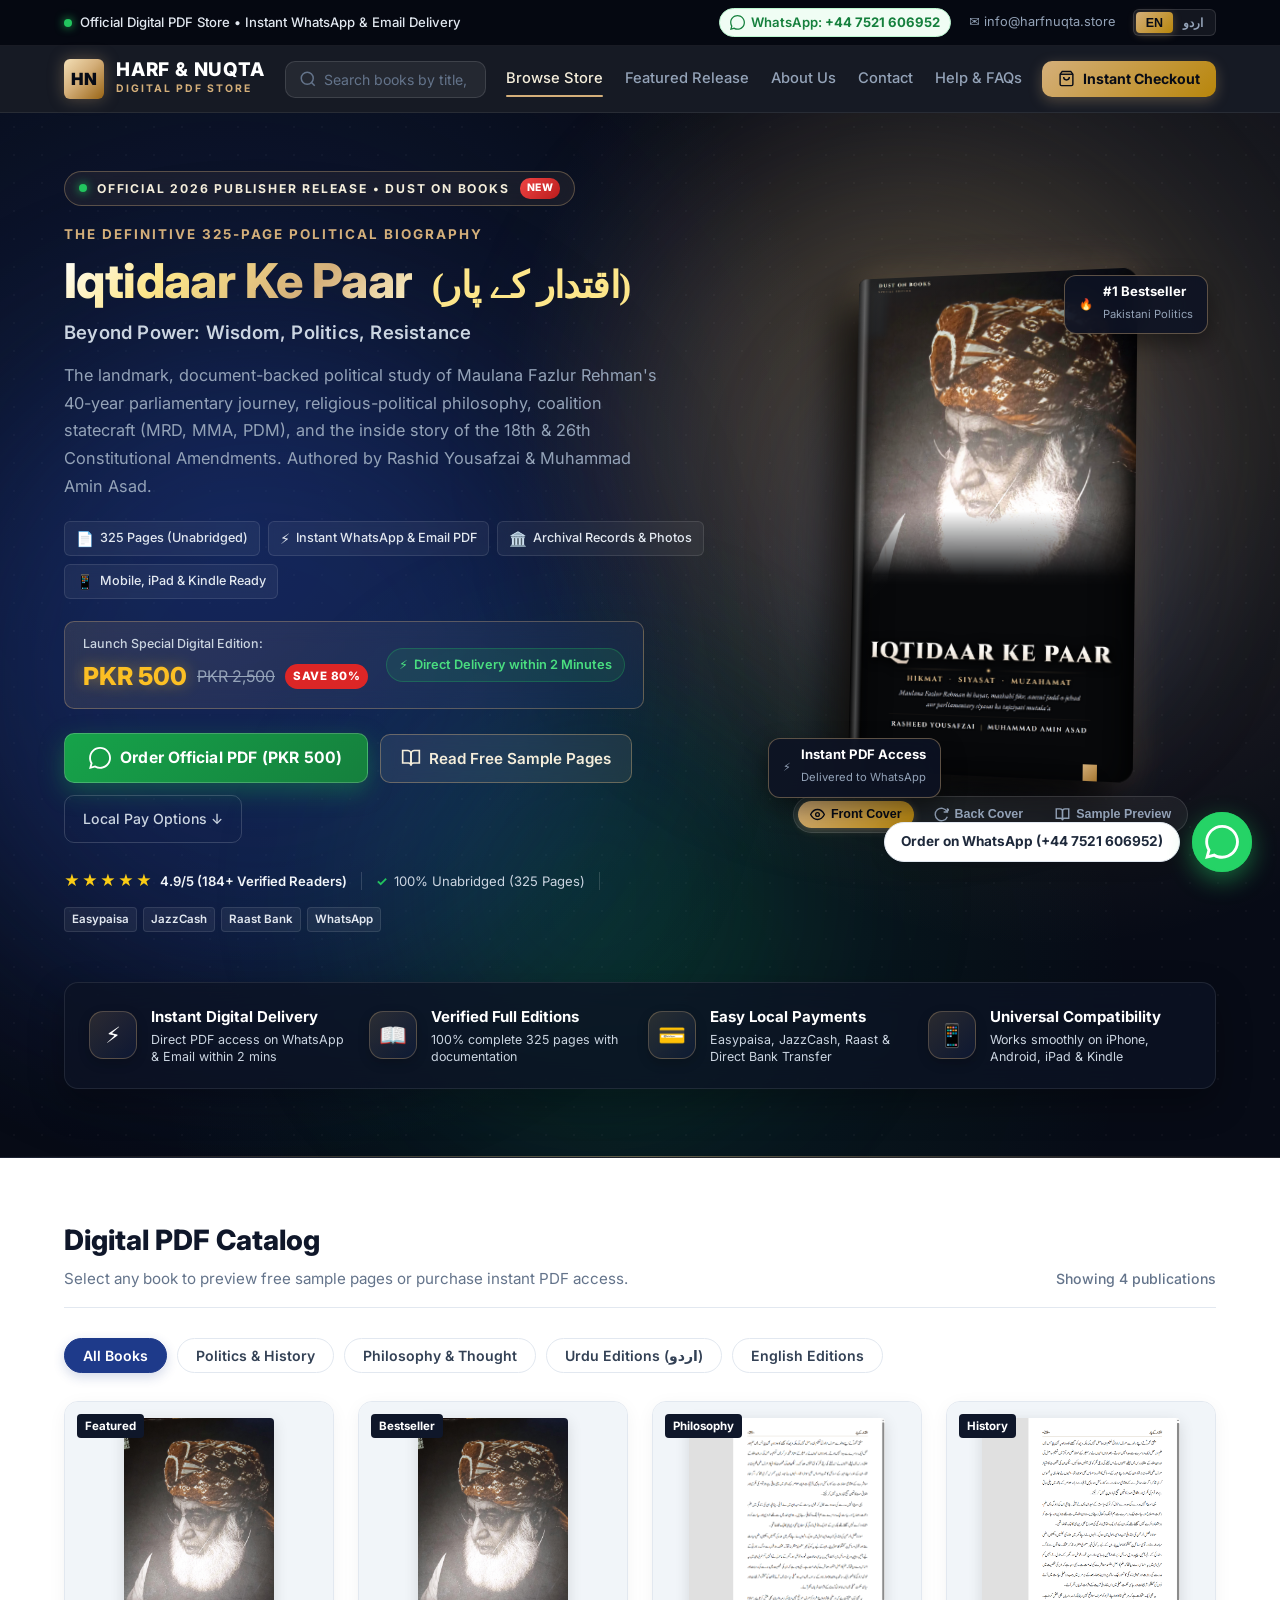
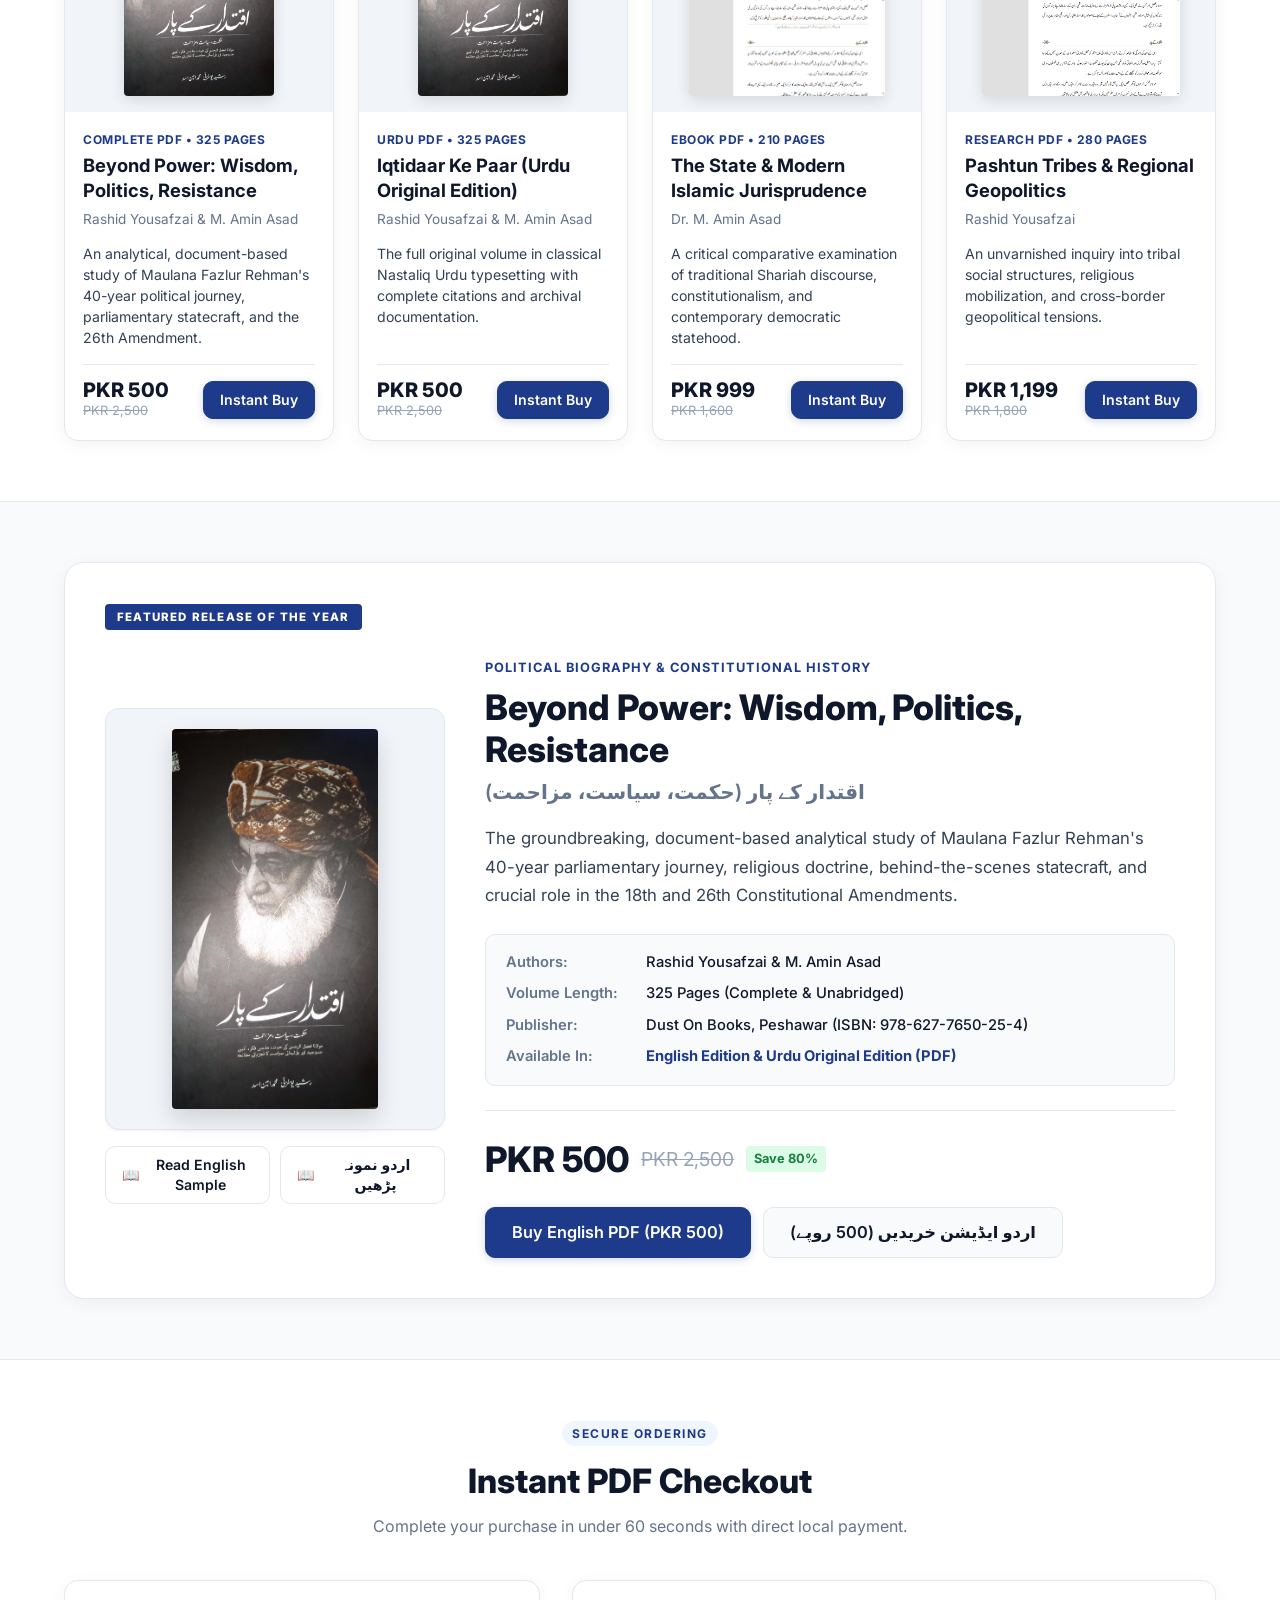
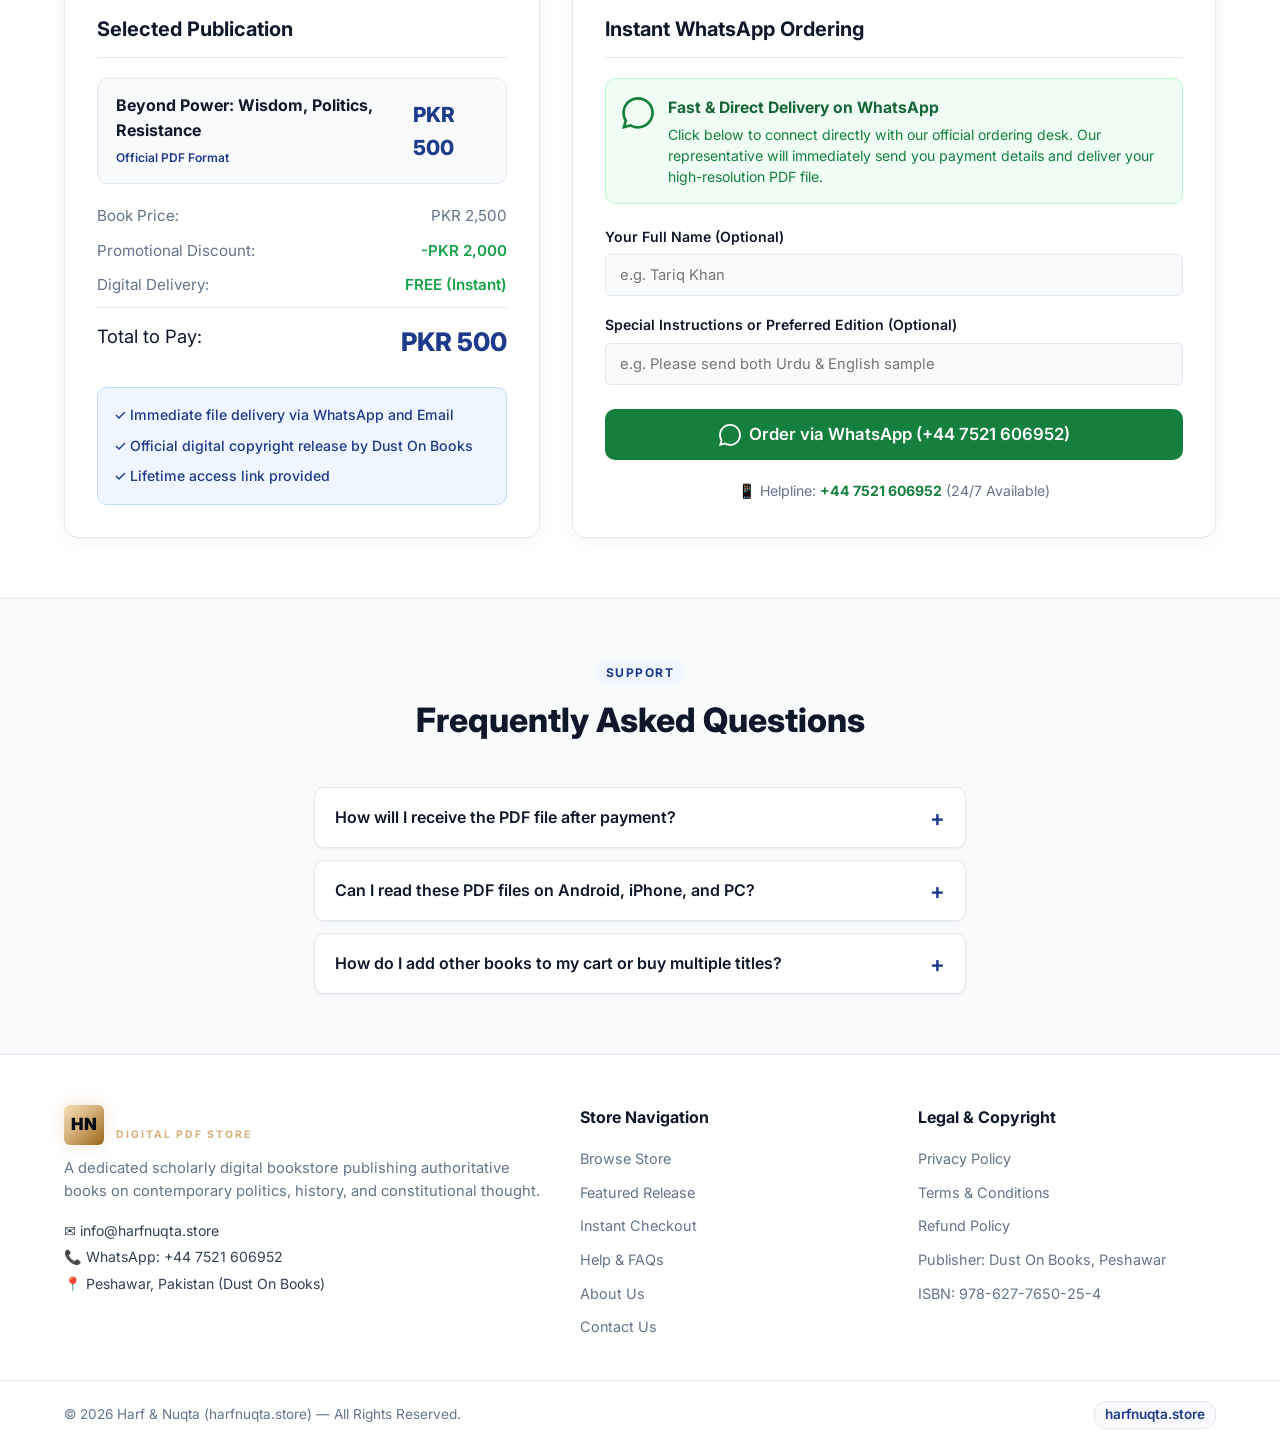
==== commit 666e75ff: "Add official Privacy Policy, Terms, Refund Policy, About Us, Contact Us pages and update sitemap for" ====
--- a/index.html
+++ b/index.html
@@ -253,7 +253,8 @@
       <nav class="nav-links" id="mainNav">
         <a href="#store-section" class="nav-item active" data-key="navCatalog">Browse Store</a>
         <a href="#featured-spotlight" class="nav-item" data-key="navFeatured">Featured Release</a>
-        <a href="#about-store" class="nav-item" data-key="navAbout">About Us</a>
+        <a href="about.html" class="nav-item" data-key="navAbout">About Us</a>
+        <a href="contact.html" class="nav-item">Contact</a>
         <a href="#faq-section" class="nav-item" data-key="navFaq">Help & FAQs</a>
       </nav>
 
@@ -766,16 +767,19 @@
           <li><a href="#featured-spotlight" data-key="navFeatured">Featured Release</a></li>
           <li><a href="#checkout-section" data-key="btnHeaderBuy">Instant Checkout</a></li>
           <li><a href="#faq-section" data-key="navFaq">Help & FAQs</a></li>
+          <li><a href="about.html">About Us</a></li>
+          <li><a href="contact.html">Contact Us</a></li>
         </ul>
       </div>
 
       <div class="footer-links-pane">
-        <h4 data-key="ftLegal">Legal & Copyright</h4>
+        <h4 data-key="ftLegal">Legal & Policies</h4>
         <ul>
-          <li><span>© 2026 Harf & Nuqta Digital</span></li>
+          <li><a href="privacy-policy.html">Privacy Policy</a></li>
+          <li><a href="terms.html">Terms & Conditions</a></li>
+          <li><a href="refund-policy.html">Refund Policy</a></li>
           <li><span>Publisher: Dust On Books, Peshawar</span></li>
           <li><span>ISBN: 978-627-7650-25-4</span></li>
-          <li><span>Official Author-Approved Editions</span></li>
         </ul>
       </div>
 
--- a/style.css
+++ b/style.css
@@ -2381,3 +2381,185 @@
   }
 }
 
+/* ==========================================================================
+   CONTENT & LEGAL PAGES STYLING (Privacy, Terms, Refund, About, Contact)
+   ========================================================================== */
+.legal-hero {
+  background: radial-gradient(circle at 50% 0%, rgba(30, 58, 138, 0.25) 0%, rgba(8, 12, 23, 0.98) 70%);
+  border-bottom: 1px solid rgba(255, 255, 255, 0.08);
+  padding: 56px 0 40px;
+  text-align: center;
+}
+
+.legal-breadcrumbs {
+  display: flex;
+  align-items: center;
+  justify-content: center;
+  gap: 8px;
+  font-size: 0.85rem;
+  color: #94a3b8;
+  margin-bottom: 16px;
+}
+
+.legal-breadcrumbs a {
+  color: #d4af7a;
+  text-decoration: none;
+  transition: var(--transition);
+}
+
+.legal-breadcrumbs a:hover {
+  text-decoration: underline;
+  color: #ffffff;
+}
+
+.legal-title {
+  font-size: 2.3rem;
+  font-weight: 800;
+  color: #ffffff;
+  letter-spacing: -0.5px;
+  margin-bottom: 12px;
+}
+
+.legal-subtitle {
+  font-size: 1rem;
+  color: #94a3b8;
+  max-width: 650px;
+  margin: 0 auto;
+}
+
+.legal-badge-date {
+  display: inline-block;
+  margin-top: 14px;
+  background: rgba(212, 175, 122, 0.12);
+  border: 1px solid rgba(212, 175, 122, 0.3);
+  color: #d4af7a;
+  font-size: 0.78rem;
+  font-weight: 600;
+  padding: 4px 12px;
+  border-radius: 20px;
+}
+
+.legal-content-wrap {
+  background: var(--bg-page);
+  padding: 50px 0 80px;
+}
+
+.legal-article {
+  max-width: 860px;
+  margin: 0 auto;
+  background: #ffffff;
+  border: 1px solid var(--border-subtle);
+  border-radius: var(--radius-lg);
+  padding: 44px 48px;
+  box-shadow: var(--shadow-card);
+  color: var(--text-body);
+  line-height: 1.8;
+}
+
+.legal-article h2 {
+  font-size: 1.35rem;
+  font-weight: 700;
+  color: var(--text-dark);
+  margin-top: 36px;
+  margin-bottom: 14px;
+  padding-bottom: 8px;
+  border-bottom: 1px solid #f1f5f9;
+}
+
+.legal-article h2:first-of-type {
+  margin-top: 0;
+}
+
+.legal-article h3 {
+  font-size: 1.1rem;
+  font-weight: 600;
+  color: var(--text-dark);
+  margin-top: 22px;
+  margin-bottom: 10px;
+}
+
+.legal-article p {
+  margin-bottom: 16px;
+  font-size: 0.98rem;
+}
+
+.legal-article ul, .legal-article ol {
+  margin-bottom: 20px;
+  padding-left: 24px;
+}
+
+.legal-article li {
+  margin-bottom: 8px;
+  font-size: 0.96rem;
+}
+
+.legal-callout {
+  background: #f8fafc;
+  border-left: 4px solid var(--primary);
+  border-radius: 0 var(--radius-sm) var(--radius-sm) 0;
+  padding: 18px 22px;
+  margin: 24px 0;
+}
+
+.legal-callout.callout-gold {
+  border-left-color: #d4af7a;
+  background: #fdfbf7;
+}
+
+.legal-callout strong {
+  color: var(--text-dark);
+}
+
+.contact-card-grid {
+  display: grid;
+  grid-template-columns: repeat(auto-fit, minmax(240px, 1fr));
+  gap: 20px;
+  margin: 30px 0;
+}
+
+.contact-card {
+  background: #f8fafc;
+  border: 1px solid var(--border-subtle);
+  border-radius: var(--radius-md);
+  padding: 24px 20px;
+  text-align: center;
+  transition: var(--transition);
+}
+
+.contact-card:hover {
+  transform: translateY(-2px);
+  border-color: var(--primary-border);
+  box-shadow: var(--shadow-sm);
+}
+
+.contact-card-icon {
+  font-size: 2.2rem;
+  margin-bottom: 10px;
+}
+
+.contact-card h4 {
+  font-size: 1.05rem;
+  color: var(--text-dark);
+  margin-bottom: 6px;
+}
+
+.contact-card p {
+  font-size: 0.9rem;
+  color: var(--text-muted);
+  margin-bottom: 12px;
+}
+
+.quick-contact-box {
+  background: #f0fdf4;
+  border: 1px solid #bbf7d0;
+  border-radius: var(--radius-md);
+  padding: 22px;
+  margin-top: 30px;
+  text-align: center;
+}
+
+@media (max-width: 768px) {
+  .legal-title { font-size: 1.85rem; }
+  .legal-article { padding: 26px 20px; border-radius: var(--radius-md); }
+}
+
